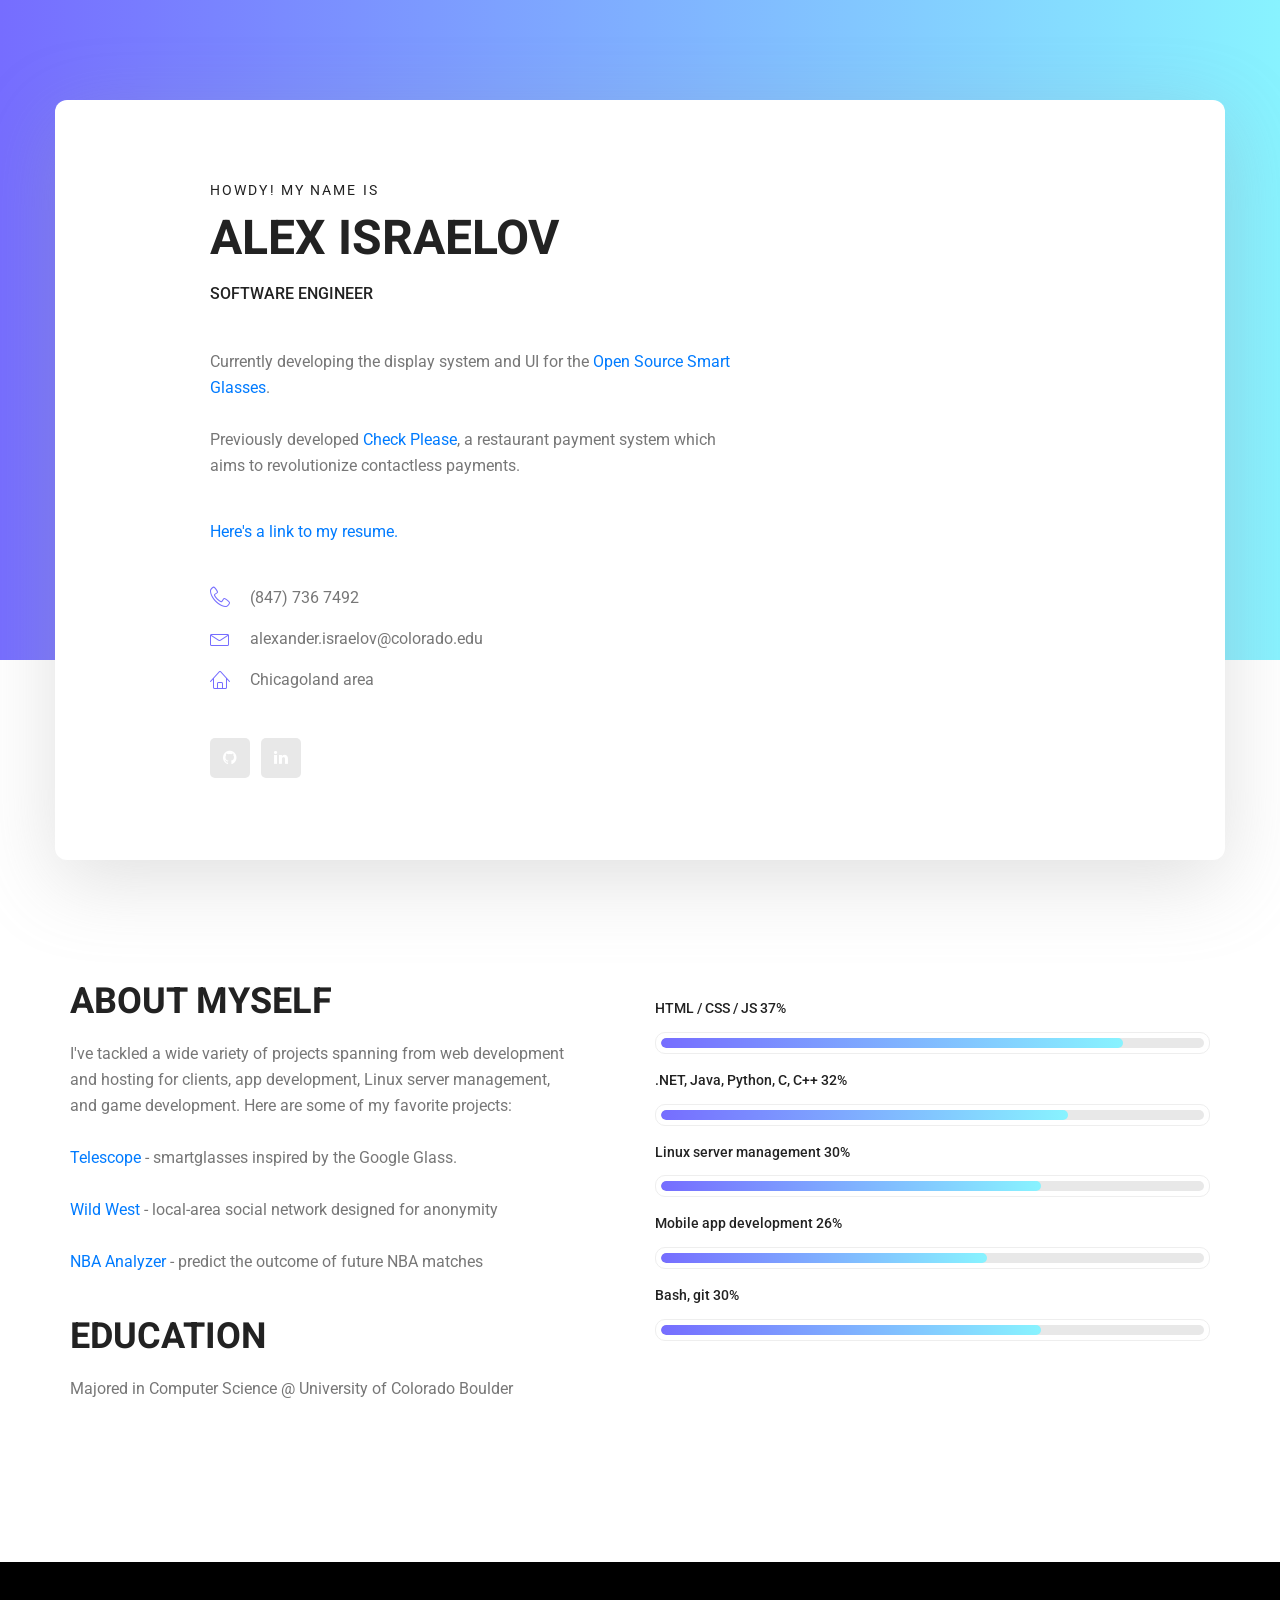
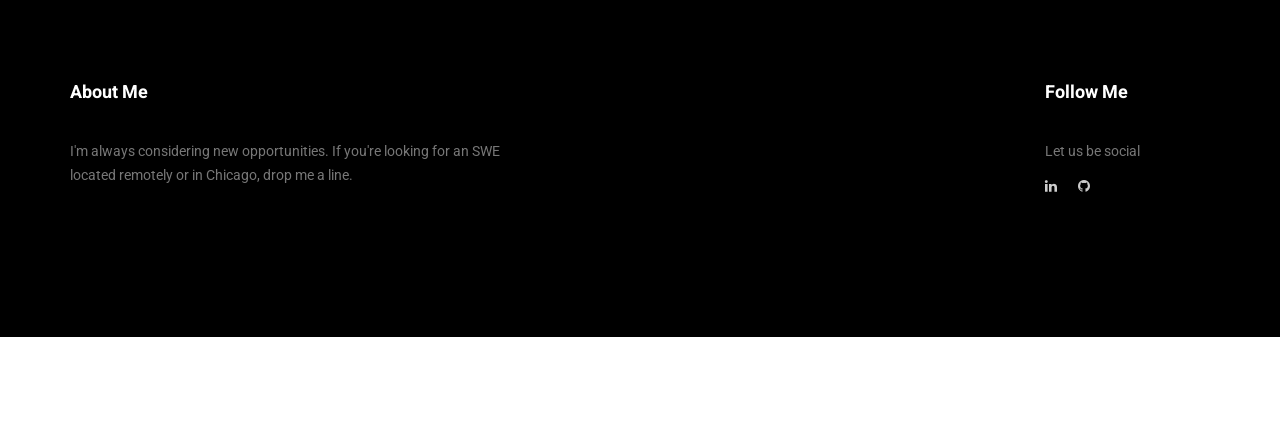
==== index.html @ 3f9a4ebd "fix" ====
<!DOCTYPE html>
<html lang="en">
  <head>
    <!-- Required meta tags -->
    <meta charset="utf-8" />
    <meta
      name="viewport"
      content="width=device-width, initial-scale=1, shrink-to-fit=no"
    />
    <link rel="icon" href="img/favicon.png" type="image/png" />
    <title>Alex Israelov</title>
    <!-- Bootstrap CSS -->
    <link rel="stylesheet" href="css/bootstrap.css" />
    <link rel="stylesheet" href="vendors/linericon/style.css" />
    <link rel="stylesheet" href="css/font-awesome.min.css" />
    <link rel="stylesheet" href="vendors/owl-carousel/owl.carousel.min.css" />
    <link rel="stylesheet" href="vendors/lightbox/simpleLightbox.css" />
    <link rel="stylesheet" href="vendors/nice-select/css/nice-select.css" />
    <link rel="stylesheet" href="vendors/animate-css/animate.css" />
    <link rel="stylesheet" href="vendors/popup/magnific-popup.css" />
    <link rel="stylesheet" href="vendors/flaticon/flaticon.css" />
    <!-- main css -->
    <link rel="stylesheet" href="css/style.css" />
    <link rel="stylesheet" href="css/responsive.css" />
  </head>
  <body>
    <!--================Header Menu Area =================-->
    <header style="display: none;" class="header_area">
      <div class="main_menu">
        <nav class="navbar navbar-expand-lg navbar-light">
          <div class="container box_1620">
            <!-- Brand and toggle get grouped for better mobile display -->
            <!--
            <a class="navbar-brand logo_h" href="index.html"><img src="img/logo.png" alt=""></a>
						<button class="navbar-toggler" type="button" data-toggle="collapse" data-target="#navbarSupportedContent" aria-controls="navbarSupportedContent" aria-expanded="false" aria-label="Toggle navigation">
							<span class="icon-bar"></span>
							<span class="icon-bar"></span>
							<span class="icon-bar"></span>
						</button>
          -->
            <!-- Collect the nav links, forms, and other content for toggling -->
            <div
              class="collapse navbar-collapse offset"
              id="navbarSupportedContent"
            >
              <ul class="nav navbar-nav menu_nav ml-auto">
                <li class="nav-item active">
                  <a class="nav-link" href="index.html">Home</a>
                </li>
                <li class="nav-item">
                  <a class="nav-link" href="portfolio.html">Portfolio</a>
                </li>
              </ul>
            </div>
          </div>
        </nav>
      </div>
    </header>
    <!--================Header Menu Area =================-->

    <!--================Home Banner Area =================-->
    <section class="home_banner_area" style="margin-top: -100px;">
      <div class="container box_1620">
        <div class="banner_inner d-flex align-items-center">
          <div class="banner_content">
            <div class="media">
              <div class="d-flex">
                <img id="profileimage" src="img/MeCES3.png" alt="" />
              </div>
              <div class="media-body">
                <div class="personal_text">
                  <h6>Howdy! My name is</h6>
                  <h3>Alex Israelov</h3>
                  <h4>
                    Software Engineer
                  </h4>
                  <p>
                    <br>
                    Currently developing the display system and UI for the
                    <a href="https://smartglasses.community/open-source-smart-glasses/">Open Source Smart Glasses</a>.
                    
                    <br><br>
                    Previously developed <a href="https://checkplease.app">Check Please</a>, 
                    a restaurant payment
                    system which aims to revolutionize contactless payments.
                  
                  
                  </p>
                  <p>
                    <a
                      href="resume"
                    >
                      Here's a link to my resume.
                    </a>
                  </p>

                  <ul class="list basic_info">
                    <li>
                      <a href="#"
                        ><i class="lnr lnr-phone-handset"></i> (847) 736 7492</a
                      >
                    </li>
                    <li>
                      <a href="#"
                        ><i class="lnr lnr-envelope"></i>
                        alexander.israelov@colorado.edu</a
                      >
                    </li>
                    <li>
                      <a href="#"
                        ><i class="lnr lnr-home"></i> Chicagoland area </a
                      >
                    </li>
                  </ul>
                  <ul class="list personal_social">
                    <li>
                      <a href="https://github.com/alex1115alex"
                        ><i class="fa fa-github"></i
                      ></a>
                    </li>
                    <li>
                      <a href="https://www.linkedin.com/in/alexanderisraelov/"
                        ><i class="fa fa-linkedin"></i
                      ></a>
                    </li>
                    <li></li>
                  </ul>
                </div>
              </div>
            </div>
          </div>
        </div>
      </div>
    </section>
    <!--================End Home Banner Area =================-->

    <!--================Welcome Area =================-->
    <section class="welcome_area p_120">
      <div class="container">
        <div class="row welcome_inner">
          <div class="col-lg-6">
            <div class="welcome_text">
              <h4>About Myself</h4>
              <p>
                I've tackled a wide variety of projects spanning from web
                development and hosting for clients, app development, Linux
                server management, and game development. Here are some of my
                favorite projects:
                
                <br>
                <br>
                <a href="https://github.com/alex1115alex/Wearables-Telescope">Telescope
                </a> - smartglasses inspired by the Google Glass.
                
                <br>
                <br>
                <a href="https://github.com/alex1115alex/Wild-West-Backend">Wild West
                </a> - local-area social network designed for anonymity

                <br>
                <br /><a href="https://github.com/alex1115alex/NBA_Analyzer"
                  >NBA Analyzer</a> - predict the outcome of future NBA matches

              </p>
              <h4>Education</h4>
              <p>Majored in Computer Science @ University of Colorado Boulder</p>
            </div>
          </div>
          <div class="col-lg-6">
            <div class="tools_expert">
              <div class="skill_main">
                <div class="skill_item">
                  <h4>HTML / CSS / JS <span class="counter">85</span>%</h4>
                  <div class="progress_br">
                    <div class="progress">
                      <div
                        class="progress-bar"
                        role="progressbar"
                        aria-valuenow="85"
                        aria-valuemin="0"
                        aria-valuemax="100"
                      ></div>
                    </div>
                  </div>
                </div>
                <div class="skill_item">
                  <h4>
                    .NET, Java, Python, C, C++ <span class="counter">75</span>%
                  </h4>
                  <div class="progress_br">
                    <div class="progress">
                      <div
                        class="progress-bar"
                        role="progressbar"
                        aria-valuenow="75"
                        aria-valuemin="0"
                        aria-valuemax="100"
                      ></div>
                    </div>
                  </div>
                </div>
                <div class="skill_item">
                  <h4>
                    Linux server management <span class="counter">70</span>%
                  </h4>
                  <div class="progress_br">
                    <div class="progress">
                      <div
                        class="progress-bar"
                        role="progressbar"
                        aria-valuenow="70"
                        aria-valuemin="0"
                        aria-valuemax="100"
                      ></div>
                    </div>
                  </div>
                </div>
                <div class="skill_item">
                  <h4>
                    Mobile app development <span class="counter">60</span>%
                  </h4>
                  <div class="progress_br">
                    <div class="progress">
                      <div
                        class="progress-bar"
                        role="progressbar"
                        aria-valuenow="60"
                        aria-valuemin="0"
                        aria-valuemax="100"
                      ></div>
                    </div>
                  </div>
                </div>
                <div class="skill_item">
                  <h4>Bash, git <span class="counter">70</span>%</h4>
                  <div class="progress_br">
                    <div class="progress">
                      <div
                        class="progress-bar"
                        role="progressbar"
                        aria-valuenow="70"
                        aria-valuemin="0"
                        aria-valuemax="100"
                      ></div>
                    </div>
                  </div>
                </div>
              </div>
            </div>
          </div>
        </div>
      </div>
    </section>
    <!--================End Welcome Area =================-->

    <!--================My Tabs Area =================-->
    <!--
        <section class="mytabs_area p_120">
        	<div class="container">
        		<div class="tabs_inner">
					<ul class="nav nav-tabs" id="myTab" role="tablist">
						<li class="nav-item">
							<a class="nav-link active" id="home-tab" data-toggle="tab" href="#home" role="tab" aria-controls="home" aria-selected="true">My Experiences</a>
						</li>
						<li class="nav-item">
							<a class="nav-link" id="profile-tab" data-toggle="tab" href="#profile" role="tab" aria-controls="profile" aria-selected="false">My Education</a>
						</li>
					</ul>
					<div class="tab-content" id="myTabContent">
						<div class="tab-pane fade show active" id="home" role="tabpanel" aria-labelledby="home-tab">
							<ul class="list">
								<li>
									<span></span>
                  <div class="media">
										<div class="d-flex">
											<p>Mid 2013 through 2015</p>
										</div>
										<div class="media-body">
											<h4>Cobbleforest</h4>
											<p>Server manager </p>
										</div>
									</div>
								</li>
								<li>
									<span></span>
									<div class="media">
										<div class="d-flex">
											<p>Mid 2015 through 2017</p>
										</div>
										<div class="media-body">
											<h4>Montablo Apps</h4>
											<p>Web Developer and Android port guy</p>
										</div>
									</div>
								</li>
								<li>
								<span></span>
									<div class="media">
										<div class="d-flex">
											<p>March 2017 to present</p>
										</div>
										<div class="media-body">
											<h4>Colorlib</h4>
											<p>Senior Web Developer <br />Santa monica, Los angeles</p>
										</div>
									</div>
								</li>
							</ul>
						</div>
						<div class="tab-pane fade" id="profile" role="tabpanel" aria-labelledby="profile-tab">
							<ul class="list">
								<li>
									<span></span>
									<div class="media">
										<div class="d-flex">
											<p>March 2017 to present</p>
										</div>
										<div class="media-body">
											<h4>Colorlib</h4>
											<p>Senior Web Developer <br />Santa monica, Los angeles</p>
										</div>
									</div>
								</li>
								<li>
									<span></span>
									<div class="media">
										<div class="d-flex">
											<p>March 2017 to present</p>
										</div>
										<div class="media-body">
											<h4>Colorlib</h4>
											<p>Senior Web Developer <br />Santa monica, Los angeles</p>
										</div>
									</div>
								</li>
								<li>
								<span></span>
									<div class="media">
										<div class="d-flex">
											<p>March 2017 to present</p>
										</div>
										<div class="media-body">
											<h4>Colorlib</h4>
											<p>Senior Web Developer <br />Santa monica, Los angeles</p>
										</div>
									</div>
								</li>
							</ul>
						</div>
					</div>
        		</div>
        	</div>
        </section>
        <!--================End My Tabs Area =================-->

    <!--================Footer Area =================-->
    <footer class="footer_area p_120">
      <div class="container">
        <div class="row footer_inner">
          <div class="col-lg-5 col-sm-6">
            <aside class="f_widget ab_widget">
              <div class="f_title">
                <h3>About Me</h3>
              </div>
              <p>
                I'm always considering new opportunities. If you're looking for 
                an SWE located remotely or in Chicago, drop me a line.
              </p>
            </aside>
          </div>
          <div class="col-lg-5 col-sm-6"></div>
          <div class="col-lg-2">
            <aside class="f_widget social_widget">
              <div class="f_title">
                <h3>Follow Me</h3>
              </div>
              <p>Let us be social</p>
              <ul class="list">
                <li>
                  <a href="https://www.linkedin.com/in/alexanderisraelov/"
                    ><i class="fa fa-linkedin"></i
                  ></a>
                </li>
                <li>
                  <a href="https://github.com/alex1115alex"
                    ><i class="fa fa-github"></i
                  ></a>
                </li>
              </ul>
            </aside>
          </div>
        </div>
      </div>
    </footer>
    <!--================End Footer Area =================-->

    <!-- Optional JavaScript -->
    <!-- jQuery first, then Popper.js, then Bootstrap JS -->
    <script src="js/jquery-3.3.1.min.js"></script>
    <script src="js/popper.js"></script>
    <script src="js/bootstrap.min.js"></script>
    <script src="js/stellar.js"></script>
    <script src="vendors/lightbox/simpleLightbox.min.js"></script>
    <script src="vendors/nice-select/js/jquery.nice-select.min.js"></script>
    <script src="vendors/isotope/imagesloaded.pkgd.min.js"></script>
    <script src="vendors/isotope/isotope.pkgd.min.js"></script>
    <script src="vendors/owl-carousel/owl.carousel.min.js"></script>
    <script src="vendors/popup/jquery.magnific-popup.min.js"></script>
    <script src="js/jquery.ajaxchimp.min.js"></script>
    <script src="vendors/counter-up/jquery.waypoints.min.js"></script>
    <script src="vendors/counter-up/jquery.counterup.min.js"></script>
    <script src="js/mail-script.js"></script>
    <script src="js/theme.js"></script>
  </body>
</html>
---- vendors/linericon/style.css ----
@font-face {
	font-family: 'Linearicons-Free';
	src:url('fonts/Linearicons-Free.eot?w118d');
	src:url('fonts/Linearicons-Free.eot?#iefixw118d') format('embedded-opentype'),
		url('fonts/Linearicons-Free.woff2?w118d') format('woff2'),
		url('fonts/Linearicons-Free.woff?w118d') format('woff'),
		url('fonts/Linearicons-Free.ttf?w118d') format('truetype'),
		url('fonts/Linearicons-Free.svg?w118d#Linearicons-Free') format('svg');
	font-weight: normal;
	font-style: normal;
}

.lnr {
	font-family: 'Linearicons-Free';
	speak: none;
	font-style: normal;
	font-weight: normal;
	font-variant: normal;
	text-transform: none;
	line-height: 1;

	/* Better Font Rendering =========== */
	-webkit-font-smoothing: antialiased;
	-moz-osx-font-smoothing: grayscale;
}

.lnr-home:before {
	content: "\e800";
}
.lnr-apartment:before {
	content: "\e801";
}
.lnr-pencil:before {
	content: "\e802";
}
.lnr-magic-wand:before {
	content: "\e803";
}
.lnr-drop:before {
	content: "\e804";
}
.lnr-lighter:before {
	content: "\e805";
}
.lnr-poop:before {
	content: "\e806";
}
.lnr-sun:before {
	content: "\e807";
}
.lnr-moon:before {
	content: "\e808";
}
.lnr-cloud:before {
	content: "\e809";
}
.lnr-cloud-upload:before {
	content: "\e80a";
}
.lnr-cloud-download:before {
	content: "\e80b";
}
.lnr-cloud-sync:before {
	content: "\e80c";
}
.lnr-cloud-check:before {
	content: "\e80d";
}
.lnr-database:before {
	content: "\e80e";
}
.lnr-lock:before {
	content: "\e80f";
}
.lnr-cog:before {
	content: "\e810";
}
.lnr-trash:before {
	content: "\e811";
}
.lnr-dice:before {
	content: "\e812";
}
.lnr-heart:before {
	content: "\e813";
}
.lnr-star:before {
	content: "\e814";
}
.lnr-star-half:before {
	content: "\e815";
}
.lnr-star-empty:before {
	content: "\e816";
}
.lnr-flag:before {
	content: "\e817";
}
.lnr-envelope:before {
	content: "\e818";
}
.lnr-paperclip:before {
	content: "\e819";
}
.lnr-inbox:before {
	content: "\e81a";
}
.lnr-eye:before {
	content: "\e81b";
}
.lnr-printer:before {
	content: "\e81c";
}
.lnr-file-empty:before {
	content: "\e81d";
}
.lnr-file-add:before {
	content: "\e81e";
}
.lnr-enter:before {
	content: "\e81f";
}
.lnr-exit:before {
	content: "\e820";
}
.lnr-graduation-hat:before {
	content: "\e821";
}
.lnr-license:before {
	content: "\e822";
}
.lnr-music-note:before {
	content: "\e823";
}
.lnr-film-play:before {
	content: "\e824";
}
.lnr-camera-video:before {
	content: "\e825";
}
.lnr-camera:before {
	content: "\e826";
}
.lnr-picture:before {
	content: "\e827";
}
.lnr-book:before {
	content: "\e828";
}
.lnr-bookmark:before {
	content: "\e829";
}
.lnr-user:before {
	content: "\e82a";
}
.lnr-users:before {
	content: "\e82b";
}
.lnr-shirt:before {
	content: "\e82c";
}
.lnr-store:before {
	content: "\e82d";
}
.lnr-cart:before {
	content: "\e82e";
}
.lnr-tag:before {
	content: "\e82f";
}
.lnr-phone-handset:before {
	content: "\e830";
}
.lnr-phone:before {
	content: "\e831";
}
.lnr-pushpin:before {
	content: "\e832";
}
.lnr-map-marker:before {
	content: "\e833";
}
.lnr-map:before {
	content: "\e834";
}
.lnr-location:before {
	content: "\e835";
}
.lnr-calendar-full:before {
	content: "\e836";
}
.lnr-keyboard:before {
	content: "\e837";
}
.lnr-spell-check:before {
	content: "\e838";
}
.lnr-screen:before {
	content: "\e839";
}
.lnr-smartphone:before {
	content: "\e83a";
}
.lnr-tablet:before {
	content: "\e83b";
}
.lnr-laptop:before {
	content: "\e83c";
}
.lnr-laptop-phone:before {
	content: "\e83d";
}
.lnr-power-switch:before {
	content: "\e83e";
}
.lnr-bubble:before {
	content: "\e83f";
}
.lnr-heart-pulse:before {
	content: "\e840";
}
.lnr-construction:before {
	content: "\e841";
}
.lnr-pie-chart:before {
	content: "\e842";
}
.lnr-chart-bars:before {
	content: "\e843";
}
.lnr-gift:before {
	content: "\e844";
}
.lnr-diamond:before {
	content: "\e845";
}
.lnr-linearicons:before {
	content: "\e846";
}
.lnr-dinner:before {
	content: "\e847";
}
.lnr-coffee-cup:before {
	content: "\e848";
}
.lnr-leaf:before {
	content: "\e849";
}
.lnr-paw:before {
	content: "\e84a";
}
.lnr-rocket:before {
	content: "\e84b";
}
.lnr-briefcase:before {
	content: "\e84c";
}
.lnr-bus:before {
	content: "\e84d";
}
.lnr-car:before {
	content: "\e84e";
}
.lnr-train:before {
	content: "\e84f";
}
.lnr-bicycle:before {
	content: "\e850";
}
.lnr-wheelchair:before {
	content: "\e851";
}
.lnr-select:before {
	content: "\e852";
}
.lnr-earth:before {
	content: "\e853";
}
.lnr-smile:before {
	content: "\e854";
}
.lnr-sad:before {
	content: "\e855";
}
.lnr-neutral:before {
	content: "\e856";
}
.lnr-mustache:before {
	content: "\e857";
}
.lnr-alarm:before {
	content: "\e858";
}
.lnr-bullhorn:before {
	content: "\e859";
}
.lnr-volume-high:before {
	content: "\e85a";
}
.lnr-volume-medium:before {
	content: "\e85b";
}
.lnr-volume-low:before {
	content: "\e85c";
}
.lnr-volume:before {
	content: "\e85d";
}
.lnr-mic:before {
	content: "\e85e";
}
.lnr-hourglass:before {
	content: "\e85f";
}
.lnr-undo:before {
	content: "\e860";
}
.lnr-redo:before {
	content: "\e861";
}
.lnr-sync:before {
	content: "\e862";
}
.lnr-history:before {
	content: "\e863";
}
.lnr-clock:before {
	content: "\e864";
}
.lnr-download:before {
	content: "\e865";
}
.lnr-upload:before {
	content: "\e866";
}
.lnr-enter-down:before {
	content: "\e867";
}
.lnr-exit-up:before {
	content: "\e868";
}
.lnr-bug:before {
	content: "\e869";
}
.lnr-code:before {
	content: "\e86a";
}
.lnr-link:before {
	content: "\e86b";
}
.lnr-unlink:before {
	content: "\e86c";
}
.lnr-thumbs-up:before {
	content: "\e86d";
}
.lnr-thumbs-down:before {
	content: "\e86e";
}
.lnr-magnifier:before {
	content: "\e86f";
}
.lnr-cross:before {
	content: "\e870";
}
.lnr-menu:before {
	content: "\e871";
}
.lnr-list:before {
	content: "\e872";
}
.lnr-chevron-up:before {
	content: "\e873";
}
.lnr-chevron-down:before {
	content: "\e874";
}
.lnr-chevron-left:before {
	content: "\e875";
}
.lnr-chevron-right:before {
	content: "\e876";
}
.lnr-arrow-up:before {
	content: "\e877";
}
.lnr-arrow-down:before {
	content: "\e878";
}
.lnr-arrow-left:before {
	content: "\e879";
}
.lnr-arrow-right:before {
	content: "\e87a";
}
.lnr-move:before {
	content: "\e87b";
}
.lnr-warning:before {
	content: "\e87c";
}
.lnr-question-circle:before {
	content: "\e87d";
}
.lnr-menu-circle:before {
	content: "\e87e";
}
.lnr-checkmark-circle:before {
	content: "\e87f";
}
.lnr-cross-circle:before {
	content: "\e880";
}
.lnr-plus-circle:before {
	content: "\e881";
}
.lnr-circle-minus:before {
	content: "\e882";
}
.lnr-arrow-up-circle:before {
	content: "\e883";
}
.lnr-arrow-down-circle:before {
	content: "\e884";
}
.lnr-arrow-left-circle:before {
	content: "\e885";
}
.lnr-arrow-right-circle:before {
	content: "\e886";
}
.lnr-chevron-up-circle:before {
	content: "\e887";
}
.lnr-chevron-down-circle:before {
	content: "\e888";
}
.lnr-chevron-left-circle:before {
	content: "\e889";
}
.lnr-chevron-right-circle:before {
	content: "\e88a";
}
.lnr-crop:before {
	content: "\e88b";
}
.lnr-frame-expand:before {
	content: "\e88c";
}
.lnr-frame-contract:before {
	content: "\e88d";
}
.lnr-layers:before {
	content: "\e88e";
}
.lnr-funnel:before {
	content: "\e88f";
}
.lnr-text-format:before {
	content: "\e890";
}
.lnr-text-format-remove:before {
	content: "\e891";
}
.lnr-text-size:before {
	content: "\e892";
}
.lnr-bold:before {
	content: "\e893";
}
.lnr-italic:before {
	content: "\e894";
}
.lnr-underline:before {
	content: "\e895";
}
.lnr-strikethrough:before {
	content: "\e896";
}
.lnr-highlight:before {
	content: "\e897";
}
.lnr-text-align-left:before {
	content: "\e898";
}
.lnr-text-align-center:before {
	content: "\e899";
}
.lnr-text-align-right:before {
	content: "\e89a";
}
.lnr-text-align-justify:before {
	content: "\e89b";
}
.lnr-line-spacing:before {
	content: "\e89c";
}
.lnr-indent-increase:before {
	content: "\e89d";
}
.lnr-indent-decrease:before {
	content: "\e89e";
}
.lnr-pilcrow:before {
	content: "\e89f";
}
.lnr-direction-ltr:before {
	content: "\e8a0";
}
.lnr-direction-rtl:before {
	content: "\e8a1";
}
.lnr-page-break:before {
	content: "\e8a2";
}
.lnr-sort-alpha-asc:before {
	content: "\e8a3";
}
.lnr-sort-amount-asc:before {
	content: "\e8a4";
}
.lnr-hand:before {
	content: "\e8a5";
}
.lnr-pointer-up:before {
	content: "\e8a6";
}
.lnr-pointer-right:before {
	content: "\e8a7";
}
.lnr-pointer-down:before {
	content: "\e8a8";
}
.lnr-pointer-left:before {
	content: "\e8a9";
}
---- vendors/lightbox/simpleLightbox.css ----
.slbOverlay, .slbWrapOuter, .slbWrap {
  position: fixed;
  top: 0;
  right: 0;
  bottom: 0;
  left: 0;
}

.slbOverlay {
  overflow: hidden;
  z-index: 2000;
  background-color: #000;
  opacity: 0.7;
  filter: alpha(opacity=70);
  -webkit-animation: slbOverlay 0.5s;
  -moz-animation: slbOverlay 0.5s;
  animation: slbOverlay 0.5s;
}

.slbWrapOuter {
  overflow-x: hidden;
  overflow-y: auto;
  z-index: 2010;
}

.slbWrap {
  position: absolute;
  text-align: center;
}

.slbWrap:before {
  content: "";
  display: inline-block;
  height: 100%;
  vertical-align: middle;
}

.slbContentOuter {
  display: inline-block;
  vertical-align: middle;
  margin: 0px auto;
  padding: 0 1em;
  box-sizing: border-box;
  z-index: 2020;
  text-align: left;
  max-width: 100%;
}

.slbContentEl .slbContentOuter {
  padding: 5em 1em;
}

.slbContent {
  position: relative;
}

.slbContentEl .slbContent {
  -webkit-animation: slbEnter 0.3s;
  -moz-animation: slbEnter 0.3s;
  animation: slbEnter 0.3s;
  background-color: #fff;
  box-shadow: 0 0.2em 1em rgba(0, 0, 0, 0.4);
}

.slbImageWrap {
  -webkit-animation: slbEnter 0.3s;
  -moz-animation: slbEnter 0.3s;
  animation: slbEnter 0.3s;
  position: relative;
}

.slbImageWrap:after {
  content: "";
  position: absolute;
  left: 0;
  right: 0;
  top: 5em;
  bottom: 5em;
  display: block;
  z-index: -1;
  box-shadow: 0 0.2em 1em rgba(0, 0, 0, 0.6);
  background-color: #FFF;
}

.slbImage {
  width: auto;
  max-width: 100%;
  height: auto;
  display: block;
  line-height: 0;
  box-sizing: border-box;
  padding: 5em 0;
  margin: 0 auto;
}

.slbCaption {
  display: inline-block;
  max-width: 100%;
  overflow: hidden;
  text-overflow: ellipsis;
  white-space: nowrap;
  word-wrap: normal;
  font-size: 1.4em;
  position: absolute;
  left: 0;
  right: 0;
  bottom: 0;
  padding: 0.71429em 0;
  color: #fff;
  color: rgba(255, 255, 255, 0.7);
  text-align: center;
}

.slbCloseBtn, .slbArrow {
  margin: 0;
  padding: 0;
  border: 0;
  cursor: pointer;
  background: none;
}

.slbCloseBtn::-moz-focus-inner, .slbArrow::-moz-focus-inner {
  padding: 0;
  border: 0;
}

.slbCloseBtn:hover, .slbArrow:hover {
  opacity: 0.5;
}

.slbCloseBtn:active, .slbArrow:active {
  opacity: 0.8;
}

.slbCloseBtn {
  -webkit-animation: slbEnter 0.3s;
  -moz-animation: slbEnter 0.3s;
  animation: slbEnter 0.3s;
  font-size: 3em;
  width: 1.66667em;
  height: 1.66667em;
  line-height: 1.66667em;
  position: absolute;
  right: -0.33333em;
  top: 0;
  color: #fff;
  color: rgba(255, 255, 255, 0.7);
  text-align: center;
    outline: none;
    box-shadow: none;
}

.slbLoading .slbCloseBtn {
  display: none;
}

.slbLoadingText {
  font-size: 1.4em;
  color: #fff;
  color: rgba(255, 255, 255, 0.9);
}

.slbArrows {
  position: fixed;
  top: 50%;
  left: 0;
  right: 0;
}

.slbLoading .slbArrows {
  display: none;
}

.slbArrow {
  position: absolute;
  top: 50%;
  margin-top: -5em;
  width: 5em;
  height: 10em;
  opacity: 0.7;
  text-indent: -999em;
  overflow: hidden;
    outline: none;
    box-shadow: none;
}

.slbArrow:before {
  content: "";
  position: absolute;
  top: 50%;
  left: 50%;
  margin: -0.8em 0 0 -0.8em;
  border: 0.8em solid transparent;
}

.slbArrow.next {
  right: 0;
}

.slbArrow.next:before {
  border-left-color: #fff;
}

.slbArrow.prev {
  left: 0;
}

.slbArrow.prev:before {
  border-right-color: #fff;
}

.slbIframeCont {
  width: 80em;
  height: 0;
  overflow: hidden;
  padding-top: 56.25%;
  margin: 5em 0;
}

.slbIframe {
  position: absolute;
  top: 0;
  left: 0;
  width: 100%;
  height: 100%;
  box-shadow: 0 0.2em 1em rgba(0, 0, 0, 0.6);
  background: #000;
}

@-webkit-keyframes slbOverlay {
  from {
    opacity: 0;
  }
  to {
    opacity: 0.7;
  }
}

@-moz-keyframes slbOverlay {
  from {
    opacity: 0;
  }
  to {
    opacity: 0.7;
  }
}

@keyframes slbOverlay {
  from {
    opacity: 0;
  }
  to {
    opacity: 0.7;
  }
}

@-webkit-keyframes slbEnter {
  from {
    opacity: 0;
    -webkit-transform: translate3d(0, -1em, 0);
  }
  to {
    opacity: 1;
    -webkit-transform: translate3d(0, 0, 0);
  }
}

@-moz-keyframes slbEnter {
  from {
    opacity: 0;
    -moz-transform: translate3d(0, -1em, 0);
  }
  to {
    opacity: 1;
    -moz-transform: translate3d(0, 0, 0);
  }
}

@keyframes slbEnter {
  from {
    opacity: 0;
    -webkit-transform: translate3d(0, -1em, 0);
    -moz-transform: translate3d(0, -1em, 0);
    -ms-transform: translate3d(0, -1em, 0);
    -o-transform: translate3d(0, -1em, 0);
    transform: translate3d(0, -1em, 0);
  }
  to {
    opacity: 1;
    -webkit-transform: translate3d(0, 0, 0);
    -moz-transform: translate3d(0, 0, 0);
    -ms-transform: translate3d(0, 0, 0);
    -o-transform: translate3d(0, 0, 0);
    transform: translate3d(0, 0, 0);
  }
}
---- css/style.css ----
/*----------------------------------------------------
@File: Default Styles
@Author: Rocky Ahmed
@URL: http://wethemez.com
Author E-mail: rockybd1995@gmail.com

This file contains the styling for the actual theme, this
is the file you need to edit to change the look of the
theme.
---------------------------------------------------- */
/*=====================================================================
@Template Name: Builder Construction 
@Author: Rocky Ahmed
@Developed By: Rocky Ahmed
@Developer URL: http://rocky.wethemez.com
Author E-mail: rockybd1995@gmail.com

@Default Styles

Table of Content:
01/ Variables
02/ predefin
03/ header
04/ button
05/ banner
06/ breadcrumb
07/ about
08/ team
09/ project 
10/ price 
11/ team 
12/ blog 
13/ video  
14/ features  
15/ career  
16/ contact 
17/ footer

=====================================================================*/
/*----------------------------------------------------*/
/*font Variables*/
/*Color Variables*/
/*=================== fonts ====================*/
@import url("https://fonts.googleapis.com/css?family=Heebo:300,400,700,900|Roboto:300,400,500,700");
/*---------------------------------------------------- */
/*----------------------------------------------------*/

#profileimage{
  border-radius: 15px;
  max-height: 620px;
}

.list {
  list-style: none;
  margin: 0px;
  padding: 0px; }

a {
  text-decoration: none;
  transition: all 0.3s ease-in-out; }
  a:hover, a:focus {
    text-decoration: none;
    outline: none; }

.row.m0 {
  margin: 0px; }

body {
  line-height: 26px;
  font-size: 16px;
  font-family: "Roboto", sans-serif;
  font-weight: normal;
  color: #777777; }

h1, h2, h3, h4, h5, h6 {
  font-family: "Heebo", sans-serif;
  font-weight: bold; }

button:focus {
  outline: none;
  box-shadow: none; }

.p0 {
  padding-left: 0px;
  padding-right: 0px; }

.p_120 {
  padding-top: 120px;
  padding-bottom: 120px; }

.p_100 {
  padding-top: 100px;
  padding-bottom: 100px; }

.pad_top {
  padding-top: 120px; }

.pad_bt {
  padding-bottom: 120px; }

.mt-25 {
  margin-top: 25px; }

@media (min-width: 1200px) {
  .container {
    max-width: 1170px; } }

@media (min-width: 1620px) {
  .box_1620 {
    max-width: 1620px;
    margin: auto;
    width: 100%;
    padding-left: 0px;
    padding-right: 0px; } }
/* Main Title Area css
============================================================================================ */
.main_title {
  text-align: center;
  max-width: 670px;
  margin: 0px auto 75px; }
  .main_title h2 {
    font-family: "Heebo", sans-serif;
    font-size: 36px;
    color: #222222;
    margin-bottom: 15px;
    text-transform: uppercase; }
  .main_title p {
    font-size: 16px;
    font-family: "Roboto", sans-serif;
    font-weight: normal;
    line-height: 26px;
    color: #777777;
    margin-bottom: 0px; }

/* End Main Title Area css
============================================================================================ */
/*---------------------------------------------------- */
/*----------------------------------------------------*/
.header_area {
  position: absolute;
  width: 100%;
  top: 0;
  left: 0;
  z-index: 99;
  transition: background 0.4s, all 0.3s linear; }
  .header_area .navbar {
    background: transparent;
    padding: 0px;
    border: 0px;
    border-radius: 0px; }
    .header_area .navbar .nav .nav-item {
      margin-right: 45px; }
      .header_area .navbar .nav .nav-item .nav-link {
        font: 500 12px/120px "Roboto", sans-serif;
        text-transform: uppercase;
        color: #fff;
        padding: 0px;
        display: inline-block; }
        .header_area .navbar .nav .nav-item .nav-link:after {
          display: none; }
      .header_area .navbar .nav .nav-item:hover .nav-link, .header_area .navbar .nav .nav-item.active .nav-link {
        color: #fff; }
      .header_area .navbar .nav .nav-item.submenu {
        position: relative; }
        .header_area .navbar .nav .nav-item.submenu ul {
          border: none;
          padding: 0px;
          border-radius: 0px;
          box-shadow: none;
          margin: 0px;
          background: #fff;
          box-shadow: 0px 3px 16px 0px rgba(0, 0, 0, 0.1); }
          @media (min-width: 992px) {
            .header_area .navbar .nav .nav-item.submenu ul {
              position: absolute;
              top: 120%;
              left: 0px;
              min-width: 200px;
              text-align: left;
              opacity: 0;
              transition: all 300ms ease-in;
              visibility: hidden;
              display: block;
              border: none;
              padding: 0px;
              border-radius: 0px; } }
          .header_area .navbar .nav .nav-item.submenu ul:before {
            content: "";
            width: 0;
            height: 0;
            border-style: solid;
            border-width: 10px 10px 0 10px;
            border-color: #eeeeee transparent transparent transparent;
            position: absolute;
            right: 24px;
            top: 45px;
            z-index: 3;
            opacity: 0;
            transition: all 400ms linear; }
          .header_area .navbar .nav .nav-item.submenu ul .nav-item {
            display: block;
            float: none;
            margin-right: 0px;
            border-bottom: 1px solid #ededed;
            margin-left: 0px;
            transition: all 0.4s linear; }
            .header_area .navbar .nav .nav-item.submenu ul .nav-item .nav-link {
              line-height: 45px;
              color: #222222;
              padding: 0px 30px;
              transition: all 150ms linear;
              display: block;
              margin-right: 0px; }
            .header_area .navbar .nav .nav-item.submenu ul .nav-item:last-child {
              border-bottom: none; }
            .header_area .navbar .nav .nav-item.submenu ul .nav-item:hover .nav-link {
              background: #766dff;
              color: #fff; }
        @media (min-width: 992px) {
          .header_area .navbar .nav .nav-item.submenu:hover ul {
            visibility: visible;
            opacity: 1;
            top: 100%; } }
        .header_area .navbar .nav .nav-item.submenu:hover ul .nav-item {
          margin-top: 0px; }
      .header_area .navbar .nav .nav-item:last-child {
        margin-right: 0px; }
    .header_area .navbar .search {
      font-size: 12px;
      line-height: 60px;
      display: inline-block;
      color: #222222;
      margin-left: 80px; }
      .header_area .navbar .search i {
        font-weight: 600; }
  .header_area.navbar_fixed .main_menu {
    position: fixed;
    width: 100%;
    top: -70px;
    left: 0;
    right: 0;
    background: #000;
    transform: translateY(70px);
    transition: transform 500ms ease, background 500ms ease;
    -webkit-transition: transform 500ms ease, background 500ms ease;
    box-shadow: 0px 3px 16px 0px rgba(0, 0, 0, 0.1); }
    .header_area.navbar_fixed .main_menu .navbar .nav .nav-item .nav-link {
      line-height: 70px; }

.top_menu {
  background: #f9f9ff; }
  .top_menu .header_social li {
    display: inline-block;
    margin-right: 15px; }
    .top_menu .header_social li a {
      font-size: 14px;
      color: #777777;
      display: inline-block;
      line-height: 42px;
      transition: all 300ms linear 0s; }
    .top_menu .header_social li:last-child {
      margin-right: 0px; }
    .top_menu .header_social li:hover a {
      color: #766dff; }
  .top_menu .dn_btn {
    line-height: 42px;
    display: inline-block;
    font-size: 12px;
    margin-right: 30px;
    font-family: "Roboto", sans-serif;
    font-weight: normal;
    color: #777777;
    transition: all 300ms linear 0s; }
    .top_menu .dn_btn:hover {
      color: #766dff; }
    .top_menu .dn_btn:last-child {
      margin-right: 0px; }
  .top_menu .lan_pack {
    height: 30px;
    border: 1px solid #eeeeee;
    border-radius: 3px;
    line-height: 28px;
    font-size: 12px;
    font-family: "Roboto", sans-serif;
    font-weight: 500;
    padding-left: 19px;
    padding-right: 36px;
    color: #777777;
    background: #f9f9ff;
    margin-right: 5px;
    margin-top: 8px; }
    .top_menu .lan_pack .current {
      color: #777777; }
    .top_menu .lan_pack:after {
      content: "\f0d7";
      border: none !important;
      font: normal normal normal 12px/1 FontAwesome;
      transform: rotate(0deg);
      height: auto;
      margin-top: -6px;
      right: 20px; }

/*---------------------------------------------------- */
/*----------------------------------------------------*/
/* Home Banner Area css
============================================================================================ */
.home_banner_area {
  position: relative;
  z-index: 1;
  background-image: -moz-linear-gradient(0deg, #766dff 0%, #88f3ff 100%);
  background-image: -webkit-linear-gradient(0deg, #766dff 0%, #88f3ff 100%);
  background-image: -ms-linear-gradient(0deg, #766dff 0%, #88f3ff 100%);
  margin-bottom: 200px; }
  .home_banner_area .box_1620 {
    min-height: 700px;
    border-radius: 12px;
    position: relative;
    bottom: -200px;
    background: #fff;
    padding: 30px;
    box-shadow: 0px 20px 80px 0px rgba(153, 153, 153, 0.3); }
  .home_banner_area .banner_inner {
    position: relative;
    width: 100%;
    min-height: 700px;
    display: flex; }
    .home_banner_area .banner_inner .banner_content {
      color: #222222;
      vertical-align: middle;
      align-self: center;
      text-align: left; }
      .home_banner_area .banner_inner .banner_content .media .d-flex {
        padding-right: 125px; }
      .home_banner_area .banner_inner .banner_content .media .media-body {
        vertical-align: middle;
        align-self: center; }

.blog_banner {
  min-height: 780px;
  position: relative;
  z-index: 1;
  overflow: hidden;
  margin-bottom: 0px; }
  .blog_banner .banner_inner {
    background: #04091e;
    position: relative;
    overflow: hidden;
    width: 100%;
    min-height: 780px;
    z-index: 1; }
    .blog_banner .banner_inner .overlay {
      background: url(../img/banner/banner-2.jpg) no-repeat scroll center center;
      opacity: .5;
      height: 125%;
      position: absolute;
      left: 0px;
      top: 0px;
      width: 100%;
      z-index: -1; }
    .blog_banner .banner_inner .blog_b_text {
      max-width: 700px;
      margin: auto;
      color: #fff; }
      .blog_banner .banner_inner .blog_b_text h2 {
        font-size: 60px;
        font-weight: bold;
        font-family: "Heebo", sans-serif;
        line-height: 66px;
        margin-bottom: 15px;
        text-transform: uppercase; }
      .blog_banner .banner_inner .blog_b_text p {
        font-size: 16px;
        margin-bottom: 35px; }
      .blog_banner .banner_inner .blog_b_text .white_bg_btn {
        line-height: 42px;
        padding: 0px 45px;
        border-radius: 5px; }

.banner_box {
  max-width: 1620px;
  margin: auto; }

.banner_area {
  position: relative;
  z-index: 1;
  min-height: 350px;
  background-image: -moz-linear-gradient(0deg, #766dff 0%, #88f3ff 100%);
  background-image: -webkit-linear-gradient(0deg, #766dff 0%, #88f3ff 100%);
  background-image: -ms-linear-gradient(0deg, #766dff 0%, #88f3ff 100%);
  margin-bottom: 120px; }
  .banner_area .box_1620 {
    background: #fff;
    min-height: 360px;
    border-radius: 12px;
    position: relative;
    bottom: -120px;
    box-shadow: 0px 20px 80px 0px rgba(153, 153, 153, 0.3); }
  .banner_area .banner_inner {
    position: relative;
    overflow: hidden;
    width: 100%;
    min-height: 360px;
    z-index: 1; }
    .banner_area .banner_inner .banner_content h2 {
      color: #222222;
      font-size: 48px;
      font-family: "Heebo", sans-serif;
      margin-bottom: 0px;
      font-weight: bold; }
    .banner_area .banner_inner .banner_content .page_link a {
      font-size: 14px;
      color: #222222;
      font-family: "Roboto", sans-serif;
      margin-right: 32px;
      position: relative; }
      .banner_area .banner_inner .banner_content .page_link a:before {
        content: "\e87a";
        font-family: 'Linearicons-Free';
        position: absolute;
        right: -25px;
        top: 50%;
        transform: translateY(-50%); }
      .banner_area .banner_inner .banner_content .page_link a:last-child {
        margin-right: 0px; }
        .banner_area .banner_inner .banner_content .page_link a:last-child:before {
          display: none; }
      .banner_area .banner_inner .banner_content .page_link a:hover {
        color: #766dff; }

/* End Home Banner Area css
============================================================================================ */
/*---------------------------------------------------- */
/*----------------------------------------------------*/
/* Latest Blog Area css
============================================================================================ */
.latest_blog_inner {
  margin-bottom: -30px; }

.l_blog_item {
  margin-bottom: 30px; }
  .l_blog_item .date {
    font-size: 13px;
    font-family: "Roboto", sans-serif;
    font-weight: normal;
    color: #777777;
    margin-top: 20px;
    display: block;
    margin-bottom: 15px; }
  .l_blog_item h4 {
    font-size: 18px;
    line-height: 24px;
    color: #222222;
    border-bottom: 1px solid #eeeeee;
    padding-bottom: 20px;
    margin-bottom: 20px;
    transition: all 300ms linear 0s; }
  .l_blog_item p {
    margin-bottom: 0px; }
  .l_blog_item:hover h4 {
    color: #766dff; }

/* End Latest Blog Area css
============================================================================================ */
/*================= latest_blog_area css =============*/
.single-recent-blog-post {
  margin-bottom: 30px; }
  .single-recent-blog-post .thumb {
    overflow: hidden; }
    .single-recent-blog-post .thumb img {
      transition: all 0.7s linear; }
  .single-recent-blog-post .details {
    padding-top: 30px; }
    .single-recent-blog-post .details .sec_h4 {
      line-height: 24px;
      padding: 10px 0px 13px;
      transition: all 0.3s linear; }
      .single-recent-blog-post .details .sec_h4:hover {
        color: #777777; }
  .single-recent-blog-post .date {
    font-size: 14px;
    line-height: 24px;
    font-weight: 400; }
  .single-recent-blog-post:hover img {
    transform: scale(1.23) rotate(10deg); }

.tags .tag_btn {
  font-size: 12px;
  font-weight: 500;
  line-height: 20px;
  border: 1px solid #eeeeee;
  display: inline-block;
  padding: 1px 18px;
  text-align: center;
  color: #222222; }
  .tags .tag_btn:before {
    background: #766dff; }
  .tags .tag_btn + .tag_btn {
    margin-left: 2px; }

/*========= blog_categorie_area css ===========*/
.blog_categorie_area {
  padding-top: 80px;
  padding-bottom: 80px; }

.categories_post {
  position: relative;
  text-align: center;
  cursor: pointer; }
  .categories_post img {
    max-width: 100%; }
  .categories_post .categories_details {
    position: absolute;
    top: 20px;
    left: 20px;
    right: 20px;
    bottom: 20px;
    background: rgba(34, 34, 34, 0.8);
    color: #fff;
    transition: all 0.3s linear;
    display: flex;
    align-items: center;
    justify-content: center; }
    .categories_post .categories_details h5 {
      margin-bottom: 0px;
      font-size: 18px;
      line-height: 26px;
      text-transform: uppercase;
      color: #fff;
      position: relative; }
    .categories_post .categories_details p {
      font-weight: 300;
      font-size: 14px;
      line-height: 26px;
      margin-bottom: 0px; }
    .categories_post .categories_details .border_line {
      margin: 10px 0px;
      background: #fff;
      width: 100%;
      height: 1px; }
  .categories_post:hover .categories_details {
    background-image: -moz-linear-gradient(0deg, #766dff 0%, #88f3ff 100%);
    background-image: -webkit-linear-gradient(0deg, #766dff 0%, #88f3ff 100%);
    background-image: -ms-linear-gradient(0deg, #766dff 0%, #88f3ff 100%);
    opacity: 0.851; }

/*============ blog_left_sidebar css ==============*/
.blog_item {
  margin-bottom: 40px; }

.blog_info {
  padding-top: 30px; }
  .blog_info .post_tag {
    padding-bottom: 20px; }
    .blog_info .post_tag a {
      font: 300 14px/21px "Roboto", sans-serif;
      color: #222222; }
      .blog_info .post_tag a:hover {
        color: #777777; }
      .blog_info .post_tag a.active {
        color: #766dff; }
  .blog_info .blog_meta li a {
    font: 300 14px/20px "Roboto", sans-serif;
    color: #777777;
    vertical-align: middle;
    padding-bottom: 12px;
    display: inline-block; }
    .blog_info .blog_meta li a i {
      color: #222222;
      font-size: 16px;
      font-weight: 600;
      padding-left: 15px;
      line-height: 20px;
      vertical-align: middle; }
    .blog_info .blog_meta li a:hover {
      color: #766dff; }

.blog_post img {
  max-width: 100%; }

.blog_details {
  padding-top: 20px; }
  .blog_details h2 {
    font-size: 24px;
    line-height: 36px;
    color: #222222;
    font-weight: 600;
    transition: all 0.3s linear; }
    .blog_details h2:hover {
      color: #766dff; }
  .blog_details p {
    margin-bottom: 26px; }

.view_btn {
  font-size: 14px;
  line-height: 36px;
  display: inline-block;
  color: #222222;
  font-weight: 500;
  padding: 0px 30px;
  background: #fff; }

.blog_right_sidebar {
  border: 1px solid #eeeeee;
  background: #fafaff;
  padding: 30px; }
  .blog_right_sidebar .widget_title {
    font-size: 18px;
    line-height: 25px;
    background: #766dff;
    text-align: center;
    color: #fff;
    padding: 8px 0px;
    margin-bottom: 30px; }
  .blog_right_sidebar .search_widget .input-group .form-control {
    font-size: 14px;
    line-height: 29px;
    border: 0px;
    width: 100%;
    font-weight: 300;
    color: #fff;
    padding-left: 20px;
    border-radius: 45px;
    z-index: 0;
    background: #766dff; }
    .blog_right_sidebar .search_widget .input-group .form-control.placeholder {
      color: #fff; }
    .blog_right_sidebar .search_widget .input-group .form-control:-moz-placeholder {
      color: #fff; }
    .blog_right_sidebar .search_widget .input-group .form-control::-moz-placeholder {
      color: #fff; }
    .blog_right_sidebar .search_widget .input-group .form-control::-webkit-input-placeholder {
      color: #fff; }
    .blog_right_sidebar .search_widget .input-group .form-control:focus {
      box-shadow: none; }
  .blog_right_sidebar .search_widget .input-group .btn-default {
    position: absolute;
    right: 20px;
    background: transparent;
    border: 0px;
    box-shadow: none;
    font-size: 14px;
    color: #fff;
    padding: 0px;
    top: 50%;
    transform: translateY(-50%);
    z-index: 1; }
  .blog_right_sidebar .author_widget {
    text-align: center; }
    .blog_right_sidebar .author_widget h4 {
      font-size: 18px;
      line-height: 20px;
      color: #222222;
      margin-bottom: 5px;
      margin-top: 30px; }
    .blog_right_sidebar .author_widget p {
      margin-bottom: 0px; }
    .blog_right_sidebar .author_widget .social_icon {
      padding: 7px 0px 15px; }
      .blog_right_sidebar .author_widget .social_icon a {
        font-size: 14px;
        color: #222222;
        transition: all 0.2s linear; }
        .blog_right_sidebar .author_widget .social_icon a + a {
          margin-left: 20px; }
        .blog_right_sidebar .author_widget .social_icon a:hover {
          color: #766dff; }
  .blog_right_sidebar .popular_post_widget .post_item .media-body {
    justify-content: center;
    align-self: center;
    padding-left: 20px; }
    .blog_right_sidebar .popular_post_widget .post_item .media-body h3 {
      font-size: 14px;
      line-height: 20px;
      color: #222222;
      margin-bottom: 4px;
      transition: all 0.3s linear; }
      .blog_right_sidebar .popular_post_widget .post_item .media-body h3:hover {
        color: #766dff; }
    .blog_right_sidebar .popular_post_widget .post_item .media-body p {
      font-size: 12px;
      line-height: 21px;
      margin-bottom: 0px; }
  .blog_right_sidebar .popular_post_widget .post_item + .post_item {
    margin-top: 20px; }
  .blog_right_sidebar .post_category_widget .cat-list li {
    border-bottom: 2px dotted #eee;
    transition: all 0.3s ease 0s;
    padding-bottom: 12px; }
    .blog_right_sidebar .post_category_widget .cat-list li a {
      font-size: 14px;
      line-height: 20px;
      color: #777; }
      .blog_right_sidebar .post_category_widget .cat-list li a p {
        margin-bottom: 0px; }
    .blog_right_sidebar .post_category_widget .cat-list li + li {
      padding-top: 15px; }
    .blog_right_sidebar .post_category_widget .cat-list li:hover {
      border-color: #766dff; }
      .blog_right_sidebar .post_category_widget .cat-list li:hover a {
        color: #766dff; }
  .blog_right_sidebar .newsletter_widget {
    text-align: center; }
    .blog_right_sidebar .newsletter_widget .form-group {
      margin-bottom: 8px; }
    .blog_right_sidebar .newsletter_widget .input-group-prepend {
      margin-right: -1px; }
    .blog_right_sidebar .newsletter_widget .input-group-text {
      background: #fff;
      border-radius: 0px;
      vertical-align: top;
      font-size: 12px;
      line-height: 36px;
      padding: 0px 0px 0px 15px;
      border: 1px solid #eeeeee;
      border-right: 0px; }
    .blog_right_sidebar .newsletter_widget .form-control {
      font-size: 12px;
      line-height: 24px;
      color: #cccccc;
      border: 1px solid #eeeeee;
      border-left: 0px;
      border-radius: 0px; }
      .blog_right_sidebar .newsletter_widget .form-control.placeholder {
        color: #cccccc; }
      .blog_right_sidebar .newsletter_widget .form-control:-moz-placeholder {
        color: #cccccc; }
      .blog_right_sidebar .newsletter_widget .form-control::-moz-placeholder {
        color: #cccccc; }
      .blog_right_sidebar .newsletter_widget .form-control::-webkit-input-placeholder {
        color: #cccccc; }
      .blog_right_sidebar .newsletter_widget .form-control:focus {
        outline: none;
        box-shadow: none; }
    .blog_right_sidebar .newsletter_widget .bbtns {
      background: #766dff;
      color: #fff;
      font-size: 12px;
      line-height: 38px;
      display: inline-block;
      font-weight: 500;
      padding: 0px 24px 0px 24px;
      border-radius: 0; }
    .blog_right_sidebar .newsletter_widget .text-bottom {
      font-size: 12px; }
  .blog_right_sidebar .tag_cloud_widget ul li {
    display: inline-block; }
    .blog_right_sidebar .tag_cloud_widget ul li a {
      display: inline-block;
      border: 1px solid #eee;
      background: #fff;
      padding: 0px 13px;
      margin-bottom: 8px;
      transition: all 0.3s ease 0s;
      color: #222222;
      font-size: 12px; }
      .blog_right_sidebar .tag_cloud_widget ul li a:hover {
        background-image: -moz-linear-gradient(0deg, #766dff 0%, #88f3ff 100%);
        background-image: -webkit-linear-gradient(0deg, #766dff 0%, #88f3ff 100%);
        background-image: -ms-linear-gradient(0deg, #766dff 0%, #88f3ff 100%);
        color: #fff; }
  .blog_right_sidebar .br {
    width: 100%;
    height: 1px;
    background: #eeeeee;
    margin: 30px 0px; }

.blog-pagination {
  padding-top: 25px;
  padding-bottom: 95px; }
  .blog-pagination .page-link {
    border-radius: 0; }
  .blog-pagination .page-item {
    border: none; }

.page-link {
  background: transparent;
  font-weight: 400; }

.blog-pagination .page-item.active .page-link {
  background-color: #766dff;
  border-color: transparent;
  color: #fff; }

.blog-pagination .page-link {
  position: relative;
  display: block;
  padding: 0.5rem 0.75rem;
  margin-left: -1px;
  line-height: 1.25;
  color: #8a8a8a;
  border: none; }

.blog-pagination .page-link .lnr {
  font-weight: 600; }

.blog-pagination .page-item:last-child .page-link,
.blog-pagination .page-item:first-child .page-link {
  border-radius: 0; }

.blog-pagination .page-link:hover {
  color: #fff;
  text-decoration: none;
  background-color: #766dff;
  border-color: #eee; }

/*============ Start Blog Single Styles  =============*/
.single-post-area .social-links {
  padding-top: 10px; }
  .single-post-area .social-links li {
    display: inline-block;
    margin-bottom: 10px; }
    .single-post-area .social-links li a {
      color: #cccccc;
      padding: 7px;
      font-size: 14px;
      transition: all 0.2s linear; }
      .single-post-area .social-links li a:hover {
        color: #222222; }
.single-post-area .blog_details {
  padding-top: 26px; }
  .single-post-area .blog_details p {
    margin-bottom: 10px; }
.single-post-area .quotes {
  margin-top: 20px;
  margin-bottom: 30px;
  padding: 24px 35px 24px 30px;
  background-color: white;
  box-shadow: -20.84px 21.58px 30px 0px rgba(176, 176, 176, 0.1);
  font-size: 14px;
  line-height: 24px;
  color: #777;
  font-style: italic; }
.single-post-area .arrow {
  position: absolute; }
  .single-post-area .arrow .lnr {
    font-size: 20px;
    font-weight: 600; }
.single-post-area .thumb .overlay-bg {
  background: rgba(0, 0, 0, 0.8); }
.single-post-area .navigation-area {
  border-top: 1px solid #eee;
  padding-top: 30px;
  margin-top: 60px; }
  .single-post-area .navigation-area p {
    margin-bottom: 0px; }
  .single-post-area .navigation-area h4 {
    font-size: 18px;
    line-height: 25px;
    color: #222222; }
  .single-post-area .navigation-area .nav-left {
    text-align: left; }
    .single-post-area .navigation-area .nav-left .thumb {
      margin-right: 20px;
      background: #000; }
      .single-post-area .navigation-area .nav-left .thumb img {
        transition: all 300ms linear 0s; }
    .single-post-area .navigation-area .nav-left .lnr {
      margin-left: 20px;
      opacity: 0;
      transition: all 300ms linear 0s; }
    .single-post-area .navigation-area .nav-left:hover .lnr {
      opacity: 1; }
    .single-post-area .navigation-area .nav-left:hover .thumb img {
      opacity: .5; }
    @media (max-width: 767px) {
      .single-post-area .navigation-area .nav-left {
        margin-bottom: 30px; } }
  .single-post-area .navigation-area .nav-right {
    text-align: right; }
    .single-post-area .navigation-area .nav-right .thumb {
      margin-left: 20px;
      background: #000; }
      .single-post-area .navigation-area .nav-right .thumb img {
        transition: all 300ms linear 0s; }
    .single-post-area .navigation-area .nav-right .lnr {
      margin-right: 20px;
      opacity: 0;
      transition: all 300ms linear 0s; }
    .single-post-area .navigation-area .nav-right:hover .lnr {
      opacity: 1; }
    .single-post-area .navigation-area .nav-right:hover .thumb img {
      opacity: .5; }
@media (max-width: 991px) {
  .single-post-area .sidebar-widgets {
    padding-bottom: 0px; } }

.comments-area {
  background: #fafaff;
  border: 1px solid #eee;
  padding: 50px 30px;
  margin-top: 50px; }
  @media (max-width: 414px) {
    .comments-area {
      padding: 50px 8px; } }
  .comments-area h4 {
    text-align: center;
    margin-bottom: 50px;
    color: #222222;
    font-size: 18px; }
  .comments-area h5 {
    font-size: 16px;
    margin-bottom: 0px; }
  .comments-area a {
    color: #222222; }
  .comments-area .comment-list {
    padding-bottom: 48px; }
    .comments-area .comment-list:last-child {
      padding-bottom: 0px; }
    .comments-area .comment-list.left-padding {
      padding-left: 25px; }
    @media (max-width: 413px) {
      .comments-area .comment-list .single-comment h5 {
        font-size: 12px; }
      .comments-area .comment-list .single-comment .date {
        font-size: 11px; }
      .comments-area .comment-list .single-comment .comment {
        font-size: 10px; } }
  .comments-area .thumb {
    margin-right: 20px; }
  .comments-area .date {
    font-size: 13px;
    color: #cccccc;
    margin-bottom: 13px; }
  .comments-area .comment {
    color: #777777;
    margin-bottom: 0px; }
  .comments-area .btn-reply {
    background-color: #fff;
    color: #222222;
    border: 1px solid #eee;
    padding: 2px 18px;
    font-size: 12px;
    display: block;
    font-weight: 600;
    transition: all 300ms linear 0s; }
    .comments-area .btn-reply:hover {
      background-color: #766dff;
      color: #fff; }

.comment-form {
  background: #fafaff;
  text-align: center;
  border: 1px solid #eee;
  padding: 47px 30px 43px;
  margin-top: 50px;
  margin-bottom: 0px; }
  .comment-form h4 {
    text-align: center;
    margin-bottom: 50px;
    font-size: 18px;
    line-height: 22px;
    color: #222222; }
  .comment-form .name {
    padding-left: 0px; }
    @media (max-width: 767px) {
      .comment-form .name {
        padding-right: 0px;
        margin-bottom: 1rem; } }
  .comment-form .email {
    padding-right: 0px; }
    @media (max-width: 991px) {
      .comment-form .email {
        padding-left: 0px; } }
  .comment-form .form-control {
    padding: 8px 20px;
    background: #fff;
    border: none;
    border-radius: 0px;
    width: 100%;
    font-size: 14px;
    color: #777777;
    border: 1px solid transparent; }
    .comment-form .form-control:focus {
      box-shadow: none;
      border: 1px solid #eee; }
  .comment-form textarea.form-control {
    height: 140px;
    resize: none; }
  .comment-form ::-webkit-input-placeholder {
    /* Chrome/Opera/Safari */
    font-size: 13px;
    color: #777; }
  .comment-form ::-moz-placeholder {
    /* Firefox 19+ */
    font-size: 13px;
    color: #777; }
  .comment-form :-ms-input-placeholder {
    /* IE 10+ */
    font-size: 13px;
    color: #777; }
  .comment-form :-moz-placeholder {
    /* Firefox 18- */
    font-size: 13px;
    color: #777; }

/*============ End Blog Single Styles  =============*/
/*---------------------------------------------------- */
/*----------------------------------------------------*/
/* Reservation Form Area css
============================================================================================ */
.reservation_form_area .res_form_inner {
  max-width: 555px;
  margin: auto;
  box-shadow: 0px 10px 30px 0px rgba(153, 153, 153, 0.1);
  padding: 75px 50px;
  position: relative; }
  .reservation_form_area .res_form_inner:before {
    content: "";
    background: url(../img/contact-shap-1.png);
    position: absolute;
    left: -125px;
    height: 421px;
    width: 98px;
    top: 50%;
    transform: translateY(-50%); }
  .reservation_form_area .res_form_inner:after {
    content: "";
    background: url(../img/contact-shap-2.png);
    position: absolute;
    right: -125px;
    height: 421px;
    width: 98px;
    top: 50%;
    transform: translateY(-50%); }

.reservation_form .form-group input {
  height: 40px;
  border-radius: 0px;
  border: 1px solid #eeeeee;
  outline: none;
  box-shadow: none;
  padding: 0px 15px;
  font-size: 13px;
  font-family: "Roboto", sans-serif;
  font-weight: 300;
  color: #999999; }
  .reservation_form .form-group input.placeholder {
    font-size: 13px;
    font-family: "Roboto", sans-serif;
    font-weight: 300;
    color: #999999; }
  .reservation_form .form-group input:-moz-placeholder {
    font-size: 13px;
    font-family: "Roboto", sans-serif;
    font-weight: 300;
    color: #999999; }
  .reservation_form .form-group input::-moz-placeholder {
    font-size: 13px;
    font-family: "Roboto", sans-serif;
    font-weight: 300;
    color: #999999; }
  .reservation_form .form-group input::-webkit-input-placeholder {
    font-size: 13px;
    font-family: "Roboto", sans-serif;
    font-weight: 300;
    color: #999999; }
.reservation_form .form-group .res_select {
  height: 40px;
  border: 1px solid #eeeeee;
  border-radius: 0px;
  width: 100%;
  padding: 0px 15px;
  line-height: 36px; }
  .reservation_form .form-group .res_select .current {
    font-size: 13px;
    font-family: "Roboto", sans-serif;
    font-weight: 300;
    color: #999999; }
  .reservation_form .form-group .res_select:after {
    content: "\e874";
    font-family: 'Linearicons-Free';
    color: #cccccc;
    transform: rotate(0deg);
    border: none;
    margin-top: -17px;
    font-size: 13px;
    right: 22px; }
.reservation_form .form-group:last-child {
  text-align: center; }

/* End Reservation Form Area css
============================================================================================ */
/*============== contact_area css ================*/
.mapBox {
  height: 420px;
  margin-bottom: 80px; }

.contact_info .info_item {
  position: relative;
  padding-left: 45px; }
  .contact_info .info_item i {
    position: absolute;
    left: 0;
    top: 0;
    font-size: 20px;
    line-height: 24px;
    color: #766dff;
    font-weight: 600; }
  .contact_info .info_item h6 {
    font-size: 16px;
    line-height: 24px;
    color: "Roboto", sans-serif;
    font-weight: bold;
    margin-bottom: 0px;
    color: #222222; }
    .contact_info .info_item h6 a {
      color: #222222; }
  .contact_info .info_item p {
    font-size: 14px;
    line-height: 24px;
    padding: 2px 0px; }

.contact_form .form-group {
  margin-bottom: 10px; }
  .contact_form .form-group .form-control {
    font-size: 13px;
    line-height: 26px;
    color: #999;
    border: 1px solid #eeeeee;
    font-family: "Roboto", sans-serif;
    border-radius: 0px;
    padding-left: 20px; }
    .contact_form .form-group .form-control:focus {
      box-shadow: none;
      outline: none; }
    .contact_form .form-group .form-control.placeholder {
      color: #999; }
    .contact_form .form-group .form-control:-moz-placeholder {
      color: #999; }
    .contact_form .form-group .form-control::-moz-placeholder {
      color: #999; }
    .contact_form .form-group .form-control::-webkit-input-placeholder {
      color: #999; }
  .contact_form .form-group textarea {
    resize: none; }
    .contact_form .form-group textarea.form-control {
      height: 140px; }
.contact_form .submit_btn {
  margin-top: 20px;
  cursor: pointer; }

/* Contact Success and error Area css
============================================================================================ */
.modal-message .modal-dialog {
  position: absolute;
  top: 36%;
  left: 50%;
  transform: translateX(-50%) translateY(-50%) !important;
  margin: 0px;
  max-width: 500px;
  width: 100%; }
  .modal-message .modal-dialog .modal-content .modal-header {
    text-align: center;
    display: block;
    border-bottom: none;
    padding-top: 50px;
    padding-bottom: 50px; }
    .modal-message .modal-dialog .modal-content .modal-header .close {
      position: absolute;
      right: -15px;
      top: -15px;
      padding: 0px;
      color: #fff;
      opacity: 1;
      cursor: pointer; }
    .modal-message .modal-dialog .modal-content .modal-header h2 {
      display: block;
      text-align: center;
      color: #766dff;
      padding-bottom: 10px;
      font-family: "Roboto", sans-serif; }
    .modal-message .modal-dialog .modal-content .modal-header p {
      display: block; }

/* End Contact Success and error Area css
============================================================================================ */
/*---------------------------------------------------- */
/*----------------------------------------------------*/
/*============== Elements Area css ================*/
.mb-20 {
  margin-bottom: 20px; }

.mb-30 {
  margin-bottom: 30px; }

.sample-text-area {
  padding: 100px 0px; }
  .sample-text-area .title_color {
    margin-bottom: 30px; }
  .sample-text-area p {
    line-height: 26px; }
    .sample-text-area p b {
      font-weight: bold;
      color: #766dff; }
    .sample-text-area p i {
      color: #766dff;
      font-style: italic; }
    .sample-text-area p sup {
      color: #766dff;
      font-style: italic; }
    .sample-text-area p sub {
      color: #766dff;
      font-style: italic; }
    .sample-text-area p del {
      color: #766dff; }
    .sample-text-area p u {
      color: #766dff; }

/*============== End Elements Area css ================*/
/*==============Elements Button Area css ================*/
.elements_button .title_color {
  margin-bottom: 30px;
  color: #222222; }

.title_color {
  color: #222222; }

.button-group-area {
  margin-top: 15px; }
  .button-group-area:nth-child(odd) {
    margin-top: 40px; }
  .button-group-area:first-child {
    margin-top: 0px; }
  .button-group-area .theme_btn {
    margin-right: 10px; }
  .button-group-area .white_btn {
    margin-right: 10px; }
  .button-group-area .link {
    text-decoration: underline;
    color: #222222;
    background: transparent; }
    .button-group-area .link:hover {
      color: #fff; }
  .button-group-area .disable {
    background: transparent;
    color: #007bff;
    cursor: not-allowed; }
    .button-group-area .disable:before {
      display: none; }

.primary {
  background: #52c5fd; }
  .primary:before {
    background: #2faae6; }

.success {
  background: #4cd3e3; }
  .success:before {
    background: #2ebccd; }

.info {
  background: #38a4ff; }
  .info:before {
    background: #298cdf; }

.warning {
  background: #f4e700; }
  .warning:before {
    background: #e1d608; }

.danger {
  background: #f54940; }
  .danger:before {
    background: #e13b33; }

.primary-border {
  background: transparent;
  border: 1px solid #52c5fd;
  color: #52c5fd; }
  .primary-border:before {
    background: #52c5fd; }

.success-border {
  background: transparent;
  border: 1px solid #4cd3e3;
  color: #4cd3e3; }
  .success-border:before {
    background: #4cd3e3; }

.info-border {
  background: transparent;
  border: 1px solid #38a4ff;
  color: #38a4ff; }
  .info-border:before {
    background: #38a4ff; }

.warning-border {
  background: #fff;
  border: 1px solid #f4e700;
  color: #f4e700; }
  .warning-border:before {
    background: #f4e700; }

.danger-border {
  background: transparent;
  border: 1px solid #f54940;
  color: #f54940; }
  .danger-border:before {
    background: #f54940; }

.link-border {
  background: transparent;
  border: 1px solid #766dff;
  color: #766dff; }
  .link-border:before {
    background: #766dff; }

.radius {
  border-radius: 3px; }

.circle {
  border-radius: 20px; }

.arrow span {
  padding-left: 5px; }

.e-large {
  line-height: 50px;
  padding-top: 0px;
  padding-bottom: 0px; }

.large {
  line-height: 45px;
  padding-top: 0px;
  padding-bottom: 0px; }

.medium {
  line-height: 30px;
  padding-top: 0px;
  padding-bottom: 0px; }

.small {
  line-height: 25px;
  padding-top: 0px;
  padding-bottom: 0px; }

.general {
  line-height: 38px;
  padding-top: 0px;
  padding-bottom: 0px; }

/*==============End Elements Button Area css ================*/
/* =================================== */
/*  Elements Page Styles
/* =================================== */
/*---------- Start Elements Page -------------*/
.generic-banner {
  margin-top: 60px;
  text-align: center; }

.generic-banner .height {
  height: 600px; }

@media (max-width: 767.98px) {
  .generic-banner .height {
    height: 400px; } }
.generic-banner .generic-banner-content h2 {
  line-height: 1.2em;
  margin-bottom: 20px; }

@media (max-width: 991.98px) {
  .generic-banner .generic-banner-content h2 br {
    display: none; } }
.generic-banner .generic-banner-content p {
  text-align: center;
  font-size: 16px; }

@media (max-width: 991.98px) {
  .generic-banner .generic-banner-content p br {
    display: none; } }
.generic-content h1 {
  font-weight: 600; }

.about-generic-area {
  background: #fff; }

.about-generic-area p {
  margin-bottom: 20px; }

.white-bg {
  background: #fff; }

.section-top-border {
  padding: 50px 0;
  border-top: 1px dotted #eee; }

.switch-wrap {
  margin-bottom: 10px; }

.switch-wrap p {
  margin: 0; }

/*---------- End Elements Page -------------*/
.sample-text-area {
  padding: 100px 0 70px 0; }

.sample-text {
  margin-bottom: 0; }

.text-heading {
  margin-bottom: 30px;
  font-size: 24px; }

.typo-list {
  margin-bottom: 10px; }

@media (max-width: 767px) {
  .typo-sec {
    margin-bottom: 30px; } }
@media (max-width: 767px) {
  .element-wrap {
    margin-top: 30px; } }
b, sup, sub, u, del {
  color: #f8b600; }

h1 {
  font-size: 36px; }

h2 {
  font-size: 30px; }

h3 {
  font-size: 24px; }

h4 {
  font-size: 18px; }

h5 {
  font-size: 16px; }

h6 {
  font-size: 14px; }

.typography h1, .typography h2, .typography h3, .typography h4, .typography h5, .typography h6 {
  color: #777777; }

.button-area .border-top-generic {
  padding: 70px 15px;
  border-top: 1px dotted #eee; }

.button-group-area .genric-btn {
  margin-right: 10px;
  margin-top: 10px; }

.button-group-area .genric-btn:last-child {
  margin-right: 0; }

.circle {
  border-radius: 20px; }

.genric-btn {
  display: inline-block;
  outline: none;
  line-height: 40px;
  padding: 0 30px;
  font-size: .8em;
  text-align: center;
  text-decoration: none;
  font-weight: 500;
  cursor: pointer;
  -webkit-transition: all 0.3s ease 0s;
  -moz-transition: all 0.3s ease 0s;
  -o-transition: all 0.3s ease 0s;
  transition: all 0.3s ease 0s; }

.genric-btn:focus {
  outline: none; }

.genric-btn.e-large {
  padding: 0 40px;
  line-height: 50px; }

.genric-btn.large {
  line-height: 45px; }

.genric-btn.medium {
  line-height: 30px; }

.genric-btn.small {
  line-height: 25px; }

.genric-btn.radius {
  border-radius: 3px; }

.genric-btn.circle {
  border-radius: 20px; }

.genric-btn.arrow {
  display: -webkit-inline-box;
  display: -ms-inline-flexbox;
  display: inline-flex;
  -webkit-box-align: center;
  -ms-flex-align: center;
  align-items: center; }

.genric-btn.arrow span {
  margin-left: 10px; }

.genric-btn.default {
  color: #222222;
  background: #f9f9ff;
  border: 1px solid transparent; }

.genric-btn.default:hover {
  border: 1px solid #f9f9ff;
  background: #fff; }

.genric-btn.default-border {
  border: 1px solid #f9f9ff;
  background: #fff; }

.genric-btn.default-border:hover {
  color: #222222;
  background: #f9f9ff;
  border: 1px solid transparent; }

.genric-btn.primary {
  color: #fff;
  background: #f8b600;
  border: 1px solid transparent; }

.genric-btn.primary:hover {
  color: #f8b600;
  border: 1px solid #f8b600;
  background: #fff; }

.genric-btn.primary-border {
  color: #f8b600;
  border: 1px solid #f8b600;
  background: #fff; }

.genric-btn.primary-border:hover {
  color: #fff;
  background: #f8b600;
  border: 1px solid transparent; }

.genric-btn.success {
  color: #fff;
  background: #4cd3e3;
  border: 1px solid transparent; }

.genric-btn.success:hover {
  color: #4cd3e3;
  border: 1px solid #4cd3e3;
  background: #fff; }

.genric-btn.success-border {
  color: #4cd3e3;
  border: 1px solid #4cd3e3;
  background: #fff; }

.genric-btn.success-border:hover {
  color: #fff;
  background: #4cd3e3;
  border: 1px solid transparent; }

.genric-btn.info {
  color: #fff;
  background: #38a4ff;
  border: 1px solid transparent; }

.genric-btn.info:hover {
  color: #38a4ff;
  border: 1px solid #38a4ff;
  background: #fff; }

.genric-btn.info-border {
  color: #38a4ff;
  border: 1px solid #38a4ff;
  background: #fff; }

.genric-btn.info-border:hover {
  color: #fff;
  background: #38a4ff;
  border: 1px solid transparent; }

.genric-btn.warning {
  color: #fff;
  background: #f4e700;
  border: 1px solid transparent; }

.genric-btn.warning:hover {
  color: #f4e700;
  border: 1px solid #f4e700;
  background: #fff; }

.genric-btn.warning-border {
  color: #f4e700;
  border: 1px solid #f4e700;
  background: #fff; }

.genric-btn.warning-border:hover {
  color: #fff;
  background: #f4e700;
  border: 1px solid transparent; }

.genric-btn.danger {
  color: #fff;
  background: #f44a40;
  border: 1px solid transparent; }

.genric-btn.danger:hover {
  color: #f44a40;
  border: 1px solid #f44a40;
  background: #fff; }

.genric-btn.danger-border {
  color: #f44a40;
  border: 1px solid #f44a40;
  background: #fff; }

.genric-btn.danger-border:hover {
  color: #fff;
  background: #f44a40;
  border: 1px solid transparent; }

.genric-btn.link {
  color: #222222;
  background: #f9f9ff;
  text-decoration: underline;
  border: 1px solid transparent; }

.genric-btn.link:hover {
  color: #222222;
  border: 1px solid #f9f9ff;
  background: #fff; }

.genric-btn.link-border {
  color: #222222;
  border: 1px solid #f9f9ff;
  background: #fff;
  text-decoration: underline; }

.genric-btn.link-border:hover {
  color: #222222;
  background: #f9f9ff;
  border: 1px solid transparent; }

.genric-btn.disable {
  color: #222222, 0.3;
  background: #f9f9ff;
  border: 1px solid transparent;
  cursor: not-allowed; }

.generic-blockquote {
  padding: 30px 50px 30px 30px;
  background: #fff;
  border-left: 2px solid #f8b600; }

@media (max-width: 991px) {
  .progress-table-wrap {
    overflow-x: scroll; } }
.progress-table {
  background: #fff;
  padding: 15px 0px 30px 0px;
  min-width: 800px; }

.progress-table .serial {
  width: 11.83%;
  padding-left: 30px; }

.progress-table .country {
  width: 28.07%; }

.progress-table .visit {
  width: 19.74%; }

.progress-table .percentage {
  width: 40.36%;
  padding-right: 50px; }

.progress-table .table-head {
  display: flex; }

.progress-table .table-head .serial, .progress-table .table-head .country, .progress-table .table-head .visit, .progress-table .table-head .percentage {
  color: #222222;
  line-height: 40px;
  text-transform: uppercase;
  font-weight: 500; }

.progress-table .table-row {
  padding: 15px 0;
  border-top: 1px solid #edf3fd;
  display: flex; }

.progress-table .table-row .serial, .progress-table .table-row .country, .progress-table .table-row .visit, .progress-table .table-row .percentage {
  display: flex;
  align-items: center; }

.progress-table .table-row .country img {
  margin-right: 15px; }

.progress-table .table-row .percentage .progress {
  width: 80%;
  border-radius: 0px;
  background: transparent; }

.progress-table .table-row .percentage .progress .progress-bar {
  height: 5px;
  line-height: 5px; }

.progress-table .table-row .percentage .progress .progress-bar.color-1 {
  background-color: #6382e6; }

.progress-table .table-row .percentage .progress .progress-bar.color-2 {
  background-color: #e66686; }

.progress-table .table-row .percentage .progress .progress-bar.color-3 {
  background-color: #f09359; }

.progress-table .table-row .percentage .progress .progress-bar.color-4 {
  background-color: #73fbaf; }

.progress-table .table-row .percentage .progress .progress-bar.color-5 {
  background-color: #73fbaf; }

.progress-table .table-row .percentage .progress .progress-bar.color-6 {
  background-color: #6382e6; }

.progress-table .table-row .percentage .progress .progress-bar.color-7 {
  background-color: #a367e7; }

.progress-table .table-row .percentage .progress .progress-bar.color-8 {
  background-color: #e66686; }

.single-gallery-image {
  margin-top: 30px;
  background-repeat: no-repeat !important;
  background-position: center center !important;
  background-size: cover !important;
  height: 200px;
  -webkit-transition: all 0.3s ease 0s;
  -moz-transition: all 0.3s ease 0s;
  -o-transition: all 0.3s ease 0s;
  transition: all 0.3s ease 0s; }

.single-gallery-image:hover {
  opacity: .8; }

.list-style {
  width: 14px;
  height: 14px; }

.unordered-list li {
  position: relative;
  padding-left: 30px;
  line-height: 1.82em !important; }

.unordered-list li:before {
  content: "";
  position: absolute;
  width: 14px;
  height: 14px;
  border: 3px solid #f8b600;
  background: #fff;
  top: 4px;
  left: 0;
  border-radius: 50%; }

.ordered-list {
  margin-left: 30px; }

.ordered-list li {
  list-style-type: decimal-leading-zero;
  color: #f8b600;
  font-weight: 500;
  line-height: 1.82em !important; }

.ordered-list li span {
  font-weight: 300;
  color: #777777; }

.ordered-list-alpha li {
  margin-left: 30px;
  list-style-type: lower-alpha;
  color: #f8b600;
  font-weight: 500;
  line-height: 1.82em !important; }

.ordered-list-alpha li span {
  font-weight: 300;
  color: #777777; }

.ordered-list-roman li {
  margin-left: 30px;
  list-style-type: lower-roman;
  color: #f8b600;
  font-weight: 500;
  line-height: 1.82em !important; }

.ordered-list-roman li span {
  font-weight: 300;
  color: #777777; }

.single-input {
  display: block;
  width: 100%;
  line-height: 40px;
  border: none;
  outline: none;
  background: #f9f9ff;
  padding: 0 20px; }

.single-input:focus {
  outline: none; }

.input-group-icon {
  position: relative; }

.input-group-icon .icon {
  position: absolute;
  left: 20px;
  top: 0;
  line-height: 40px;
  z-index: 3; }

.input-group-icon .icon i {
  color: #797979; }

.input-group-icon .single-input {
  padding-left: 45px; }

.single-textarea {
  display: block;
  width: 100%;
  line-height: 40px;
  border: none;
  outline: none;
  background: #f9f9ff;
  padding: 0 20px;
  height: 100px;
  resize: none; }

.single-textarea:focus {
  outline: none; }

.single-input-primary {
  display: block;
  width: 100%;
  line-height: 40px;
  border: 1px solid transparent;
  outline: none;
  background: #f9f9ff;
  padding: 0 20px; }

.single-input-primary:focus {
  outline: none;
  border: 1px solid #f8b600; }

.single-input-accent {
  display: block;
  width: 100%;
  line-height: 40px;
  border: 1px solid transparent;
  outline: none;
  background: #f9f9ff;
  padding: 0 20px; }

.single-input-accent:focus {
  outline: none;
  border: 1px solid #eb6b55; }

.single-input-secondary {
  display: block;
  width: 100%;
  line-height: 40px;
  border: 1px solid transparent;
  outline: none;
  background: #f9f9ff;
  padding: 0 20px; }

.single-input-secondary:focus {
  outline: none;
  border: 1px solid #f09359; }

.default-switch {
  width: 35px;
  height: 17px;
  border-radius: 8.5px;
  background: #fff;
  position: relative;
  cursor: pointer; }

.default-switch input {
  position: absolute;
  left: 0;
  top: 0;
  right: 0;
  bottom: 0;
  width: 100%;
  height: 100%;
  opacity: 0;
  cursor: pointer; }

.default-switch input + label {
  position: absolute;
  top: 1px;
  left: 1px;
  width: 15px;
  height: 15px;
  border-radius: 50%;
  background: #f8b600;
  -webkit-transition: all 0.2s;
  -moz-transition: all 0.2s;
  -o-transition: all 0.2s;
  transition: all 0.2s;
  box-shadow: 0px 4px 5px 0px rgba(0, 0, 0, 0.2);
  cursor: pointer; }

.default-switch input:checked + label {
  left: 19px; }

.single-element-widget {
  margin-bottom: 30px; }

.primary-switch {
  width: 35px;
  height: 17px;
  border-radius: 8.5px;
  background: #fff;
  position: relative;
  cursor: pointer; }

.primary-switch input {
  position: absolute;
  left: 0;
  top: 0;
  right: 0;
  bottom: 0;
  width: 100%;
  height: 100%;
  opacity: 0; }

.primary-switch input + label {
  position: absolute;
  left: 0;
  top: 0;
  right: 0;
  bottom: 0;
  width: 100%;
  height: 100%; }

.primary-switch input + label:before {
  content: "";
  position: absolute;
  left: 0;
  top: 0;
  right: 0;
  bottom: 0;
  width: 100%;
  height: 100%;
  background: transparent;
  border-radius: 8.5px;
  cursor: pointer;
  -webkit-transition: all 0.2s;
  -moz-transition: all 0.2s;
  -o-transition: all 0.2s;
  transition: all 0.2s; }

.primary-switch input + label:after {
  content: "";
  position: absolute;
  top: 1px;
  left: 1px;
  width: 15px;
  height: 15px;
  border-radius: 50%;
  background: #fff;
  -webkit-transition: all 0.2s;
  -moz-transition: all 0.2s;
  -o-transition: all 0.2s;
  transition: all 0.2s;
  box-shadow: 0px 4px 5px 0px rgba(0, 0, 0, 0.2);
  cursor: pointer; }

.primary-switch input:checked + label:after {
  left: 19px; }

.primary-switch input:checked + label:before {
  background: #f8b600; }

.confirm-switch {
  width: 35px;
  height: 17px;
  border-radius: 8.5px;
  background: #fff;
  position: relative;
  cursor: pointer; }

.confirm-switch input {
  position: absolute;
  left: 0;
  top: 0;
  right: 0;
  bottom: 0;
  width: 100%;
  height: 100%;
  opacity: 0; }

.confirm-switch input + label {
  position: absolute;
  left: 0;
  top: 0;
  right: 0;
  bottom: 0;
  width: 100%;
  height: 100%; }

.confirm-switch input + label:before {
  content: "";
  position: absolute;
  left: 0;
  top: 0;
  right: 0;
  bottom: 0;
  width: 100%;
  height: 100%;
  background: transparent;
  border-radius: 8.5px;
  -webkit-transition: all 0.2s;
  -moz-transition: all 0.2s;
  -o-transition: all 0.2s;
  transition: all 0.2s;
  cursor: pointer; }

.confirm-switch input + label:after {
  content: "";
  position: absolute;
  top: 1px;
  left: 1px;
  width: 15px;
  height: 15px;
  border-radius: 50%;
  background: #fff;
  -webkit-transition: all 0.2s;
  -moz-transition: all 0.2s;
  -o-transition: all 0.2s;
  transition: all 0.2s;
  box-shadow: 0px 4px 5px 0px rgba(0, 0, 0, 0.2);
  cursor: pointer; }

.confirm-switch input:checked + label:after {
  left: 19px; }

.confirm-switch input:checked + label:before {
  background: #4cd3e3; }

.primary-checkbox {
  width: 16px;
  height: 16px;
  border-radius: 3px;
  background: #fff;
  position: relative;
  cursor: pointer; }

.primary-checkbox input {
  position: absolute;
  left: 0;
  top: 0;
  right: 0;
  bottom: 0;
  width: 100%;
  height: 100%;
  opacity: 0; }

.primary-checkbox input + label {
  position: absolute;
  left: 0;
  top: 0;
  right: 0;
  bottom: 0;
  width: 100%;
  height: 100%;
  border-radius: 3px;
  cursor: pointer;
  border: 1px solid #f1f1f1; }

.single-defination h4 {
  color: #222222; }

.primary-checkbox input:checked + label {
  background: url(../img/elements/primary-check.png) no-repeat center center/cover;
  border: none; }

.confirm-checkbox {
  width: 16px;
  height: 16px;
  border-radius: 3px;
  background: #fff;
  position: relative;
  cursor: pointer; }

.confirm-checkbox input {
  position: absolute;
  left: 0;
  top: 0;
  right: 0;
  bottom: 0;
  width: 100%;
  height: 100%;
  opacity: 0; }

.confirm-checkbox input + label {
  position: absolute;
  left: 0;
  top: 0;
  right: 0;
  bottom: 0;
  width: 100%;
  height: 100%;
  border-radius: 3px;
  cursor: pointer;
  border: 1px solid #f1f1f1; }

.confirm-checkbox input:checked + label {
  background: url(../img/elements/success-check.png) no-repeat center center/cover;
  border: none; }

.disabled-checkbox {
  width: 16px;
  height: 16px;
  border-radius: 3px;
  background: #fff;
  position: relative;
  cursor: pointer; }

.disabled-checkbox input {
  position: absolute;
  left: 0;
  top: 0;
  right: 0;
  bottom: 0;
  width: 100%;
  height: 100%;
  opacity: 0; }

.disabled-checkbox input + label {
  position: absolute;
  left: 0;
  top: 0;
  right: 0;
  bottom: 0;
  width: 100%;
  height: 100%;
  border-radius: 3px;
  cursor: pointer;
  border: 1px solid #f1f1f1; }

.disabled-checkbox input:disabled {
  cursor: not-allowed;
  z-index: 3; }

.disabled-checkbox input:checked + label {
  background: url(../img/elements/disabled-check.png) no-repeat center center/cover;
  border: none; }

.primary-radio {
  width: 16px;
  height: 16px;
  border-radius: 8px;
  background: #fff;
  position: relative;
  cursor: pointer; }

.primary-radio input {
  position: absolute;
  left: 0;
  top: 0;
  right: 0;
  bottom: 0;
  width: 100%;
  height: 100%;
  opacity: 0; }

.primary-radio input + label {
  position: absolute;
  left: 0;
  top: 0;
  right: 0;
  bottom: 0;
  width: 100%;
  height: 100%;
  border-radius: 8px;
  cursor: pointer;
  border: 1px solid #f1f1f1; }

.primary-radio input:checked + label {
  background: url(../img/elements/primary-radio.png) no-repeat center center/cover;
  border: none; }

.confirm-radio {
  width: 16px;
  height: 16px;
  border-radius: 8px;
  background: #fff;
  position: relative;
  cursor: pointer; }

.confirm-radio input {
  position: absolute;
  left: 0;
  top: 0;
  right: 0;
  bottom: 0;
  width: 100%;
  height: 100%;
  opacity: 0; }

.confirm-radio input + label {
  position: absolute;
  left: 0;
  top: 0;
  right: 0;
  bottom: 0;
  width: 100%;
  height: 100%;
  border-radius: 8px;
  cursor: pointer;
  border: 1px solid #f1f1f1; }

.confirm-radio input:checked + label {
  background: url(../img/elements/success-radio.png) no-repeat center center/cover;
  border: none; }

.disabled-radio {
  width: 16px;
  height: 16px;
  border-radius: 8px;
  background: #fff;
  position: relative;
  cursor: pointer; }

.disabled-radio input {
  position: absolute;
  left: 0;
  top: 0;
  right: 0;
  bottom: 0;
  width: 100%;
  height: 100%;
  opacity: 0; }

.disabled-radio input + label {
  position: absolute;
  left: 0;
  top: 0;
  right: 0;
  bottom: 0;
  width: 100%;
  height: 100%;
  border-radius: 8px;
  cursor: pointer;
  border: 1px solid #f1f1f1; }

.disabled-radio input:disabled {
  cursor: not-allowed;
  z-index: 3; }

.unordered-list {
  list-style: none;
  padding: 0px;
  margin: 0px; }

.ordered-list {
  list-style: none;
  padding: 0px; }

.disabled-radio input:checked + label {
  background: url(../img/elements/disabled-radio.png) no-repeat center center/cover;
  border: none; }

.default-select {
  height: 40px; }

.default-select .nice-select {
  border: none;
  border-radius: 0px;
  height: 40px;
  background: #fff;
  padding-left: 20px;
  padding-right: 40px; }

.default-select .nice-select .list {
  margin-top: 0;
  border: none;
  border-radius: 0px;
  box-shadow: none;
  width: 100%;
  padding: 10px 0 10px 0px; }

.default-select .nice-select .list .option {
  font-weight: 300;
  -webkit-transition: all 0.3s ease 0s;
  -moz-transition: all 0.3s ease 0s;
  -o-transition: all 0.3s ease 0s;
  transition: all 0.3s ease 0s;
  line-height: 28px;
  min-height: 28px;
  font-size: 12px;
  padding-left: 20px; }

.default-select .nice-select .list .option.selected {
  color: #f8b600;
  background: transparent; }

.default-select .nice-select .list .option:hover {
  color: #f8b600;
  background: transparent; }

.default-select .current {
  margin-right: 50px;
  font-weight: 300; }

.default-select .nice-select::after {
  right: 20px; }

@media (max-width: 991px) {
  .left-align-p p {
    margin-top: 20px; } }
.form-select {
  height: 40px;
  width: 100%; }

.form-select .nice-select {
  border: none;
  border-radius: 0px;
  height: 40px;
  background: #f9f9ff !important;
  padding-left: 45px;
  padding-right: 40px;
  width: 100%; }

.form-select .nice-select .list {
  margin-top: 0;
  border: none;
  border-radius: 0px;
  box-shadow: none;
  width: 100%;
  padding: 10px 0 10px 0px; }

.mt-10 {
  margin-top: 10px; }

.form-select .nice-select .list .option {
  font-weight: 300;
  -webkit-transition: all 0.3s ease 0s;
  -moz-transition: all 0.3s ease 0s;
  -o-transition: all 0.3s ease 0s;
  transition: all 0.3s ease 0s;
  line-height: 28px;
  min-height: 28px;
  font-size: 12px;
  padding-left: 45px; }

.form-select .nice-select .list .option.selected {
  color: #f8b600;
  background: transparent; }

.form-select .nice-select .list .option:hover {
  color: #f8b600;
  background: transparent; }

.form-select .current {
  margin-right: 50px;
  font-weight: 300; }

.form-select .nice-select::after {
  right: 20px; }

/*---------------------------------------------------- */
/*----------------------------------------------------*/
/* Main Button Area css
============================================================================================ */
.main_btn {
  display: inline-block;
  background-image: linear-gradient(to right, #766dff 0%, #86e8ff 48%, #766dff 100%);
  background-size: 200% auto;
  padding: 0px 40px;
  color: #fff;
  font-family: "Roboto", sans-serif;
  font-size: 13px;
  font-weight: 500;
  line-height: 48px;
  border-radius: 0px;
  outline: none !important;
  box-shadow: none !important;
  text-align: center;
  cursor: pointer;
  border-radius: 5px;
  transition: all 300ms linear 0s; }
  .main_btn:hover {
    background-position: right center;
    color: #fff; }

.main_btn2 {
  display: inline-block;
  background: #f9f9ff;
  padding: 0px 45px;
  color: #222222;
  font-family: "Roboto", sans-serif;
  font-size: 13px;
  font-weight: 500;
  line-height: 48px;
  border-radius: 5px;
  outline: none !important;
  box-shadow: none !important;
  text-align: center;
  border: 1px solid #eeeeee;
  cursor: pointer;
  transition: all 300ms linear 0s; }
  .main_btn2:hover {
    background: #766dff;
    color: #fff;
    border-color: #766dff;
    box-shadow: 0px 10px 20px 0px rgba(250, 51, 63, 0.25); }

.submit_btn {
  width: auto;
  display: inline-block;
  background: #766dff;
  padding: 0px 50px;
  color: #fff;
  font-family: "Roboto", sans-serif;
  font-size: 13px;
  font-weight: 500;
  line-height: 50px;
  border-radius: 5px;
  outline: none !important;
  box-shadow: none !important;
  text-align: center;
  border: 1px solid #766dff;
  cursor: pointer;
  transition: all 300ms linear 0s; }
  .submit_btn:hover {
    background: transparent;
    color: #766dff; }

.white_bg_btn {
  display: inline-block;
  background: #f9f9ff;
  padding: 0px 35px;
  color: #222222;
  font-family: "Roboto", sans-serif;
  font-size: 13px;
  font-weight: 500;
  line-height: 34px;
  border-radius: 0px;
  outline: none !important;
  box-shadow: none !important;
  text-align: center;
  cursor: pointer;
  transition: all 300ms linear 0s; }
  .white_bg_btn:hover {
    background-image: -moz-linear-gradient(0deg, #766dff 0%, #88f3ff 100%);
    background-image: -webkit-linear-gradient(0deg, #766dff 0%, #88f3ff 100%);
    background-image: -ms-linear-gradient(0deg, #766dff 0%, #88f3ff 100%);
    color: #fff;
    border: none; }

.black_btn {
  padding: 0px 44px;
  line-height: 50px;
  background: #222222;
  color: #766dff;
  display: inline-block;
  border-radius: 5px;
  font-size: 13px;
  font-family: "Roboto", sans-serif;
  font-weight: 500;
  transition: all 300ms linear 0s; }
  .black_btn:hover {
    background: #766dff;
    color: #222222; }

/* End Main Button Area css
============================================================================================ */
/*---------------------------------------------------- */
/*----------------------------------------------------*/
/* Welcome Area css
============================================================================================ */
.welcome_inner .welcome_img {
  background: #eeeeee;
  margin-left: 40px;
  padding-left: 30px;
  padding-right: 30px;
  padding-bottom: 30px; }
  .welcome_inner .welcome_img img {
    margin-top: -30px; }

.welcome_text h4 {
  color: #222222;
  font-family: "Heebo", sans-serif;
  font-size: 36px;
  margin-bottom: 18px;
  text-transform: uppercase; }
.welcome_text p {
  max-width: 495px;
  font-family: "Roboto", sans-serif;
  margin-bottom: 40px; }

.wel_item {
  border: 1px solid #eeeeee;
  padding: 20px 20px;
  border-radius: 5px; }
  .wel_item i {
    font-size: 24px;
    background: linear-gradient(to right, #766dff 0%, #86e7ff 70%);
    -webkit-background-clip: text;
    -webkit-text-fill-color: transparent; }
  .wel_item h4 {
    font-size: 24px;
    font-family: "Heebo", sans-serif;
    font-weight: bold;
    color: #222222;
    margin-bottom: 5px;
    margin-top: 10px; }
  .wel_item p {
    font-size: 16px;
    font-family: "Roboto", sans-serif;
    color: #777777;
    margin-bottom: 0px; }

.tools_expert {
  padding: 20px 0px 0px 0px; }
  .tools_expert .skill_main .skill_item {
    margin-bottom: 18px; }
    .tools_expert .skill_main .skill_item:last-child {
      margin-bottom: 0px; }
    .tools_expert .skill_main .skill_item h4 {
      text-align: none;
      font-size: 14px;
      font-family: "Roboto", sans-serif;
      font-weight: 500;
      color: #222222;
      margin-bottom: 15px; }
    .tools_expert .skill_main .skill_item .progress_br {
      border: 1px solid #eeeeee;
      padding: 5px;
      border-radius: 10px; }
    .tools_expert .skill_main .skill_item .progress {
      height: 10px;
      border-radius: 10px;
      background: #e8e8e8; }
      .tools_expert .skill_main .skill_item .progress .progress-bar {
        width: 0%;
        transition: width .6s ease;
        height: 10px;
        border-radius: 5px;
        vertical-align: middle;
        align-self: center;
        background-image: -moz-linear-gradient(0deg, #766dff 0%, #88f3ff 100%);
        background-image: -webkit-linear-gradient(0deg, #766dff 0%, #88f3ff 100%);
        background-image: -ms-linear-gradient(0deg, #766dff 0%, #88f3ff 100%); }

/* End Welcome Area css
============================================================================================ */
/* My Tabs Area css
============================================================================================ */
.mytabs_area {
  background-image: -moz-linear-gradient(0deg, #766dff 0%, #88f3ff 100%);
  background-image: -webkit-linear-gradient(0deg, #766dff 0%, #88f3ff 100%);
  background-image: -ms-linear-gradient(0deg, #766dff 0%, #88f3ff 100%); }

.tabs_inner .nav.nav-tabs {
  display: block;
  text-align: center;
  border: none;
  margin-bottom: 120px; }
  .tabs_inner .nav.nav-tabs li {
    display: inline-block;
    margin-right: 8px; }
    .tabs_inner .nav.nav-tabs li a {
      margin: 0px;
      line-height: 50px;
      border-radius: 5px;
      padding: 0px 40px;
      font-size: 13px;
      font-weight: 500;
      color: #fff;
      font-family: "Roboto", sans-serif;
      border: 1px solid #9ab5f5;
      background: rgba(255, 255, 255, 0.1); }
      .tabs_inner .nav.nav-tabs li a.active {
        background: #fff;
        color: #222222; }
.tabs_inner .tab-content .tab-pane .list {
  max-width: 460px;
  margin: auto;
  position: relative;
  padding-top: 40px;
  padding-bottom: 60px; }
  .tabs_inner .tab-content .tab-pane .list:before {
    content: "";
    height: 100%;
    width: 5px;
    background: rgba(255, 255, 255, 0.2);
    position: absolute;
    left: 46%;
    transform: translateX(-50%);
    top: -5px; }
  .tabs_inner .tab-content .tab-pane .list li {
    margin-bottom: 60px;
    position: relative; }
    .tabs_inner .tab-content .tab-pane .list li span {
      height: 15px;
      width: 15px;
      border-radius: 50%;
      display: block;
      background: rgba(255, 255, 255, 0.2);
      position: absolute;
      left: 46%;
      top: 30px;
      transform: translateX(-50%); }
      .tabs_inner .tab-content .tab-pane .list li span:before {
        content: '';
        height: 7px;
        width: 7px;
        background: #fff;
        border-radius: 50%;
        position: absolute;
        left: 52%;
        top: 4px;
        transform: translateX(-50%); }
    .tabs_inner .tab-content .tab-pane .list li:last-child {
      margin-bottom: 0px; }
    .tabs_inner .tab-content .tab-pane .list li .media .d-flex {
      padding-right: 100px; }
      .tabs_inner .tab-content .tab-pane .list li .media .d-flex p {
        color: rgba(255, 255, 255, 0.75);
        margin-bottom: 0px;
        padding-top: 20px; }
    .tabs_inner .tab-content .tab-pane .list li .media .media-body h4 {
      color: #fff;
      font-size: 21px;
      text-transform: uppercase;
      margin-bottom: 20px; }
    .tabs_inner .tab-content .tab-pane .list li .media .media-body p {
      color: rgba(255, 255, 255, 0.75);
      margin-bottom: 0px; }

/* End My Tabs Area css
============================================================================================ */
/* Feature Area css
============================================================================================ */
.feature_area {
  background: #f9f9ff; }
  .feature_area.feature_tow {
    background: #fff; }
    .feature_area.feature_tow .feature_item {
      background: #f9f9ff; }
      .feature_area.feature_tow .feature_item:hover {
        background: #fff; }
  .feature_area.white_feature {
    background: #fff; }
    .feature_area.white_feature .feature_item {
      background: #f9f9ff; }
      .feature_area.white_feature .feature_item:hover {
        background: #fff; }

.feature_inner {
  margin-bottom: -30px; }

.feature_item {
  padding: 50px 35px;
  border-radius: 10px;
  transition: all 300ms linear 0s;
  background: #fff;
  margin-bottom: 30px; }
  .feature_item i {
    margin-bottom: 35px;
    display: block; }
    .feature_item i:before {
      margin-left: 0px;
      font-size: 60px;
      color: #e1e1e1;
      line-height: 60px; }
  .feature_item h4 {
    color: #222222;
    font-size: 21px;
    font-family: "Heebo", sans-serif;
    font-weight: bold;
    margin-bottom: 20px;
    text-transform: uppercase; }
  .feature_item p {
    margin-bottom: 0px; }
  .feature_item .main_btn {
    padding: 0px 30px;
    line-height: 38px; }
  .feature_item:hover {
    box-shadow: 0px 10px 30px 0px rgba(0, 0, 0, 0.08);
    border-color: #fff;
    background: #fff; }
    .feature_item:hover i:before {
      background: linear-gradient(to right, #8490ff 0%, #62bdfc 70%);
      -webkit-background-clip: text;
      -webkit-text-fill-color: transparent; }

/* End Feature Area css
============================================================================================ */
/* Personal Profile Area css
============================================================================================ */
.profile_area .col-lg-7 {
  vertical-align: middle;
  align-self: center; }

.profile_inner {
  border-bottom: 1px solid #eeeeee; }
  .profile_inner .personal_text {
    padding-left: 95px; }

.personal_text h6 {
  font-size: 14px;
  font-family: "Roboto", sans-serif;
  text-transform: uppercase;
  letter-spacing: 2.1px;
  font-weight: normal;
  margin-bottom: 12px;
  color: #222222; }
.personal_text h4 {
  font-size: 16px;
  font-weight: 500;
  font-family: "Roboto", sans-serif;
  text-transform: uppercase;
  margin-bottom: 20px;
  color: #222222; }
.personal_text h3 {
  font-size: 48px;
  text-transform: uppercase;
  margin-bottom: 15px;
  color: #222222; }
.personal_text p {
  font-family: "Roboto", sans-serif;
  max-width: 540px;
  color: #777777;
  margin-bottom: 40px; }
.personal_text .basic_info li {
  margin-bottom: 15px; }
  .personal_text .basic_info li a {
    position: relative;
    padding-left: 40px;
    font-size: 16px;
    color: #777777; }
    .personal_text .basic_info li a i {
      position: absolute;
      left: 0px;
      top: 50%;
      transform: translateY(-50%);
      font-size: 20px;
      color: #766dff; }
  .personal_text .basic_info li:last-child {
    margin-bottom: 0px; }
.personal_text .personal_social {
  margin-top: 45px; }
  .personal_text .personal_social li {
    display: inline-block;
    margin-right: 7px; }
    .personal_text .personal_social li:last-child {
      margin-right: 0px; }
    .personal_text .personal_social li a {
      line-height: 40px;
      width: 40px;
      background: #e8e8e8;
      border-radius: 5px;
      display: inline-block;
      text-align: center;
      color: #fff;
      font-size: 16px; }
    .personal_text .personal_social li:hover a {
      background-image: -moz-linear-gradient(0deg, #766dff 0%, #88f3ff 100%);
      background-image: -webkit-linear-gradient(0deg, #766dff 0%, #88f3ff 100%);
      background-image: -ms-linear-gradient(0deg, #766dff 0%, #88f3ff 100%); }

/* End Personal Profile Area css
============================================================================================ */
/*---------------------------------------------------- */
/*----------------------------------------------------*/
/* Gallery Area css
============================================================================================ */
.isotope_fillter {
  margin-bottom: 50px; }
  .isotope_fillter .gallery_filter {
    text-align: center; }
    .isotope_fillter .gallery_filter li {
      display: inline-block;
      margin-right: 45px; }
      .isotope_fillter .gallery_filter li:last-child {
        margin-right: 0px; }
      .isotope_fillter .gallery_filter li a {
        font-size: 12px;
        font-family: "Roboto", sans-serif;
        font-weight: 500;
        color: #222222;
        transition: all 300ms linear 0s;
        text-transform: uppercase; }
      .isotope_fillter .gallery_filter li:hover a, .isotope_fillter .gallery_filter li.active a {
        color: #766dff; }

.gallery_f_inner {
  margin-bottom: -45px; }

.h_gallery_item {
  display: inline-block;
  margin-bottom: 45px; }
  .h_gallery_item .g_img_item {
    position: relative;
    text-align: center;
    overflow: hidden;
    border-radius: 5px; }
    .h_gallery_item .g_img_item:before {
      content: "";
      width: 100%;
      height: 100%;
      left: 0px;
      top: 0px;
      background-image: -moz-linear-gradient(0deg, #766dff 0%, #88f3ff 100%);
      background-image: -webkit-linear-gradient(0deg, #766dff 0%, #88f3ff 100%);
      background-image: -ms-linear-gradient(0deg, #766dff 0%, #88f3ff 100%);
      position: absolute;
      opacity: 0;
      transition: all 300ms ease; }
    .h_gallery_item .g_img_item .light {
      position: absolute;
      left: 0px;
      top: 50%;
      transform: translateY(-50%);
      width: 100%;
      text-align: center;
      opacity: 0; }
  .h_gallery_item .g_item_text {
    text-align: center; }
    .h_gallery_item .g_item_text h4 {
      color: #222222;
      font-size: 21px;
      margin-top: 22px;
      transition: all 300ms linear 0s; }
    .h_gallery_item .g_item_text p {
      margin-bottom: 0px; }
  .h_gallery_item:hover .g_img_item:before {
    opacity: .85; }
  .h_gallery_item:hover .g_img_item .light {
    opacity: 1; }
  .h_gallery_item:hover .g_item_text h4:hover {
    color: #766dff; }

.more_btn {
  text-align: center;
  margin-top: 80px; }

/* End Gallery Area css
============================================================================================ */
/*---------------------------------------------------- */
/*----------------------------------------------------*/
/* Testimonials Area css
============================================================================================ */
.testimonials_area {
  background: #f9f9ff; }
  .testimonials_area.testi_two {
    background: #fff; }
    .testimonials_area.testi_two .testi_inner {
      margin-top: -20px;
      margin-bottom: -20px; }
    .testimonials_area.testi_two .owl-item {
      padding: 20px 0px; }
    .testimonials_area.testi_two .testi_item {
      background: #f9f9ff;
      border-color: #f9f9ff;
      transition: all 300ms linear 0s; }
      .testimonials_area.testi_two .testi_item:hover {
        background: #fff;
        border-color: #fff;
        box-shadow: 0px 10px 30px 0px rgba(153, 153, 153, 0.1); }

.testi_inner .col-lg-3 {
  vertical-align: middle;
  align-self: center; }

.test_title h2 {
  color: #222222;
  font-size: 36px;
  font-family: "Roboto", sans-serif;
  font-weight: bold;
  margin-bottom: 12px; }
.test_title p {
  margin-bottom: 0px; }

.testi_item {
  border: 1px solid #eeeeee;
  border-radius: 10px;
  background: #fff;
  padding: 40px 28px; }
  .testi_item p {
    font-style: italic; }
  .testi_item h4 {
    color: #222222;
    font-size: 18px;
    text-transform: uppercase; }
  .testi_item a {
    color: #ffc000; }

/* End Testimonials Area css
============================================================================================ */
/*---------------------------------------------------- */
/*----------------------------------------------------*/
/* Footer Area css
============================================================================================ */
.footer_area {
  background: #000; }

.f_title {
  margin-bottom: 35px; }
  .f_title h3 {
    color: #fff;
    font-size: 18px;
    font-weight: bold;
    font-family: "Heebo", sans-serif;
    margin-bottom: 0px; }

.ab_widget p {
  font-size: 14px;
  line-height: 24px;
  font-family: "Roboto", sans-serif;
  color: #777777;
  margin-bottom: 30px; }
  .ab_widget p a {
    color: #766dff; }
  .ab_widget p + p {
    margin-bottom: 0px; }

.news_widget {
  padding-right: 15px; }
  .news_widget p {
    font-size: 14px;
    line-height: 24px;
    font-family: "Roboto", sans-serif;
    color: #777777;
    margin-bottom: 15px; }
  .news_widget .input-group input {
    height: 40px;
    background: transparent;
    border-radius: 0px;
    width: 80%;
    border: none;
    padding: 0px 15px;
    border: 1px solid #1e233b;
    font-size: 14px;
    font-family: "Roboto", sans-serif;
    color: #cccccc;
    outline: none;
    box-shadow: none; }
    .news_widget .input-group input.placeholder {
      font-size: 14px;
      font-family: "Roboto", sans-serif;
      font-weight: normal;
      color: #cccccc; }
    .news_widget .input-group input:-moz-placeholder {
      font-size: 14px;
      font-family: "Roboto", sans-serif;
      font-weight: normal;
      color: #cccccc; }
    .news_widget .input-group input::-moz-placeholder {
      font-size: 14px;
      font-family: "Roboto", sans-serif;
      font-weight: normal;
      color: #cccccc; }
    .news_widget .input-group input::-webkit-input-placeholder {
      font-size: 14px;
      font-family: "Roboto", sans-serif;
      font-weight: normal;
      color: #cccccc; }
  .news_widget .input-group .sub-btn {
    border-radius: 0px;
    background-image: -moz-linear-gradient(0deg, #766dff 0%, #88f3ff 100%);
    background-image: -webkit-linear-gradient(0deg, #766dff 0%, #88f3ff 100%);
    background-image: -ms-linear-gradient(0deg, #766dff 0%, #88f3ff 100%);
    outline: none !important;
    box-shadow: none !important;
    padding: 0px;
    border: none;
    width: 42px;
    cursor: pointer;
    color: #fff; }

.social_widget p {
  font-size: 14px;
  line-height: 24px;
  font-family: "Roboto", sans-serif;
  color: #777777;
  margin-bottom: 10px; }
.social_widget .list li {
  margin-right: 17px;
  display: inline-block; }
  .social_widget .list li a {
    color: #cccccc;
    font-size: 14px;
    transition: all 300ms linear 0s; }
  .social_widget .list li:last-child {
    margin-right: 0px; }
  .social_widget .list li:hover a {
    color: #766dff; }

.copy_right_text {
  text-align: center;
  margin-top: 60px; }
  .copy_right_text p a {
    color: #766dff; }

/* End Footer Area css
============================================================================================ */
/*---------------------------------------------------- */

/*# sourceMappingURL=style.css.map */
---- css/responsive.css ----
@media (max-width:1619px){
	/* Main Menu Area css
	============================================================================================ */
   .header_area .navbar .search {
		margin-left: 40px;
	}
	/* End Main Menu Area css
	============================================================================================ */
	.banner_area .box_1620 {
		border-radius: 0px;
	}
}
@media (max-width:1300px){
	.testimonials_area .owl-prev, .testimonials_area .owl-next {
		right: auto;
		left: 50%;
		transform: translateX(-50%);
		bottom: 25px;
		top: auto;
	}
	.testimonials_area .owl-prev{
		transform: rotate(90deg);
	}
	.testimonials_area .owl-next{
		transform: rotate(90deg);
		margin-left: -40px;
	}
}
@media (max-width:1199px){
	/* Main Menu Area css
	============================================================================================ */
	.header_area .navbar .nav .nav-item {
		margin-right: 28px;
	}
	/* End Main Menu Area css
	============================================================================================ */
	/* Home Banner Area css
	============================================================================================ */
	.home_banner_area {
		min-height: 728px;
		margin-bottom: 120px;
	}
	.home_banner_area .banner_inner {
		min-height: 650px;
	}
	.header_area .navbar .nav .nav-item.submenu ul {
		left: auto;
		right: 0px;
	}
	/* End Home Banner Area css
	============================================================================================ */
	.banner_content .media{
		display: block;
	}
	.home_banner_area .banner_content{
		max-width: 500px;
		margin: auto;
	}
	.home_banner_area .banner_inner .banner_content .media .d-flex {
		padding-right: 0px;
		display: block;
		width: 100%;
	}
	.home_banner_area .banner_inner .banner_content .media .d-flex img {
		width: 100%;
		height: 100%;
	}
	.home_banner_area .banner_inner .banner_content .media .media-body {
		margin-top: 30px;
	}
	.home_banner_area .box_1620 {
		bottom: -130px;
	}
	.profile_inner .personal_text {
		padding-left: 0px;
	}
	.home_banner_area.blog_banner .banner_inner{
		min-height: 728px;
	}
	.home_banner_area.blog_banner {
		margin-bottom: 0px;
	}
}

@media (max-width:991px){
	/* Main Menu Area css
	============================================================================================ */
    .navbar-toggler {
        border: none;
        border-radius: 0px;
        padding: 0px;
        cursor: pointer;
        margin-top: 27px;
        margin-bottom: 23px;
    }
	.header_area .navbar {
		background: #000;
	}
    .navbar-toggler[aria-expanded="false"] span:nth-child(2) {
		opacity: 1;
	}
	.navbar-toggler[aria-expanded="true"] span:nth-child(2) {
		opacity: 0;
	}
	.navbar-toggler[aria-expanded="true"] span:first-child {
		transform: rotate(-45deg);
		position: relative;
		top: 7.5px;
	}
	.navbar-toggler[aria-expanded="true"] span:last-child {
		transform: rotate(45deg);
		bottom: 6px;
		position: relative;
	}
	.navbar-toggler span{
		display: block;
		width: 25px;
		height: 3px;
		background: #fff;
		margin: auto;
		margin-bottom: 4px;
		transition: all 400ms linear;
		cursor: pointer;
	}
    .navbar .container{
        padding-left: 15px;
        padding-right: 15px;
    }
    .nav{
        padding: 0px 0px;
    }
	.header_area + section, .header_area + row, .header_area + div {
		margin-top: 117px;
	}
    .header_top .nav{
        padding: 0px;
    }
    .header_area .navbar .nav .nav-item .nav-link{
        line-height: 40px;
        margin-right: 0px;
        display: block;
		border-bottom: 1px solid #ededed33;
		border-radius: 0px;
    }
	.header_area.navbar_fixed .main_menu .navbar .nav .nav-item .nav-link {
		line-height: 40px;
	}
    .header_area .navbar .search{
        margin-left: 0px;
    }
	.header_area .navbar-collapse{
		max-height: 340px;
		overflow-y: scroll;
	}
	.header_area .navbar .nav .nav-item.submenu ul .nav-item .nav-link {
		padding: 0px 15px;
	}
	.header_area .navbar .nav .nav-item {
		margin-right: 0px;
	}
	.header_area + section, .header_area + row, .header_area + div {
		margin-top: 0px;
	}
	/* End Main Menu Area css
	============================================================================================ */
	/* Blog page Area css
	============================================================================================ */
	.categories_post img{
        width: 100%;
    }
	.categories_post {
		max-width: 360px;
		margin: 0 auto;
	}
	.blog_categorie_area .col-lg-4{
        margin-top: 30px;
    }
    .blog_area{
        padding-bottom: 80px;
    }
    .single-post-area .blog_right_sidebar{
        margin-top: 30px;
    }
	/* End Blog page Area css
	============================================================================================ */
	
	/* Contact Page Area css
	============================================================================================ */
	.contact_info{
		margin-bottom: 50px;
	}
	.c_details_list{
		margin-top: 30px;
	}
	/* End Contact page Area css
	============================================================================================ */
	.home_banner_area .donation_inner{
		margin-bottom: -30px;
	}
	.home_banner_area .dontation_item{
		max-width: 350px;
		margin: auto;
	}
	/* Footer Area css
	============================================================================================ */
	.footer-area .col-sm-6{
		margin-bottom: 30px;
	}
	.footer_area .f_widget{
		margin-bottom: 30px;
	}
	.footer_area .footer_inner{
		margin-bottom: -30px;
	}
	/* End End Footer Area css
	============================================================================================ */
	.welcome_text{
		margin-bottom: 30px;
	}
	.banner_area .box_1620 {
		bottom: -71px;
	}
	.banner_area {
		margin-bottom: 71px;
	}
	.profile_inner .personal_text {
		padding-top: 30px;
	}
}
@media (max-width:767px){
	.home_banner_area {
		min-height: 570px;
		margin-bottom: 120px;
	}
	.home_banner_area .banner_inner {
		min-height: 500px;
	}
	.home_banner_area .box_1620 {
		min-height: 500px;
	}
	.home_banner_area .banner_inner .banner_content {
		margin-top: 0px;
	}
	/* Blog Page Area css
	============================================================================================ */
    .blog_banner .banner_inner .blog_b_text h2 {
		font-size: 40px;
		line-height: 50px;
	}
	.blog_info.text-right{
		text-align: left !important;
		margin-bottom: 10px;
	}
	/* End Blog Page Area css
	============================================================================================ */
	.home_banner_area .banner_inner .banner_content h3 {
		font-size: 45px;
		line-height: 55px;
	}
	.home_banner_area .banner_inner .banner_content p br {
		display: none;
	}
	.home_banner_area .banner_inner .banner_content h3 span {
		line-height: 45px;
		padding-bottom: 0px;
		padding-top: 0px;
	}
	/* Footer Area css
	============================================================================================ */
	.footer-bottom{
		text-align: center;
	}
	.footer-bottom .footer-social {
		text-align: center;
		margin-top: 15px;
	}
	/* End End Footer Area css
	============================================================================================ */
	.service_inner .col-lg-3 {
		margin-bottom: 0px;
	}
	.service_img{
		max-width: 405px;
		margin: auto;
	}
	.service_inner .service_text {
		padding-top: 30px;
		padding-bottom: 30px;
		max-width: 405px;
		margin: 0px auto 0px;
	}
	.instagram_image a {
		flex: 0 0 33.33%;
		max-width: 33.33%;
	}
	.wel_item {
		margin-bottom: 30px;
	}
}
@media (max-width:600px){
	
}
@media (max-width:575px){
	.top_menu {
		display: none;
	}
	.header_area + section, .header_area + row, .header_area + div {
		margin-top: 0px;
	}
    /* Home Banner Area css
	============================================================================================ */
	.home_banner_area .banner_inner .banner_content h2 {
		font-size: 28px;
	}
	.home_banner_area {
		min-height: 570px;
	}
	.home_banner_area .banner_inner {
		min-height: 500px;
	}
	.blog_banner .banner_inner .blog_b_text {
		margin-top: 0px;
	}
	.home_banner_area .banner_inner .banner_content h5 {
		margin-top: 0px;
	}
	/* End Home Banner Area css
	============================================================================================ */
	.p_120 {
		padding-top: 70px;
		padding-bottom: 70px;
	}
	.main_title h2 {
		font-size: 25px;
	}
	/* Elements Area css
	============================================================================================ */
	.sample-text-area {
		padding: 70px 0 70px 0;
	}
	.generic-blockquote {
		padding: 30px 15px 30px 30px;
	}
	/* End Elements Area css
	============================================================================================ */
	
	/* Blog Page Area css
	============================================================================================ */
	.blog_details h2 {
		font-size: 20px;
		line-height: 30px;
	}
	.blog_banner .banner_inner .blog_b_text h2 {
		font-size: 28px;
		line-height: 38px;
	}
	/* End Blog Page Area css
	============================================================================================ */
	/* Footer Area css
	============================================================================================ */
	.footer-area {
		padding: 70px 0px;
	}
	/* End End Footer Area css
	============================================================================================ */
	.pad_top {
		padding-top: 70px;
	}
	.pad_bt {
		padding-bottom: 70px;
	}
	.home_banner_area .box_1620 {
		bottom: -71px;
		border-radius: 0px;
	}
	.home_banner_area {
		margin-bottom: 71px;
	}
	.tabs_inner .nav.nav-tabs li a {
		line-height: 42px;
		padding: 0px 18px;
	}
	.gallery_f_inner{
		max-width: 340px;
		margin: 0px auto -45px;
	}
	.blog_categorie_area {
		padding-top: 70px;
		padding-bottom: 70px;
	}
}

@media (max-width:480px){
	/* Main Menu Area css
	============================================================================================ */
	.header_area .navbar-collapse{
		max-height: 250px;
	}
	/* End Main Menu Area css
	============================================================================================ */
	
	/* Home Banner Area css
	============================================================================================ */
    .home_banner_area .banner_inner .banner_content {
		padding: 30px 15px;
		margin-top: 0px;
	}
	.banner_content .white_btn {
		display: block;
	}
	/* End Home Banner Area css
	============================================================================================ */
	.banner_area .banner_inner .banner_content h2 {
		font-size: 32px;
	}
	/* Blog Page Area css
	============================================================================================ */
	.comments-area .thumb {
		margin-right: 10px;
	}
	/* End Blog Page Area css
	============================================================================================ */
	.tabs_inner .tab-content .tab-pane .list::before {
		display: none;
	}
	.tabs_inner .tab-content .tab-pane .list li .media .d-flex {
		padding-right: 0px;
		padding-bottom: 18px;
	}
	.tabs_inner .tab-content .tab-pane .list li .media {
		display: block;
	}
	.tabs_inner .tab-content .tab-pane .list li span {
		display: none;
	}
	.tabs_inner .nav.nav-tabs {
		margin-bottom: 0px;
	}
	.isotope_fillter .gallery_filter li {
		margin-right: 17px;
	}
}
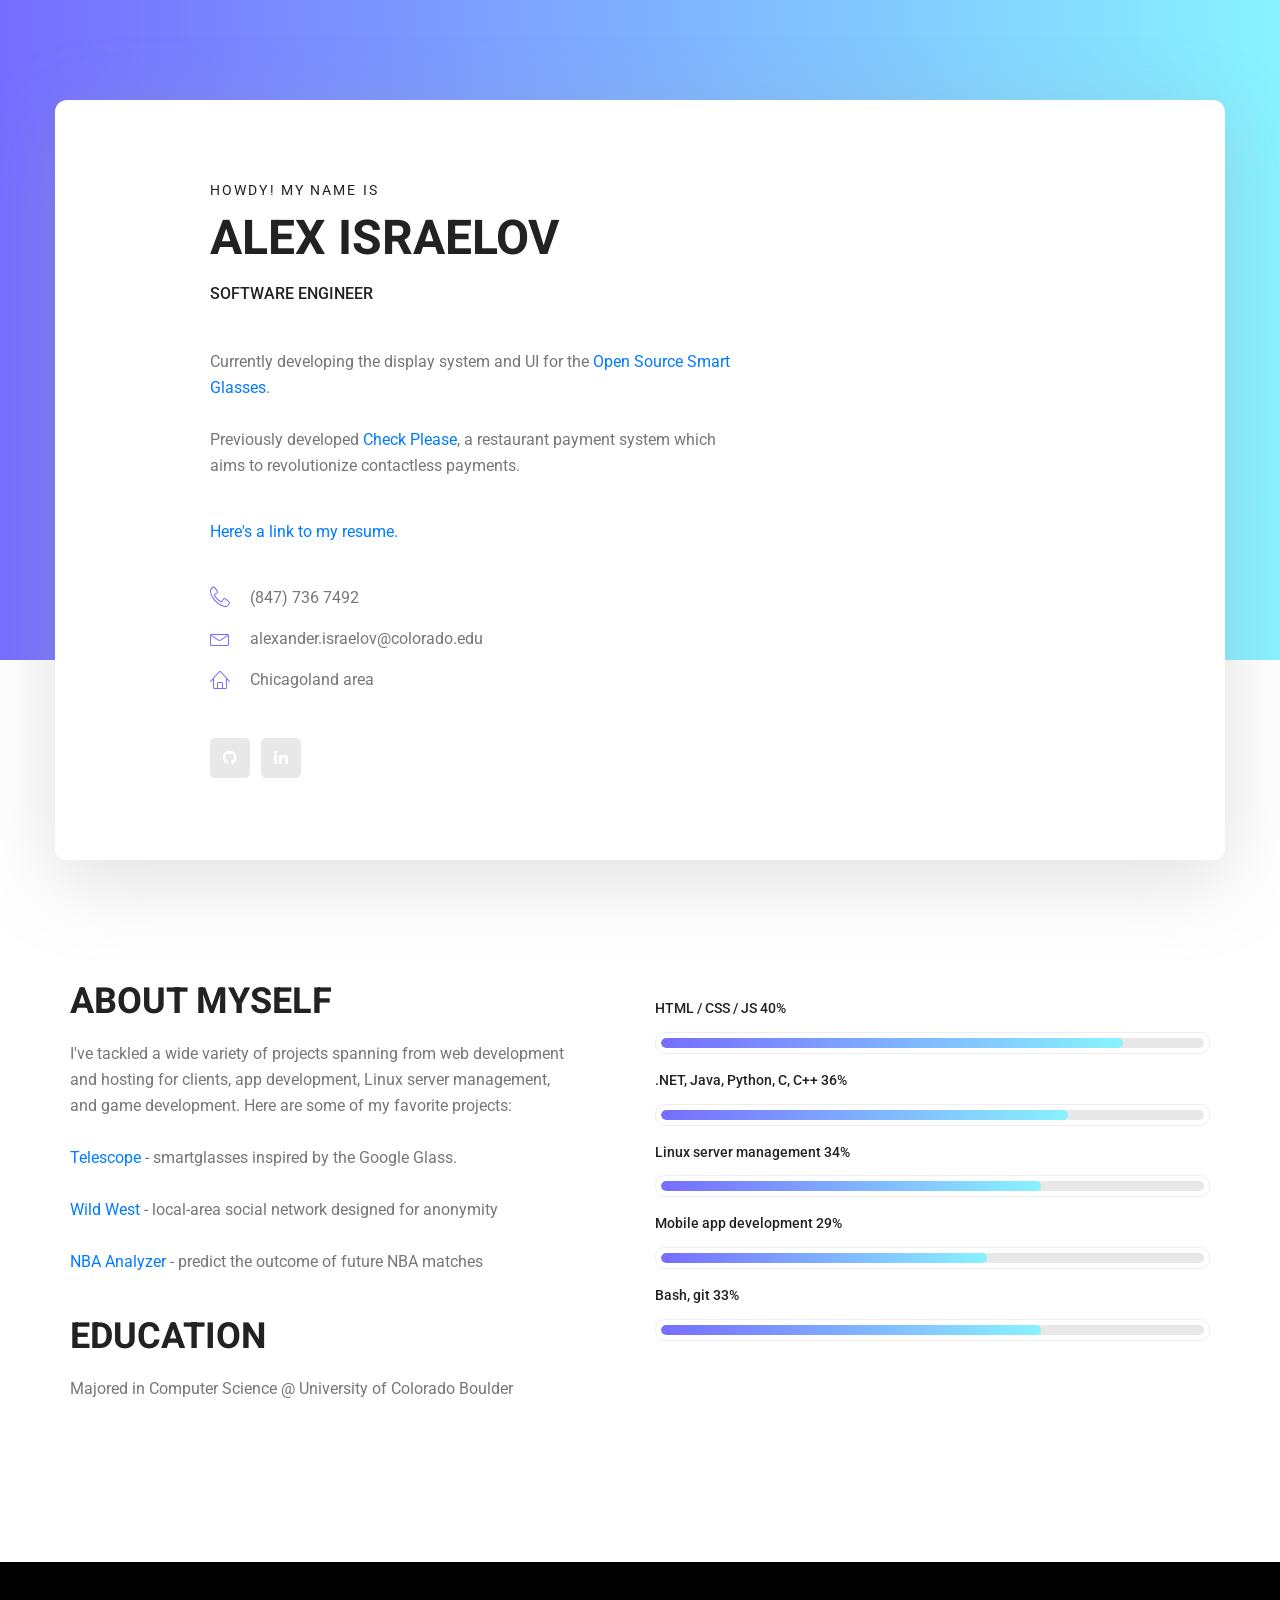
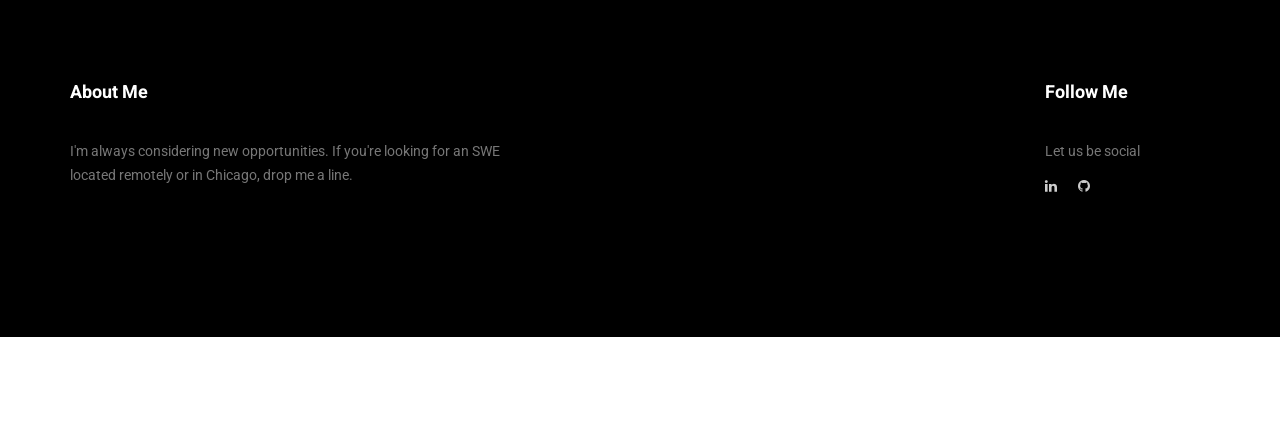
==== commit 50b4165f: "fix" ====
--- a/index.html
+++ b/index.html
@@ -65,7 +65,7 @@
           <div class="banner_content">
             <div class="media">
               <div class="d-flex">
-                <img id="profileimage" src="img/MeCES3.png" alt="" />
+                <img id="profileimage" src="img/MeCES3.jpg" alt="" />
               </div>
               <div class="media-body">
                 <div class="personal_text">
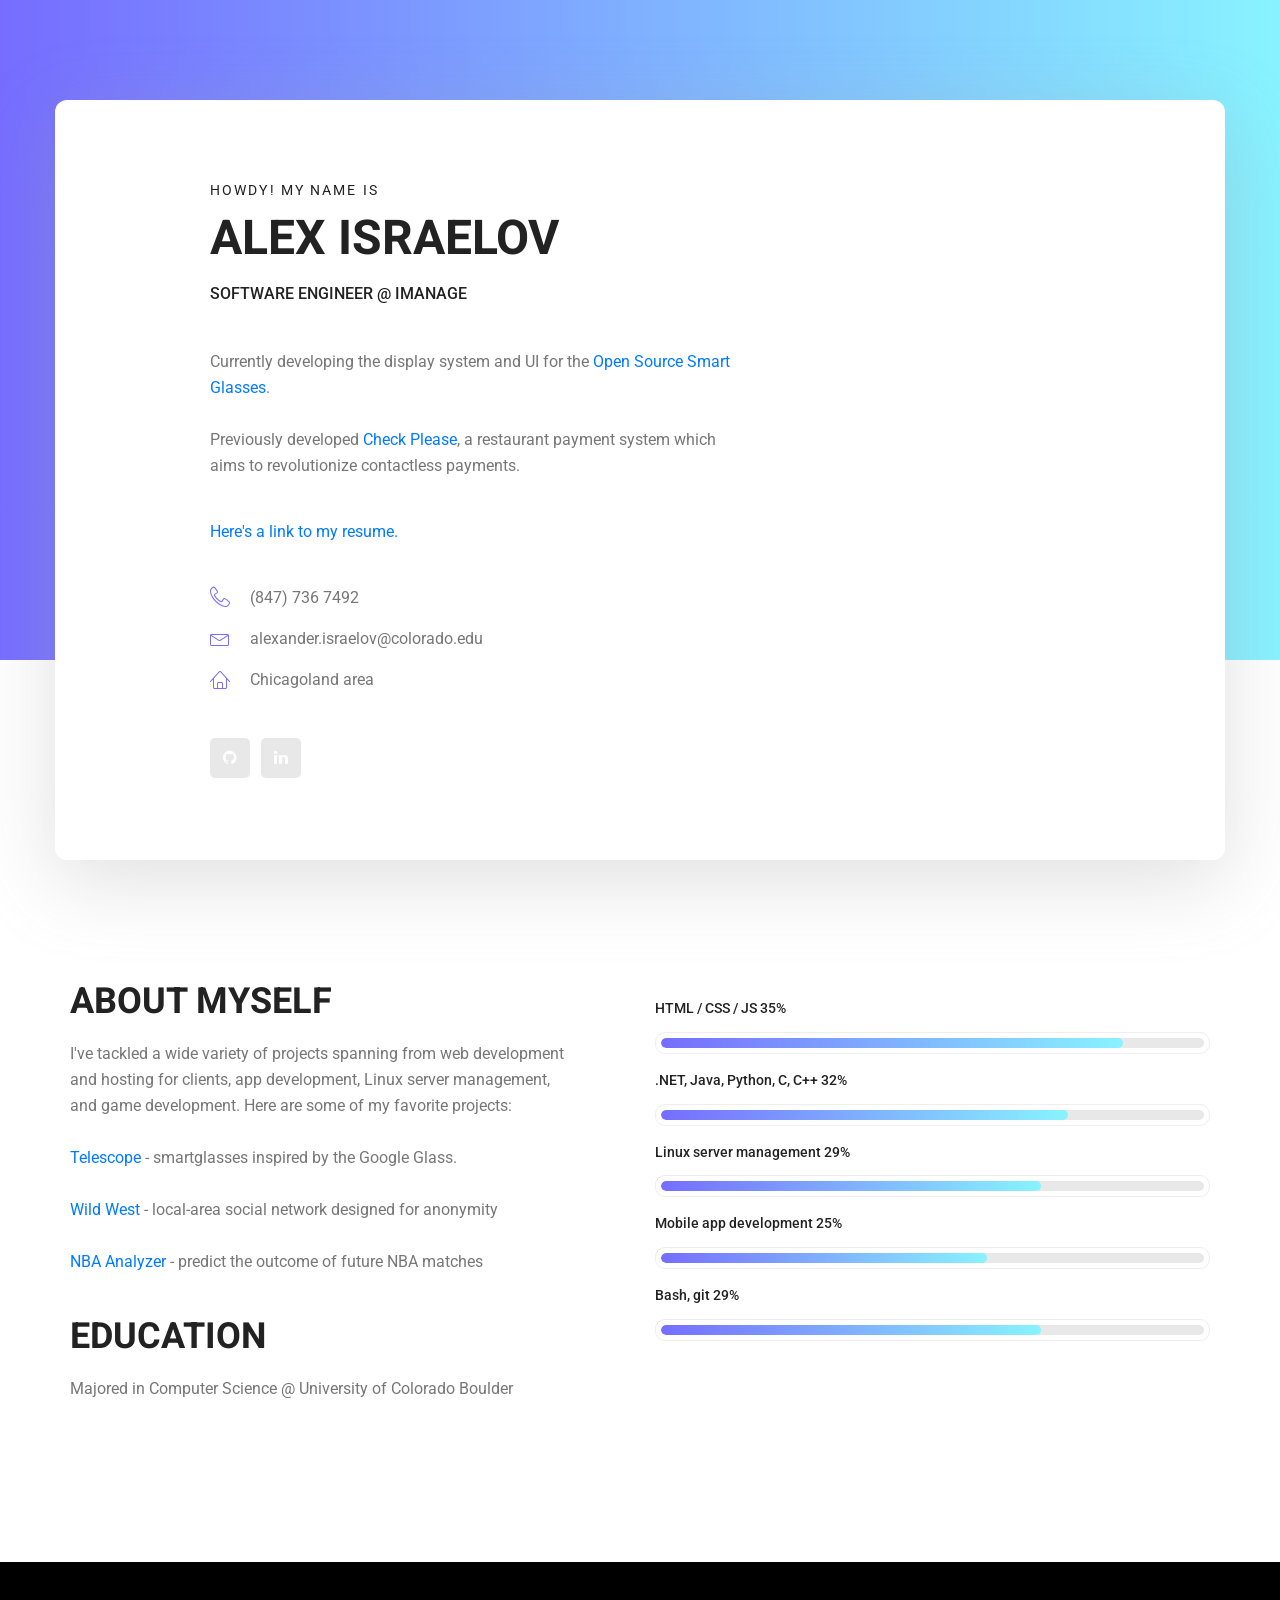
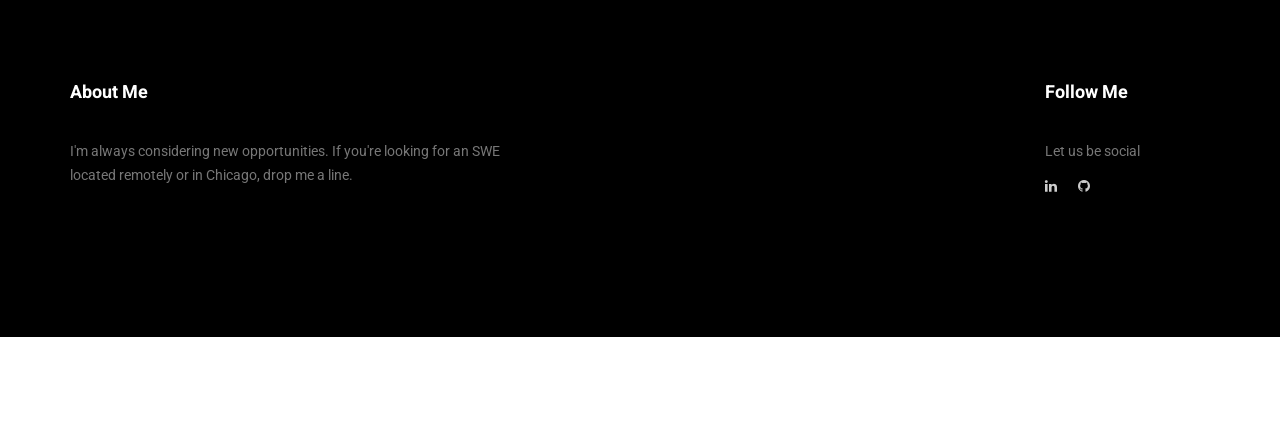
==== commit 56e14210: "update text" ====
--- a/index.html
+++ b/index.html
@@ -72,7 +72,7 @@
                   <h6>Howdy! My name is</h6>
                   <h3>Alex Israelov</h3>
                   <h4>
-                    Software Engineer
+                    Software Engineer @ iManage
                   </h4>
                   <p>
                     <br>
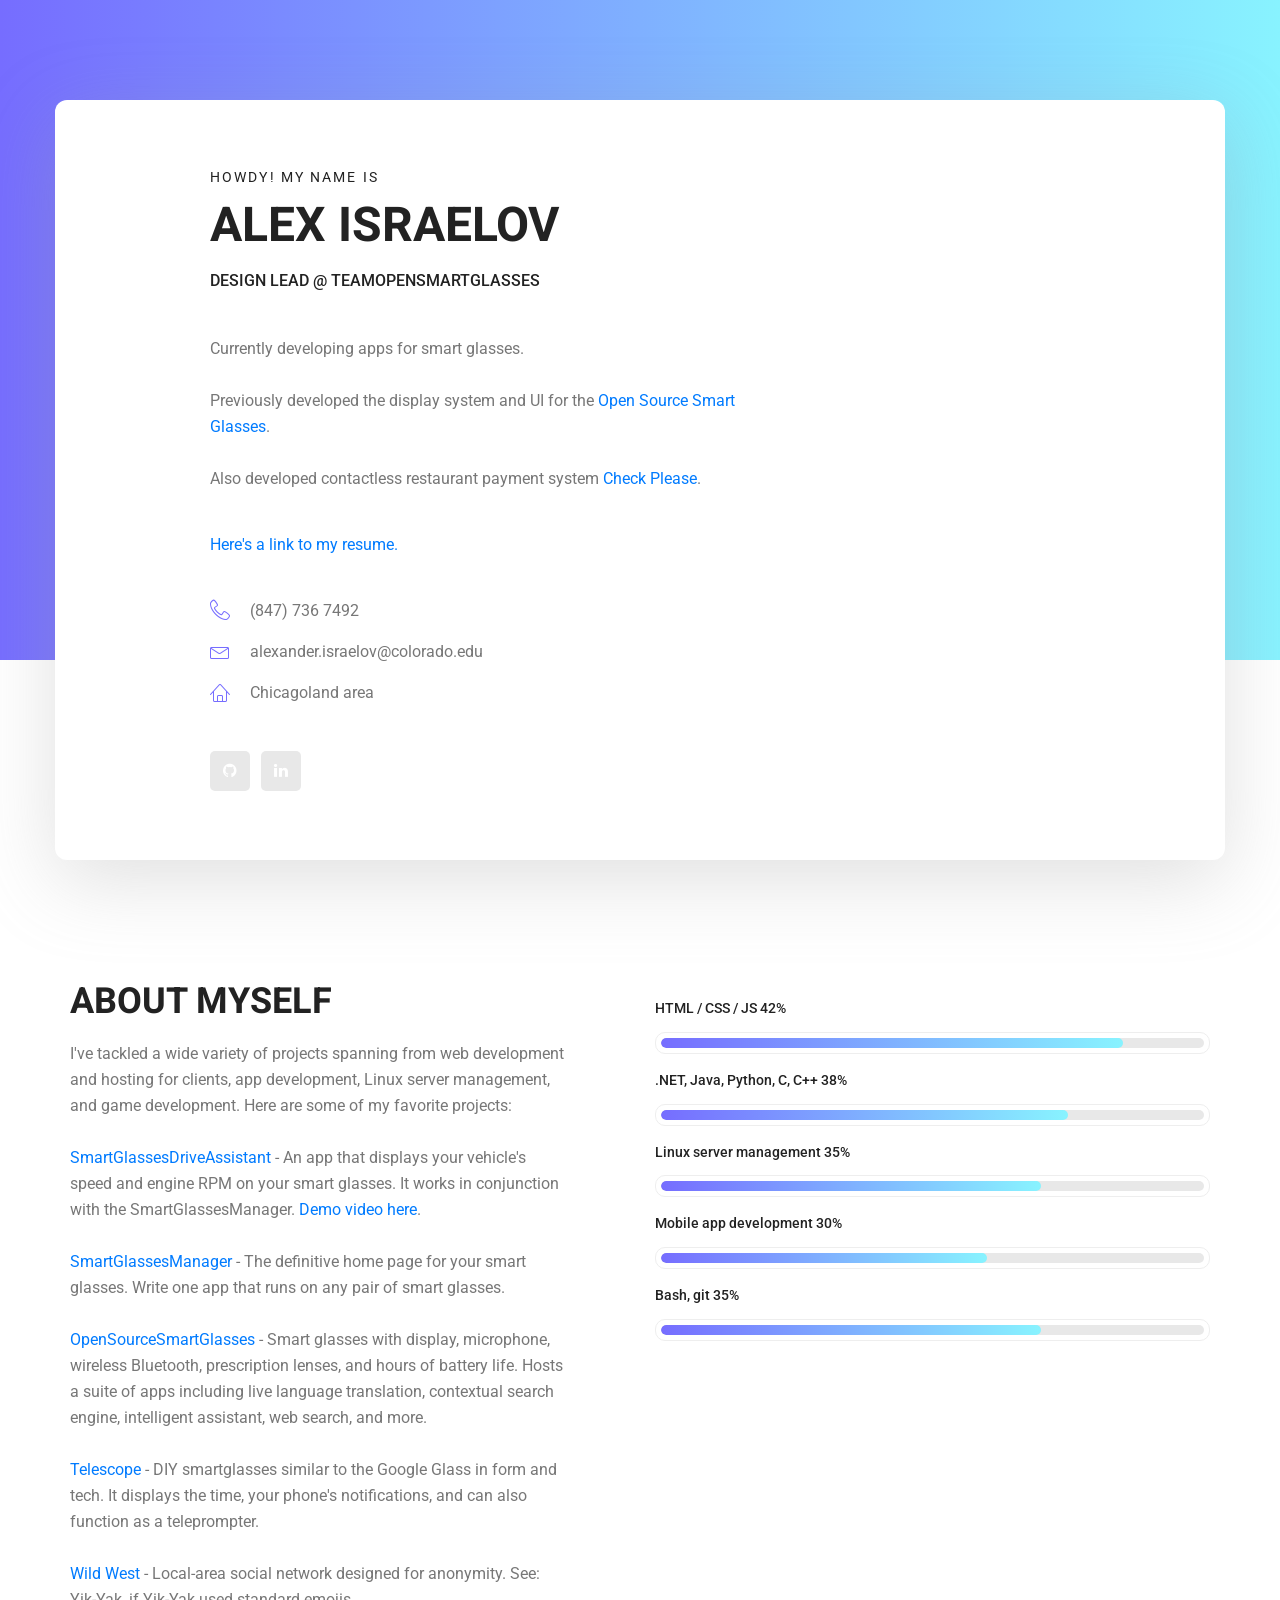
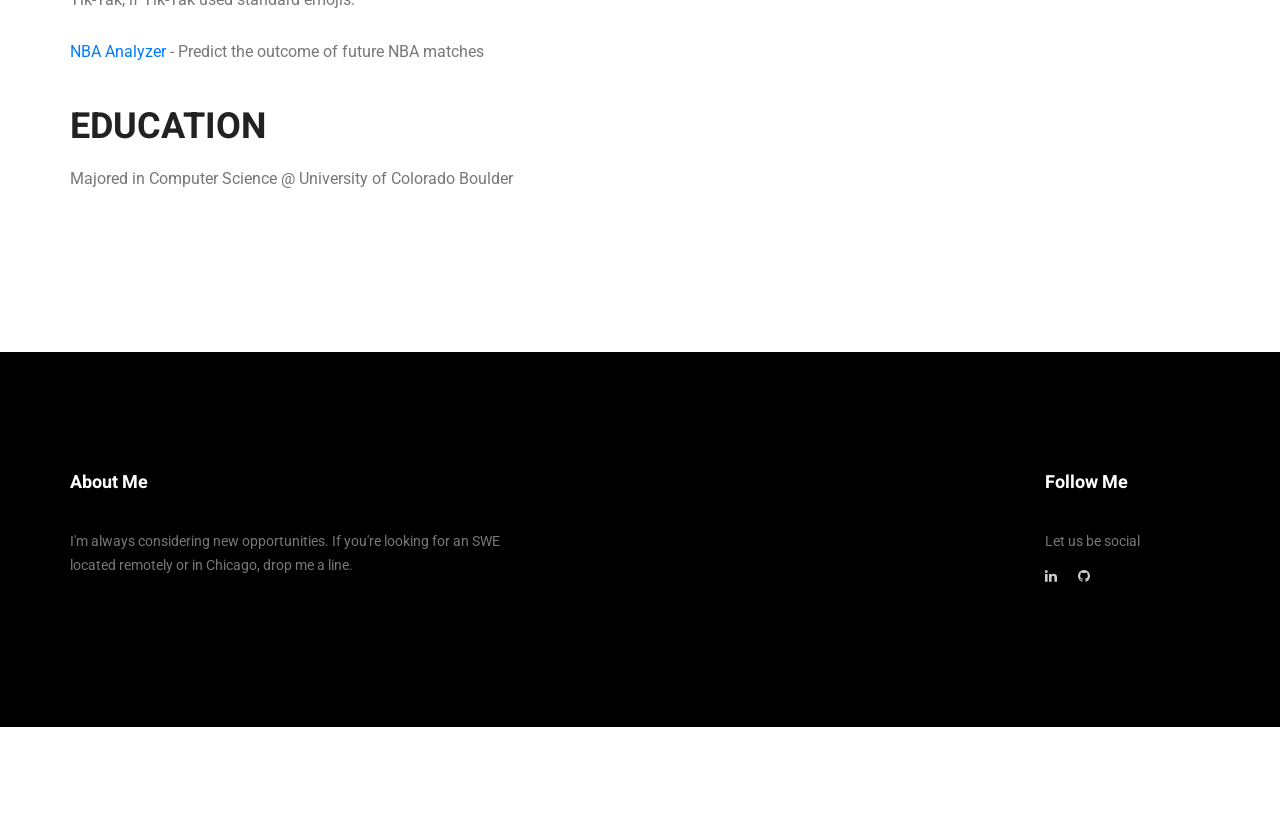
==== commit 09e5d443: "Update info" ====
--- a/index.html
+++ b/index.html
@@ -72,19 +72,19 @@
                   <h6>Howdy! My name is</h6>
                   <h3>Alex Israelov</h3>
                   <h4>
-                    Software Engineer @ iManage
+                    Design Lead @ TeamOpenSmartGlasses
                   </h4>
                   <p>
                     <br>
-                    Currently developing the display system and UI for the
+                    Currently developing apps for smart glasses.
+                    <br><br>
+
+                    Previously developed the display system and UI for the
                     <a href="https://smartglasses.community/open-source-smart-glasses/">Open Source Smart Glasses</a>.
                     
                     <br><br>
-                    Previously developed <a href="https://checkplease.app">Check Please</a>, 
-                    a restaurant payment
-                    system which aims to revolutionize contactless payments.
-                  
-                  
+                    Also developed contactless restaurant payment
+                    system <a href="https://checkplease.app">Check Please</a>.
                   </p>
                   <p>
                     <a
@@ -149,17 +149,32 @@
                 
                 <br>
                 <br>
+                <a href="https://github.com/TeamOpenSmartGlasses/SmartGlassesDriveAssistant">SmartGlassesDriveAssistant
+                </a> - An app that displays your vehicle's speed and engine RPM on your smart glasses. It works in conjunction with the SmartGlassesManager. <a href="https://www.youtube.com/watch?v=XDQ6MuoZ7AE">Demo video here</a>.
+
+                <br>
+                <br>
+                <a href="https://github.com/TeamOpenSmartGlasses/SmartGlassesManager">SmartGlassesManager
+                </a> - The definitive home page for your smart glasses. Write one app that runs on any pair of smart glasses.
+
+                <br>
+                <br>
+                <a href="https://github.com/TeamOpenSmartGlasses/OpenSourceSmartGlasses">OpenSourceSmartGlasses
+                </a> - Smart glasses with display, microphone, wireless Bluetooth, prescription lenses, and hours of battery life. Hosts a suite of apps including live language translation, contextual search engine, intelligent assistant, web search, and more.
+
+                <br>
+                <br>
                 <a href="https://github.com/alex1115alex/Wearables-Telescope">Telescope
-                </a> - smartglasses inspired by the Google Glass.
+                </a> - DIY smartglasses similar to the Google Glass in form and tech. It displays the time, your phone's notifications, and can also function as a teleprompter.
                 
                 <br>
                 <br>
                 <a href="https://github.com/alex1115alex/Wild-West-Backend">Wild West
-                </a> - local-area social network designed for anonymity
+                </a> - Local-area social network designed for anonymity. See: Yik-Yak, if Yik-Yak used standard emojis.
 
                 <br>
                 <br /><a href="https://github.com/alex1115alex/NBA_Analyzer"
-                  >NBA Analyzer</a> - predict the outcome of future NBA matches
+                  >NBA Analyzer</a> - Predict the outcome of future NBA matches
 
               </p>
               <h4>Education</h4>
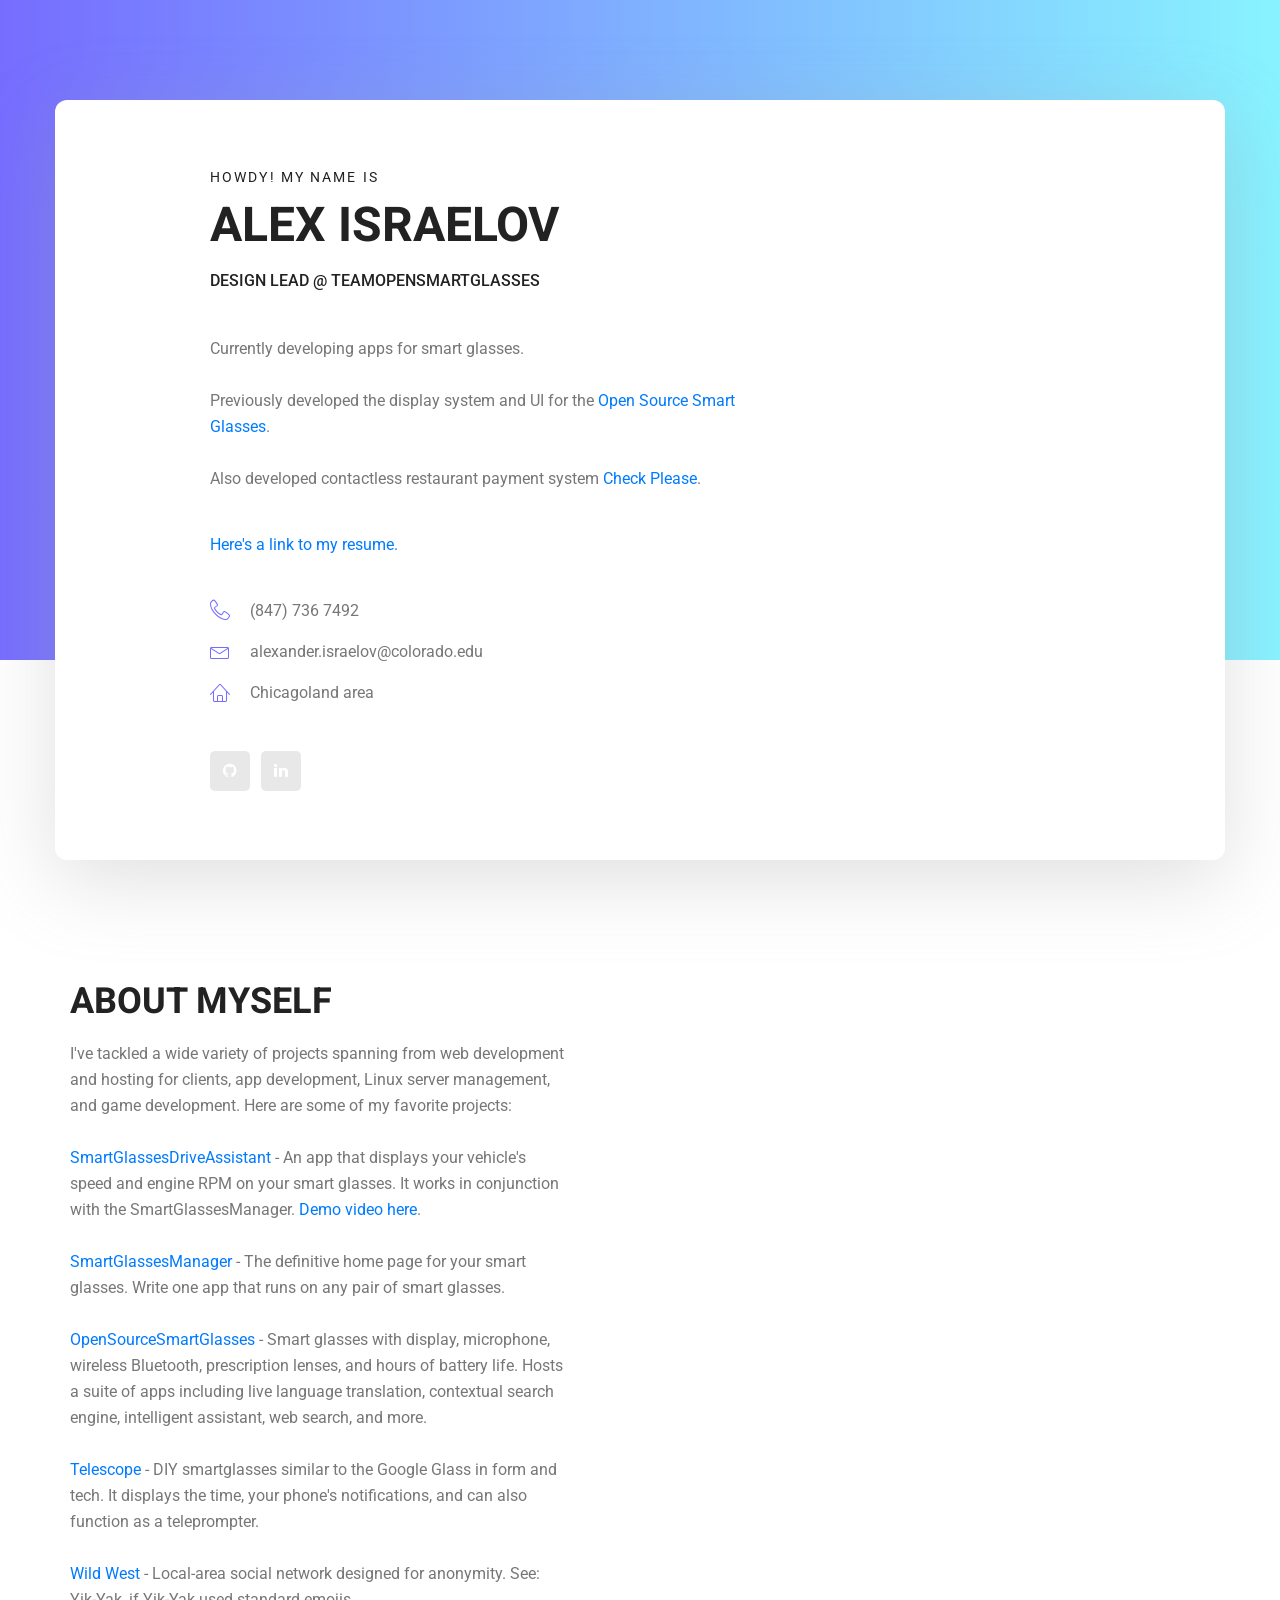
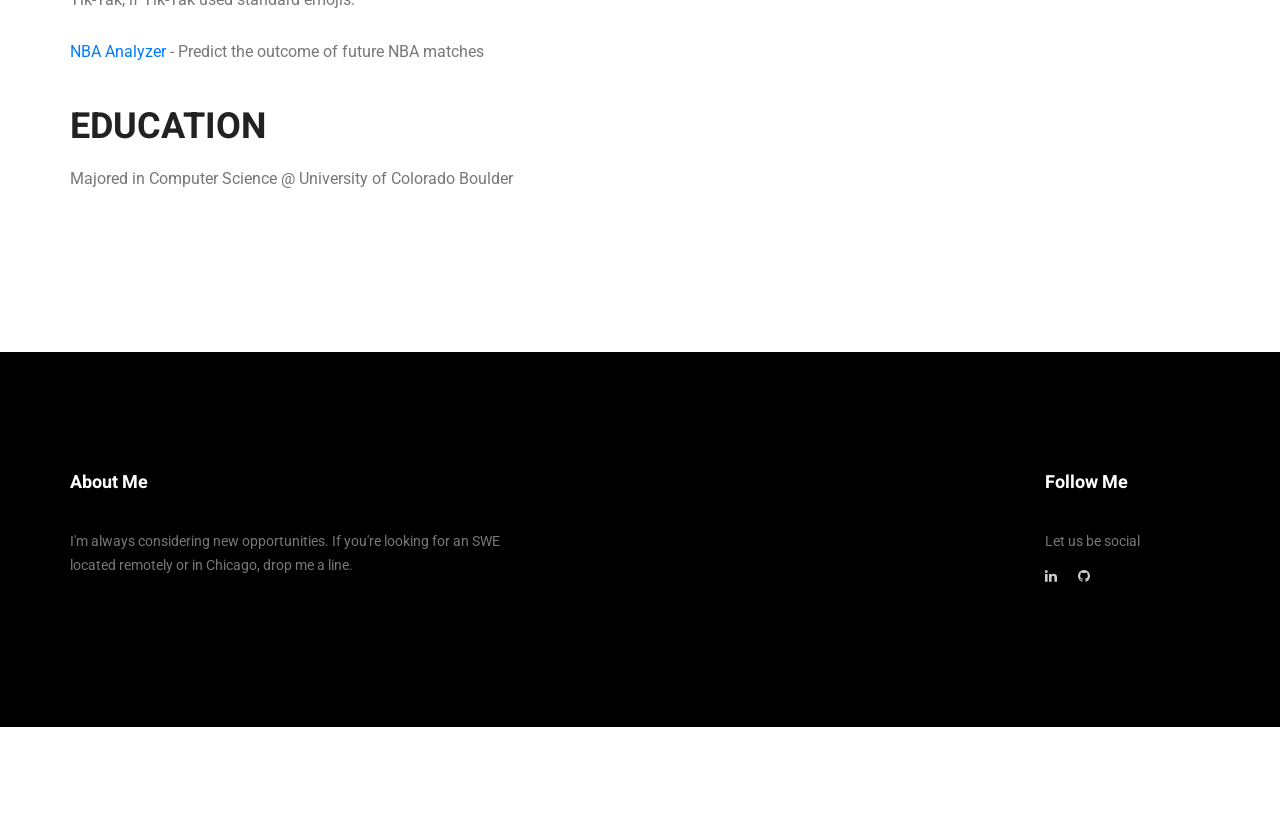
==== commit 5bf0be52: "Remove BS skill bars" ====
--- a/index.html
+++ b/index.html
@@ -181,6 +181,7 @@
               <p>Majored in Computer Science @ University of Colorado Boulder</p>
             </div>
           </div>
+          <!--
           <div class="col-lg-6">
             <div class="tools_expert">
               <div class="skill_main">
@@ -262,6 +263,7 @@
                 </div>
               </div>
             </div>
+          -->
           </div>
         </div>
       </div>
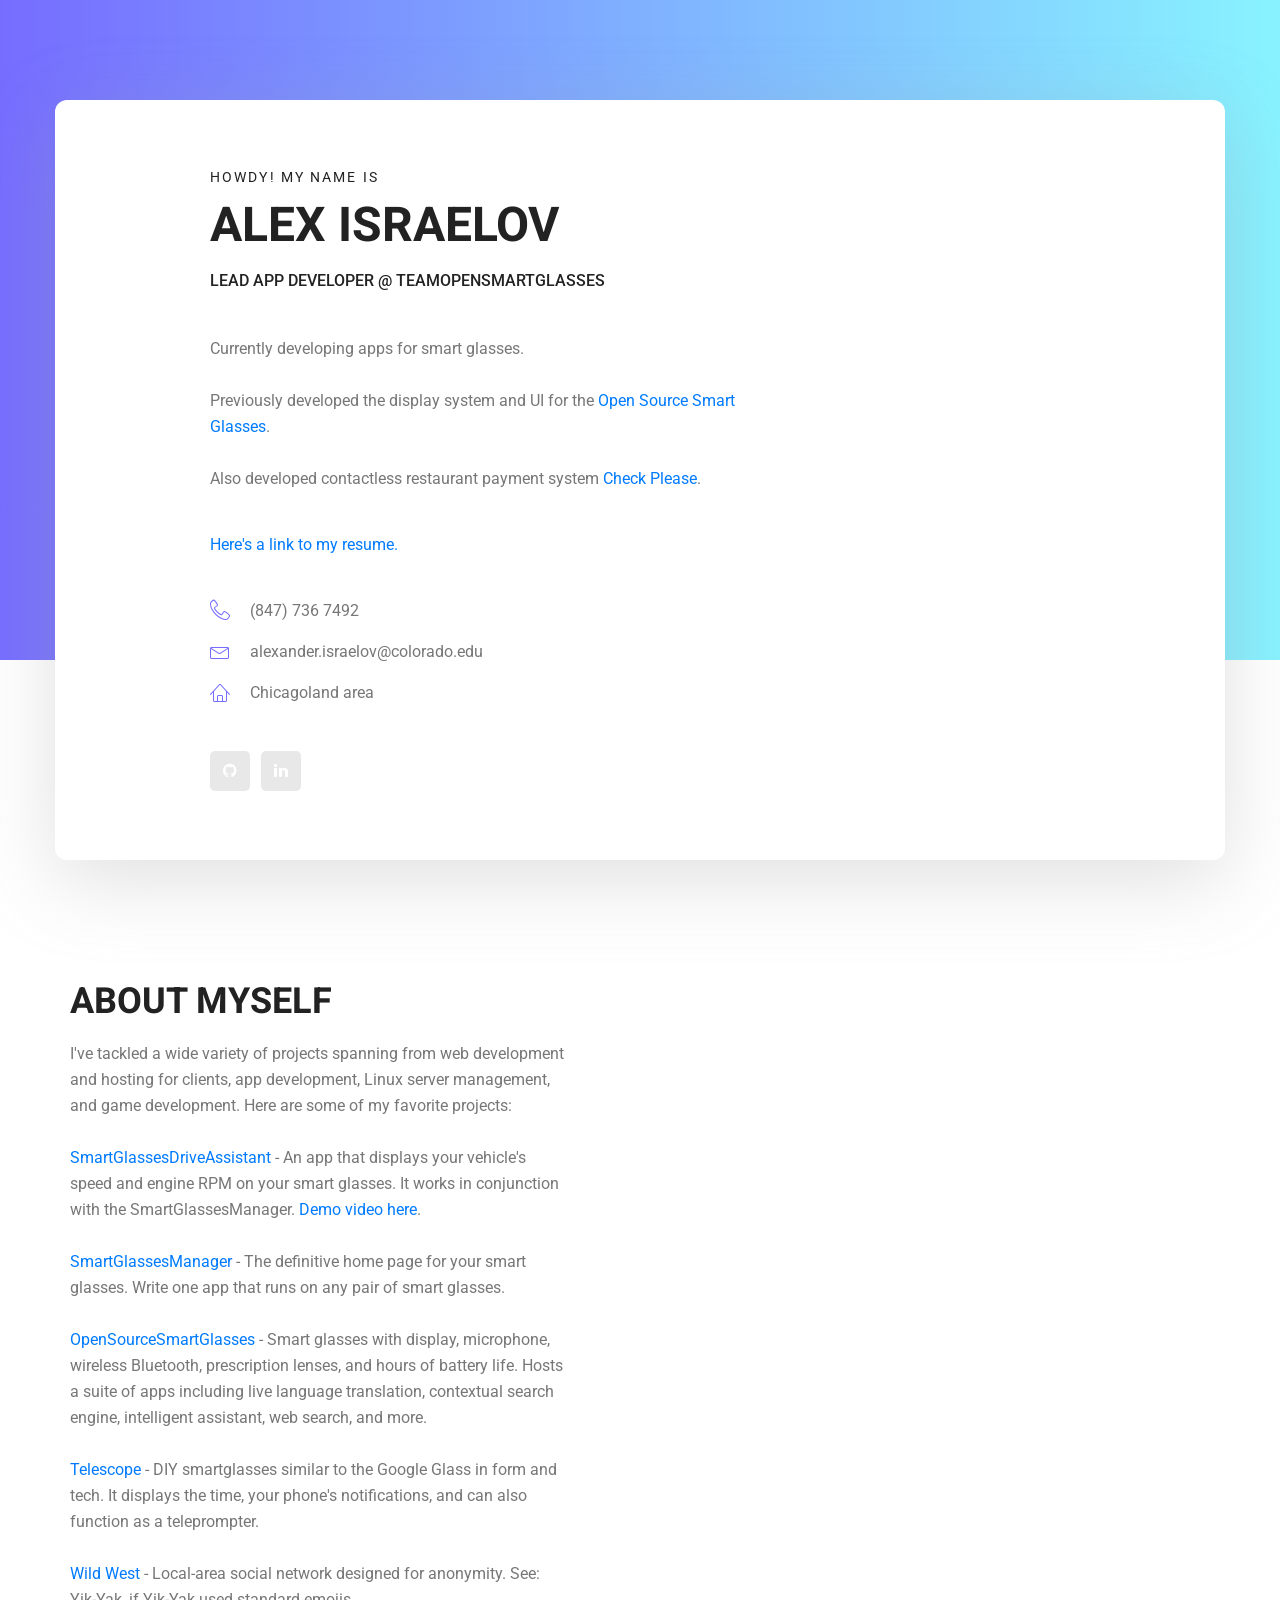
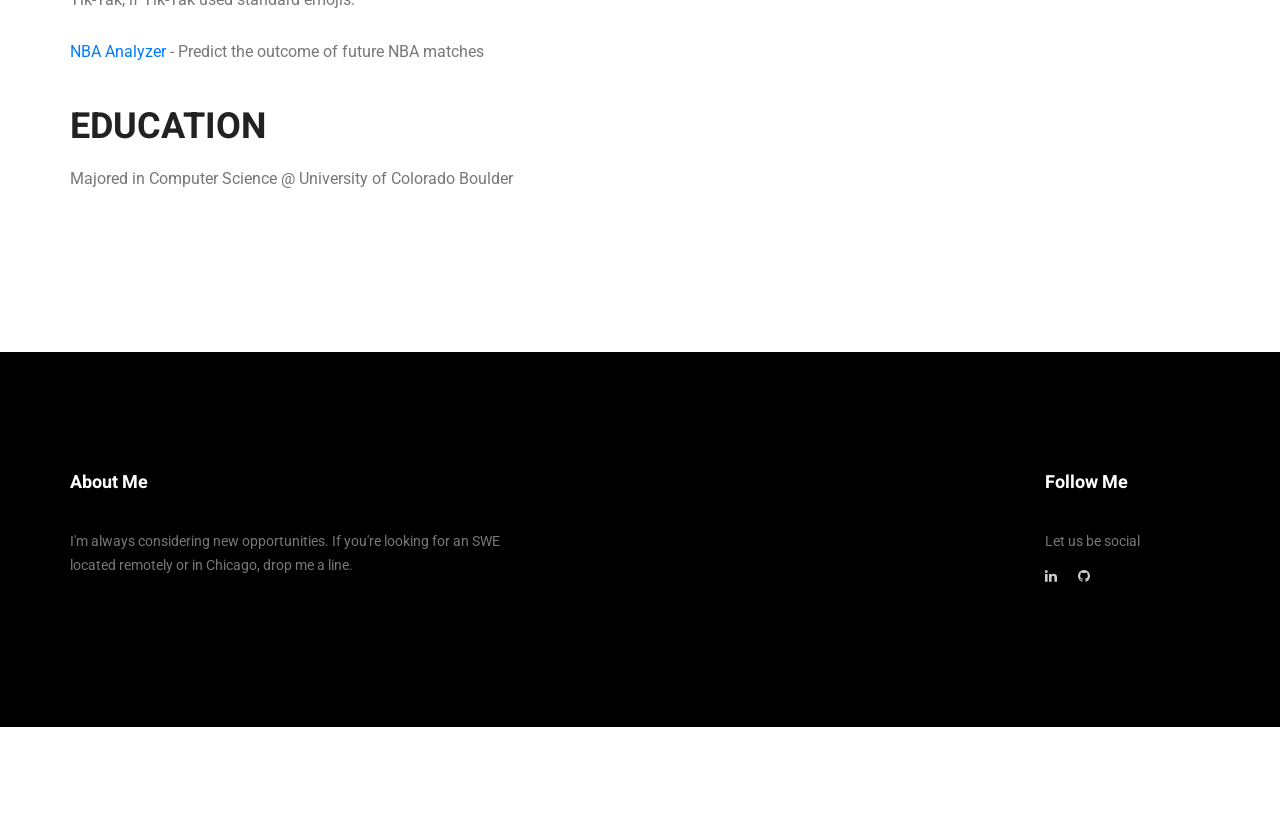
==== commit 0707864f: "Change title" ====
--- a/index.html
+++ b/index.html
@@ -72,7 +72,7 @@
                   <h6>Howdy! My name is</h6>
                   <h3>Alex Israelov</h3>
                   <h4>
-                    Design Lead @ TeamOpenSmartGlasses
+                    Lead App Developer @ TeamOpenSmartGlasses
                   </h4>
                   <p>
                     <br>
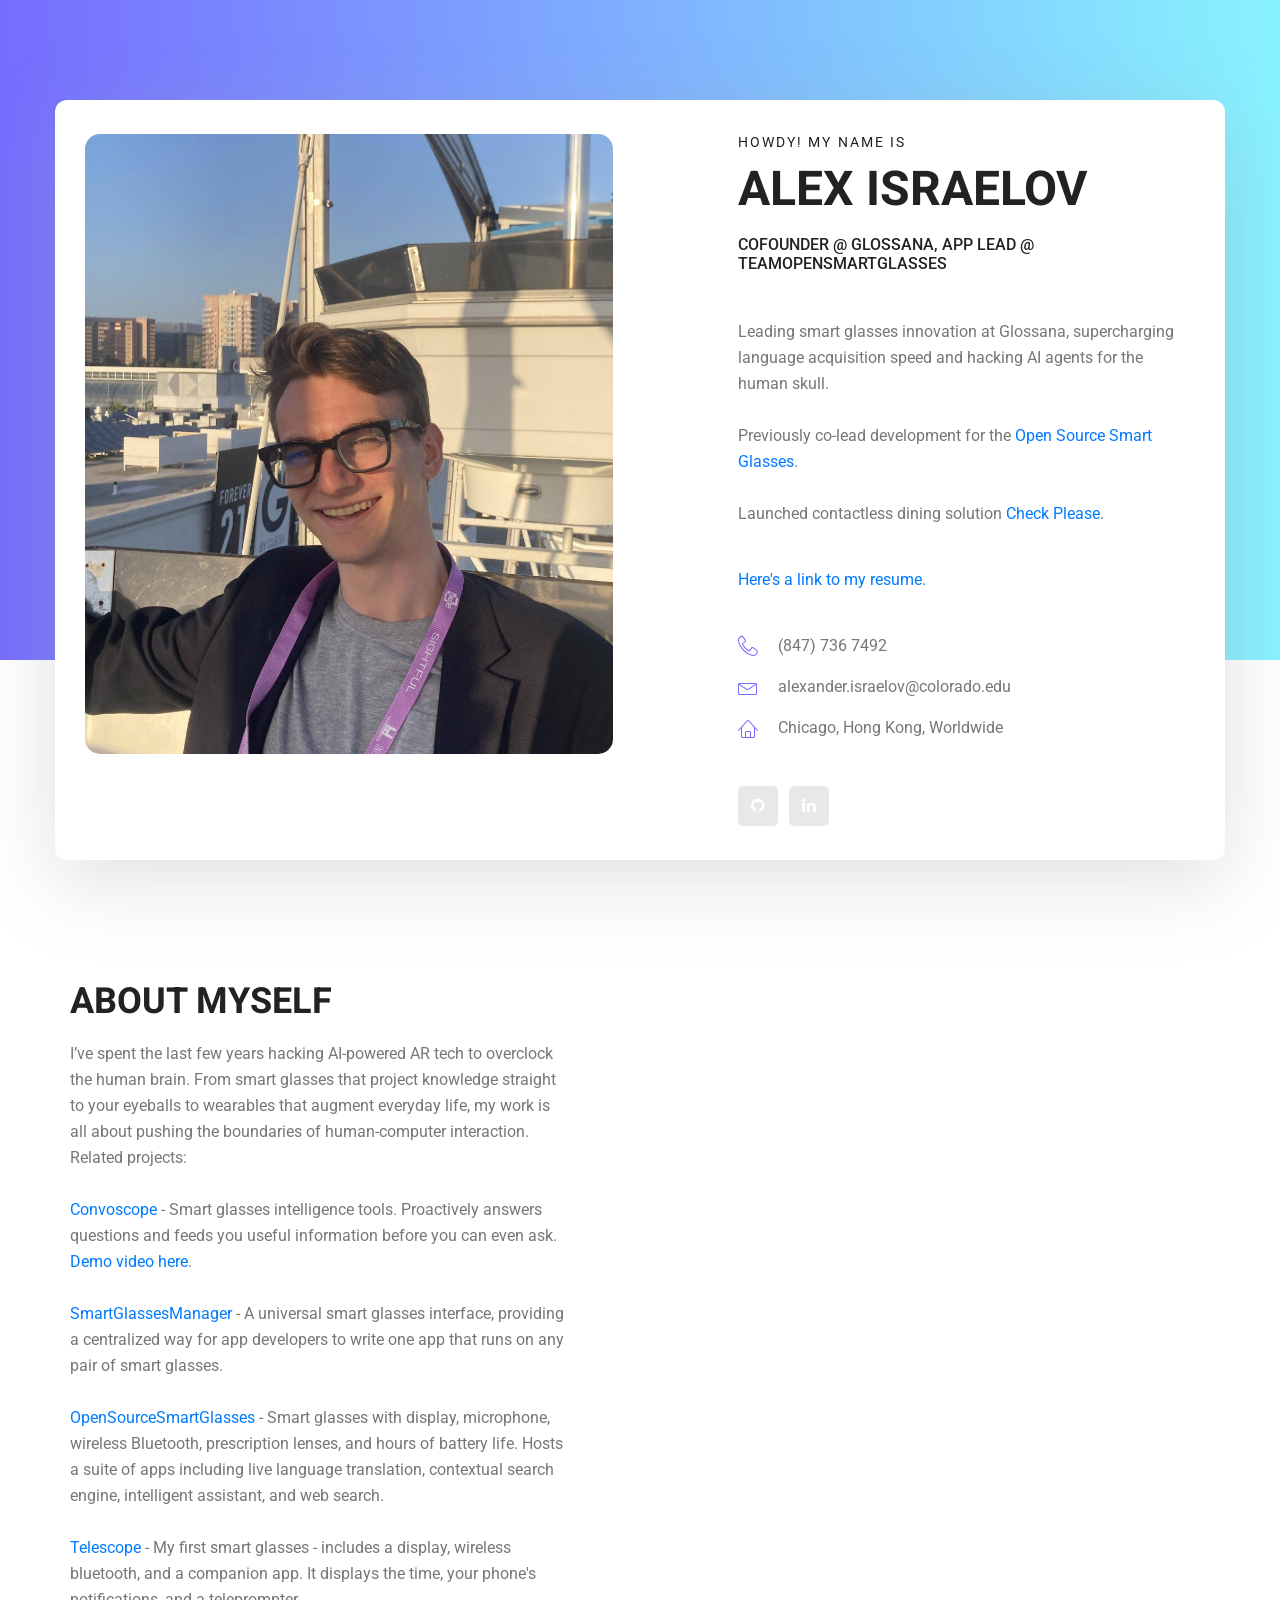
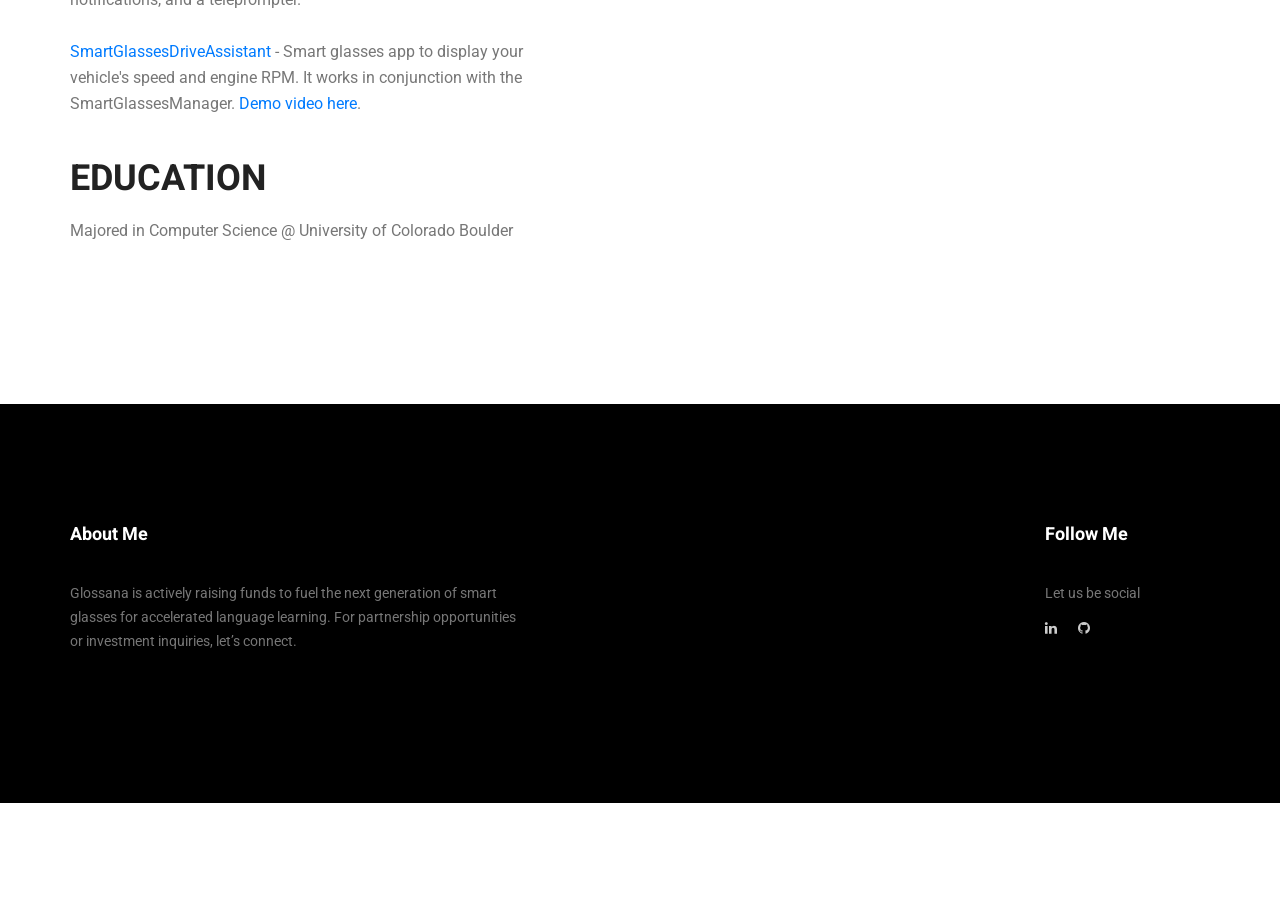
==== commit 7515ec3f: "update site" ====
--- a/index.html
+++ b/index.html
@@ -29,16 +29,7 @@
       <div class="main_menu">
         <nav class="navbar navbar-expand-lg navbar-light">
           <div class="container box_1620">
-            <!-- Brand and toggle get grouped for better mobile display -->
-            <!--
-            <a class="navbar-brand logo_h" href="index.html"><img src="img/logo.png" alt=""></a>
-						<button class="navbar-toggler" type="button" data-toggle="collapse" data-target="#navbarSupportedContent" aria-controls="navbarSupportedContent" aria-expanded="false" aria-label="Toggle navigation">
-							<span class="icon-bar"></span>
-							<span class="icon-bar"></span>
-							<span class="icon-bar"></span>
-						</button>
-          -->
-            <!-- Collect the nav links, forms, and other content for toggling -->
+
             <div
               class="collapse navbar-collapse offset"
               id="navbarSupportedContent"
@@ -65,26 +56,26 @@
           <div class="banner_content">
             <div class="media">
               <div class="d-flex">
-                <img id="profileimage" src="img/MeCES3.jpg" alt="" />
+                <img id="profileimage" src="img/MEAWE2.jpg" alt="" />
               </div>
               <div class="media-body">
                 <div class="personal_text">
                   <h6>Howdy! My name is</h6>
                   <h3>Alex Israelov</h3>
                   <h4>
-                    Lead App Developer @ TeamOpenSmartGlasses
+                    Cofounder @ Glossana, App Lead @ TeamOpenSmartGlasses
                   </h4>
                   <p>
                     <br>
-                    Currently developing apps for smart glasses.
+                    Leading smart glasses innovation at Glossana, supercharging language acquisition speed and hacking AI agents for the human skull.
                     <br><br>
 
-                    Previously developed the display system and UI for the
-                    <a href="https://smartglasses.community/open-source-smart-glasses/">Open Source Smart Glasses</a>.
+                    Previously co-lead development for the 
+                    <a href="https://teamopensmartglasses.com/open-source-smart-glasses/">Open Source Smart Glasses</a>.
                     
                     <br><br>
-                    Also developed contactless restaurant payment
-                    system <a href="https://checkplease.app">Check Please</a>.
+                    Launched contactless dining solution 
+                    <a href="https://web.archive.org/web/20220717092513/https://checkplease.app/">Check Please</a>.
                   </p>
                   <p>
                     <a
@@ -108,7 +99,7 @@
                     </li>
                     <li>
                       <a href="#"
-                        ><i class="lnr lnr-home"></i> Chicagoland area </a
+                        ><i class="lnr lnr-home"></i> Chicago, Hong Kong, Worldwide </a
                       >
                     </li>
                   </ul>
@@ -142,235 +133,45 @@
             <div class="welcome_text">
               <h4>About Myself</h4>
               <p>
-                I've tackled a wide variety of projects spanning from web
-                development and hosting for clients, app development, Linux
-                server management, and game development. Here are some of my
-                favorite projects:
+                I’ve spent the last few years hacking AI-powered AR tech to overclock the human brain. 
+                From smart glasses that project knowledge straight to your eyeballs to wearables that augment everyday life, my work is all about pushing the boundaries of human-computer interaction. Related projects:
+               
+                <br>
+                <br>
+                <a href="https://teamopensmartglasses.com/convoscope">Convoscope
+                </a> - Smart glasses intelligence tools. Proactively answers questions and feeds you useful information before you can even ask. <a href="https://www.youtube.com/watch?v=3n6DzuYQ_v8">Demo video here</a>.
+
+                <br>
+                <br>
+                <a href="https://github.com/TeamOpenSmartGlasses/SmartGlassesManager">SmartGlassesManager
+                </a> - A universal smart glasses interface, providing a centralized way for app developers to write one app that runs on any pair of smart glasses.
+
+                <br>
+                <br>
+                <a href="https://teamopensmartglasses.com/open-source-smart-glasses/">OpenSourceSmartGlasses
+                </a> - Smart glasses with display, microphone, wireless Bluetooth, prescription lenses, and hours of battery life. Hosts a suite of apps including live language translation, contextual search engine, intelligent assistant, and web search.
+
+                <br>
+                <br>
+                <a href="https://github.com/alex1115alex/Wearables-Telescope">Telescope
+                </a> - My first smart glasses - includes a display, wireless bluetooth, and a companion app. It displays the time, your phone's notifications, and a teleprompter.
                 
                 <br>
                 <br>
                 <a href="https://github.com/TeamOpenSmartGlasses/SmartGlassesDriveAssistant">SmartGlassesDriveAssistant
-                </a> - An app that displays your vehicle's speed and engine RPM on your smart glasses. It works in conjunction with the SmartGlassesManager. <a href="https://www.youtube.com/watch?v=XDQ6MuoZ7AE">Demo video here</a>.
-
-                <br>
-                <br>
-                <a href="https://github.com/TeamOpenSmartGlasses/SmartGlassesManager">SmartGlassesManager
-                </a> - The definitive home page for your smart glasses. Write one app that runs on any pair of smart glasses.
-
-                <br>
-                <br>
-                <a href="https://github.com/TeamOpenSmartGlasses/OpenSourceSmartGlasses">OpenSourceSmartGlasses
-                </a> - Smart glasses with display, microphone, wireless Bluetooth, prescription lenses, and hours of battery life. Hosts a suite of apps including live language translation, contextual search engine, intelligent assistant, web search, and more.
-
-                <br>
-                <br>
-                <a href="https://github.com/alex1115alex/Wearables-Telescope">Telescope
-                </a> - DIY smartglasses similar to the Google Glass in form and tech. It displays the time, your phone's notifications, and can also function as a teleprompter.
-                
-                <br>
-                <br>
-                <a href="https://github.com/alex1115alex/Wild-West-Backend">Wild West
-                </a> - Local-area social network designed for anonymity. See: Yik-Yak, if Yik-Yak used standard emojis.
-
-                <br>
-                <br /><a href="https://github.com/alex1115alex/NBA_Analyzer"
-                  >NBA Analyzer</a> - Predict the outcome of future NBA matches
+                </a> - Smart glasses app to display your vehicle's speed and engine RPM. It works in conjunction with the SmartGlassesManager. <a href="https://www.youtube.com/watch?v=XDQ6MuoZ7AE">Demo video here</a>.
 
               </p>
               <h4>Education</h4>
               <p>Majored in Computer Science @ University of Colorado Boulder</p>
             </div>
           </div>
-          <!--
-          <div class="col-lg-6">
-            <div class="tools_expert">
-              <div class="skill_main">
-                <div class="skill_item">
-                  <h4>HTML / CSS / JS <span class="counter">85</span>%</h4>
-                  <div class="progress_br">
-                    <div class="progress">
-                      <div
-                        class="progress-bar"
-                        role="progressbar"
-                        aria-valuenow="85"
-                        aria-valuemin="0"
-                        aria-valuemax="100"
-                      ></div>
-                    </div>
-                  </div>
-                </div>
-                <div class="skill_item">
-                  <h4>
-                    .NET, Java, Python, C, C++ <span class="counter">75</span>%
-                  </h4>
-                  <div class="progress_br">
-                    <div class="progress">
-                      <div
-                        class="progress-bar"
-                        role="progressbar"
-                        aria-valuenow="75"
-                        aria-valuemin="0"
-                        aria-valuemax="100"
-                      ></div>
-                    </div>
-                  </div>
-                </div>
-                <div class="skill_item">
-                  <h4>
-                    Linux server management <span class="counter">70</span>%
-                  </h4>
-                  <div class="progress_br">
-                    <div class="progress">
-                      <div
-                        class="progress-bar"
-                        role="progressbar"
-                        aria-valuenow="70"
-                        aria-valuemin="0"
-                        aria-valuemax="100"
-                      ></div>
-                    </div>
-                  </div>
-                </div>
-                <div class="skill_item">
-                  <h4>
-                    Mobile app development <span class="counter">60</span>%
-                  </h4>
-                  <div class="progress_br">
-                    <div class="progress">
-                      <div
-                        class="progress-bar"
-                        role="progressbar"
-                        aria-valuenow="60"
-                        aria-valuemin="0"
-                        aria-valuemax="100"
-                      ></div>
-                    </div>
-                  </div>
-                </div>
-                <div class="skill_item">
-                  <h4>Bash, git <span class="counter">70</span>%</h4>
-                  <div class="progress_br">
-                    <div class="progress">
-                      <div
-                        class="progress-bar"
-                        role="progressbar"
-                        aria-valuenow="70"
-                        aria-valuemin="0"
-                        aria-valuemax="100"
-                      ></div>
-                    </div>
-                  </div>
-                </div>
-              </div>
-            </div>
-          -->
+
           </div>
         </div>
       </div>
     </section>
-    <!--================End Welcome Area =================-->
-
-    <!--================My Tabs Area =================-->
-    <!--
-        <section class="mytabs_area p_120">
-        	<div class="container">
-        		<div class="tabs_inner">
-					<ul class="nav nav-tabs" id="myTab" role="tablist">
-						<li class="nav-item">
-							<a class="nav-link active" id="home-tab" data-toggle="tab" href="#home" role="tab" aria-controls="home" aria-selected="true">My Experiences</a>
-						</li>
-						<li class="nav-item">
-							<a class="nav-link" id="profile-tab" data-toggle="tab" href="#profile" role="tab" aria-controls="profile" aria-selected="false">My Education</a>
-						</li>
-					</ul>
-					<div class="tab-content" id="myTabContent">
-						<div class="tab-pane fade show active" id="home" role="tabpanel" aria-labelledby="home-tab">
-							<ul class="list">
-								<li>
-									<span></span>
-                  <div class="media">
-										<div class="d-flex">
-											<p>Mid 2013 through 2015</p>
-										</div>
-										<div class="media-body">
-											<h4>Cobbleforest</h4>
-											<p>Server manager </p>
-										</div>
-									</div>
-								</li>
-								<li>
-									<span></span>
-									<div class="media">
-										<div class="d-flex">
-											<p>Mid 2015 through 2017</p>
-										</div>
-										<div class="media-body">
-											<h4>Montablo Apps</h4>
-											<p>Web Developer and Android port guy</p>
-										</div>
-									</div>
-								</li>
-								<li>
-								<span></span>
-									<div class="media">
-										<div class="d-flex">
-											<p>March 2017 to present</p>
-										</div>
-										<div class="media-body">
-											<h4>Colorlib</h4>
-											<p>Senior Web Developer <br />Santa monica, Los angeles</p>
-										</div>
-									</div>
-								</li>
-							</ul>
-						</div>
-						<div class="tab-pane fade" id="profile" role="tabpanel" aria-labelledby="profile-tab">
-							<ul class="list">
-								<li>
-									<span></span>
-									<div class="media">
-										<div class="d-flex">
-											<p>March 2017 to present</p>
-										</div>
-										<div class="media-body">
-											<h4>Colorlib</h4>
-											<p>Senior Web Developer <br />Santa monica, Los angeles</p>
-										</div>
-									</div>
-								</li>
-								<li>
-									<span></span>
-									<div class="media">
-										<div class="d-flex">
-											<p>March 2017 to present</p>
-										</div>
-										<div class="media-body">
-											<h4>Colorlib</h4>
-											<p>Senior Web Developer <br />Santa monica, Los angeles</p>
-										</div>
-									</div>
-								</li>
-								<li>
-								<span></span>
-									<div class="media">
-										<div class="d-flex">
-											<p>March 2017 to present</p>
-										</div>
-										<div class="media-body">
-											<h4>Colorlib</h4>
-											<p>Senior Web Developer <br />Santa monica, Los angeles</p>
-										</div>
-									</div>
-								</li>
-							</ul>
-						</div>
-					</div>
-        		</div>
-        	</div>
-        </section>
-        <!--================End My Tabs Area =================-->
-
-    <!--================Footer Area =================-->
+
     <footer class="footer_area p_120">
       <div class="container">
         <div class="row footer_inner">
@@ -380,8 +181,7 @@
                 <h3>About Me</h3>
               </div>
               <p>
-                I'm always considering new opportunities. If you're looking for 
-                an SWE located remotely or in Chicago, drop me a line.
+                Glossana is actively raising funds to fuel the next generation of smart glasses for accelerated language learning. For partnership opportunities or investment inquiries, let’s connect.
               </p>
             </aside>
           </div>
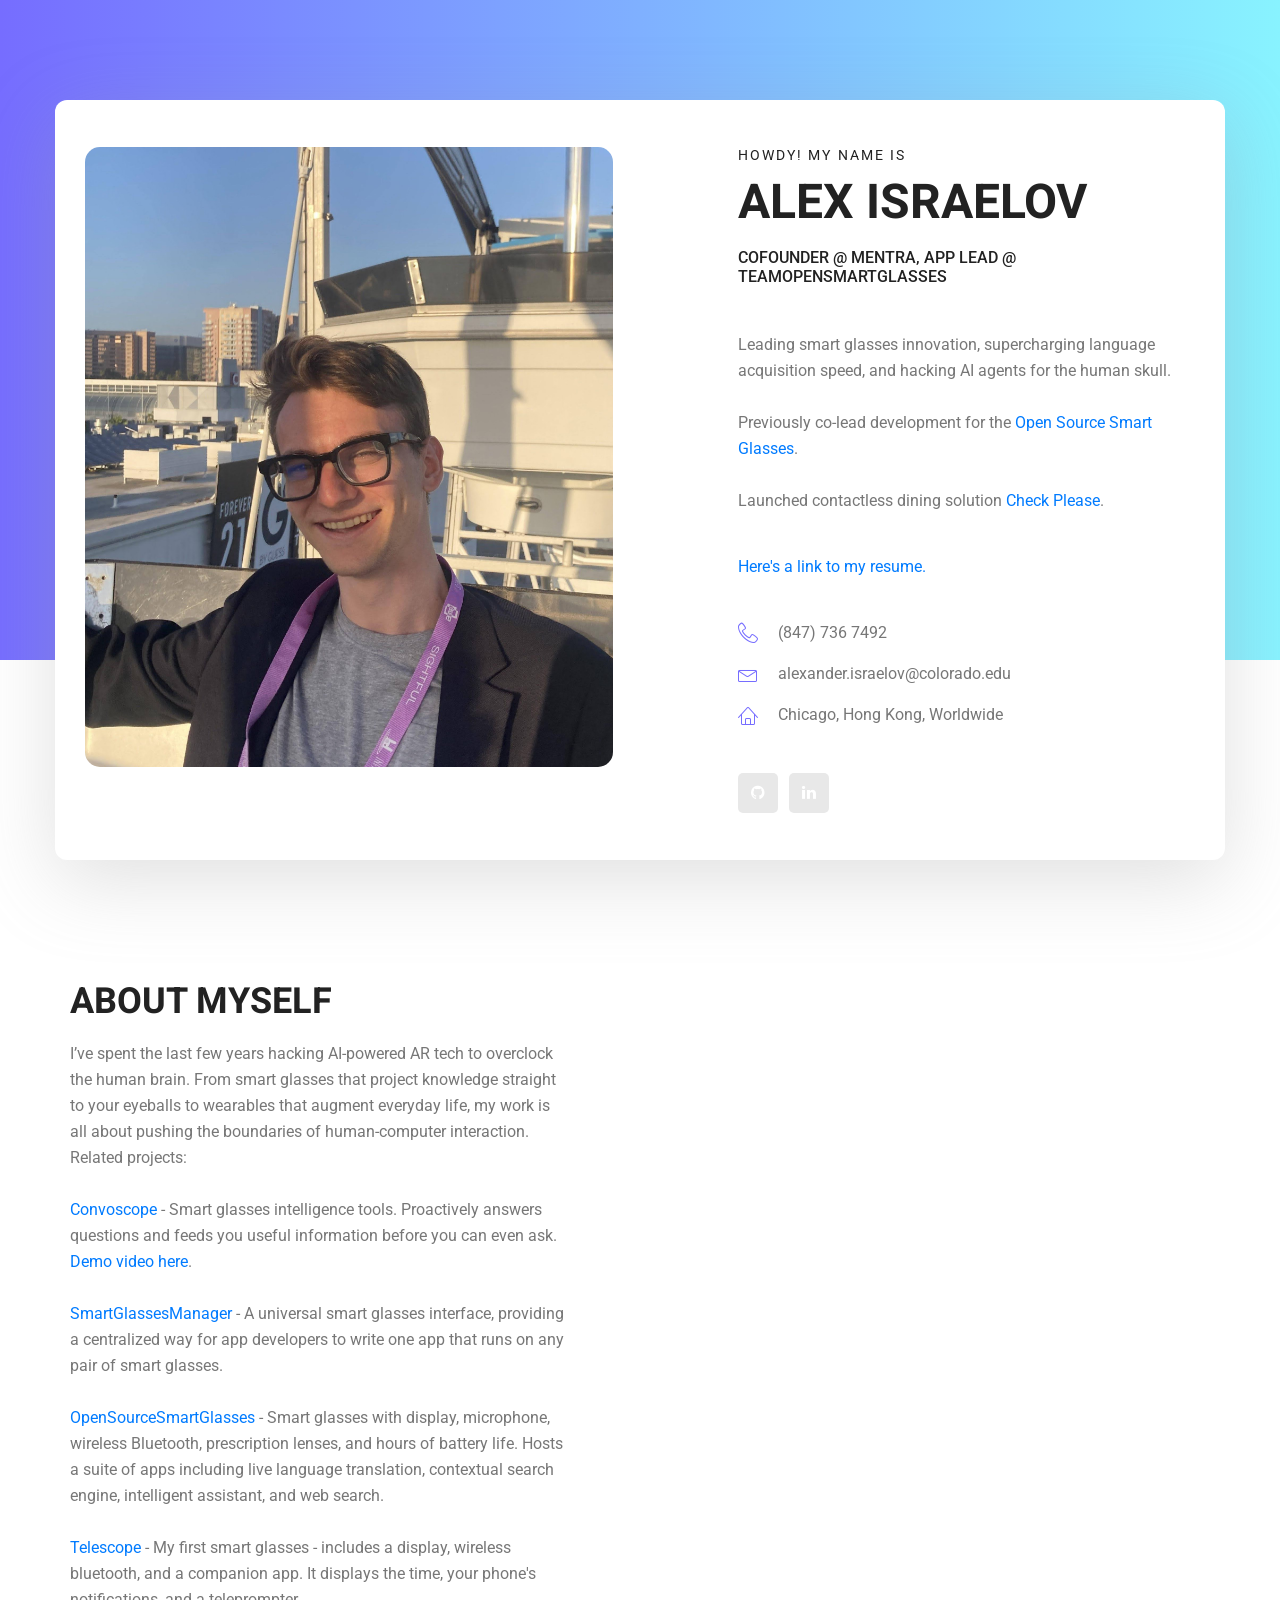
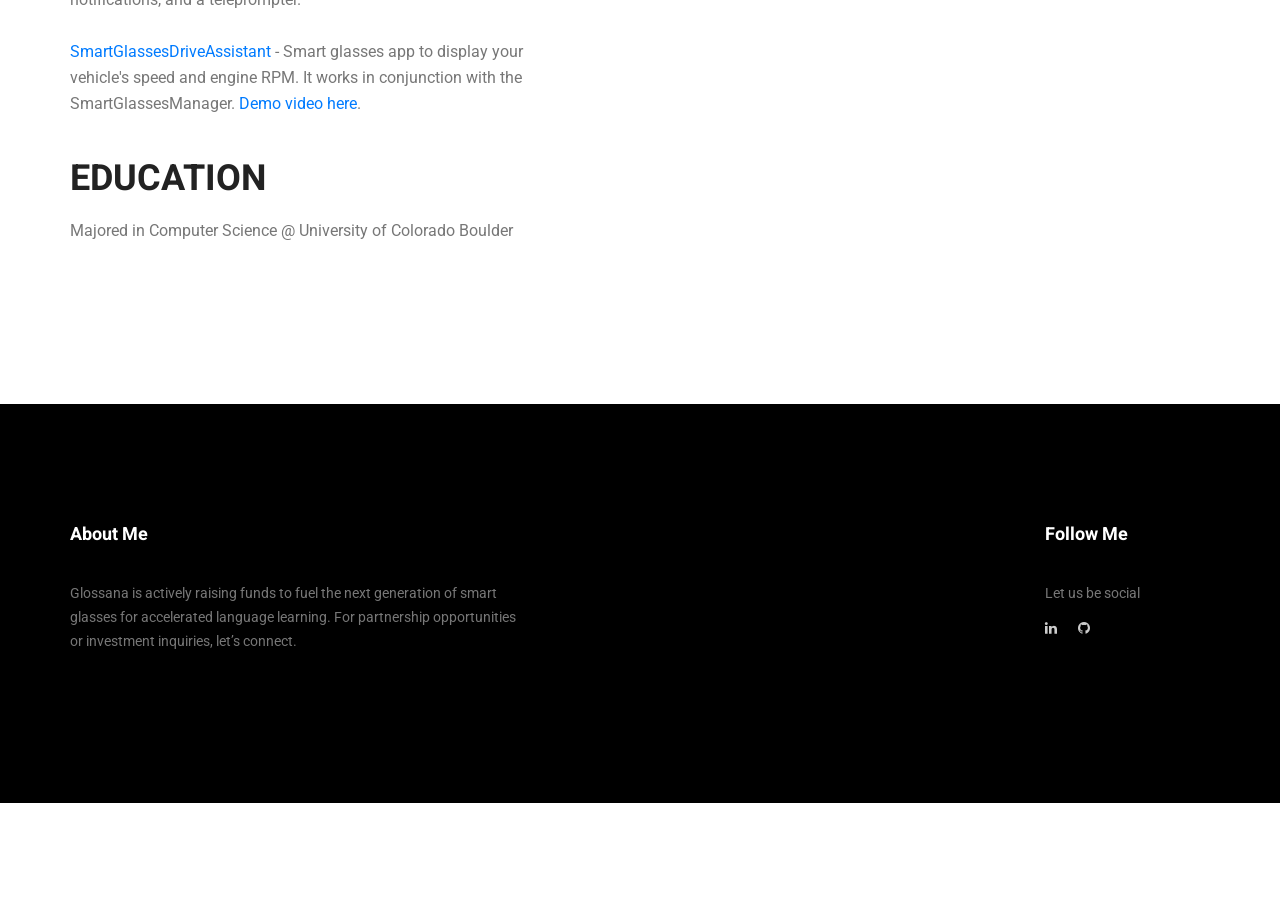
==== commit be922d80: "update index" ====
--- a/index.html
+++ b/index.html
@@ -63,11 +63,11 @@
                   <h6>Howdy! My name is</h6>
                   <h3>Alex Israelov</h3>
                   <h4>
-                    Cofounder @ Glossana, App Lead @ TeamOpenSmartGlasses
+                    Cofounder @ Mentra, App Lead @ TeamOpenSmartGlasses
                   </h4>
                   <p>
                     <br>
-                    Leading smart glasses innovation at Glossana, supercharging language acquisition speed and hacking AI agents for the human skull.
+                    Leading smart glasses innovation, supercharging language acquisition speed, and hacking AI agents for the human skull.
                     <br><br>
 
                     Previously co-lead development for the 
